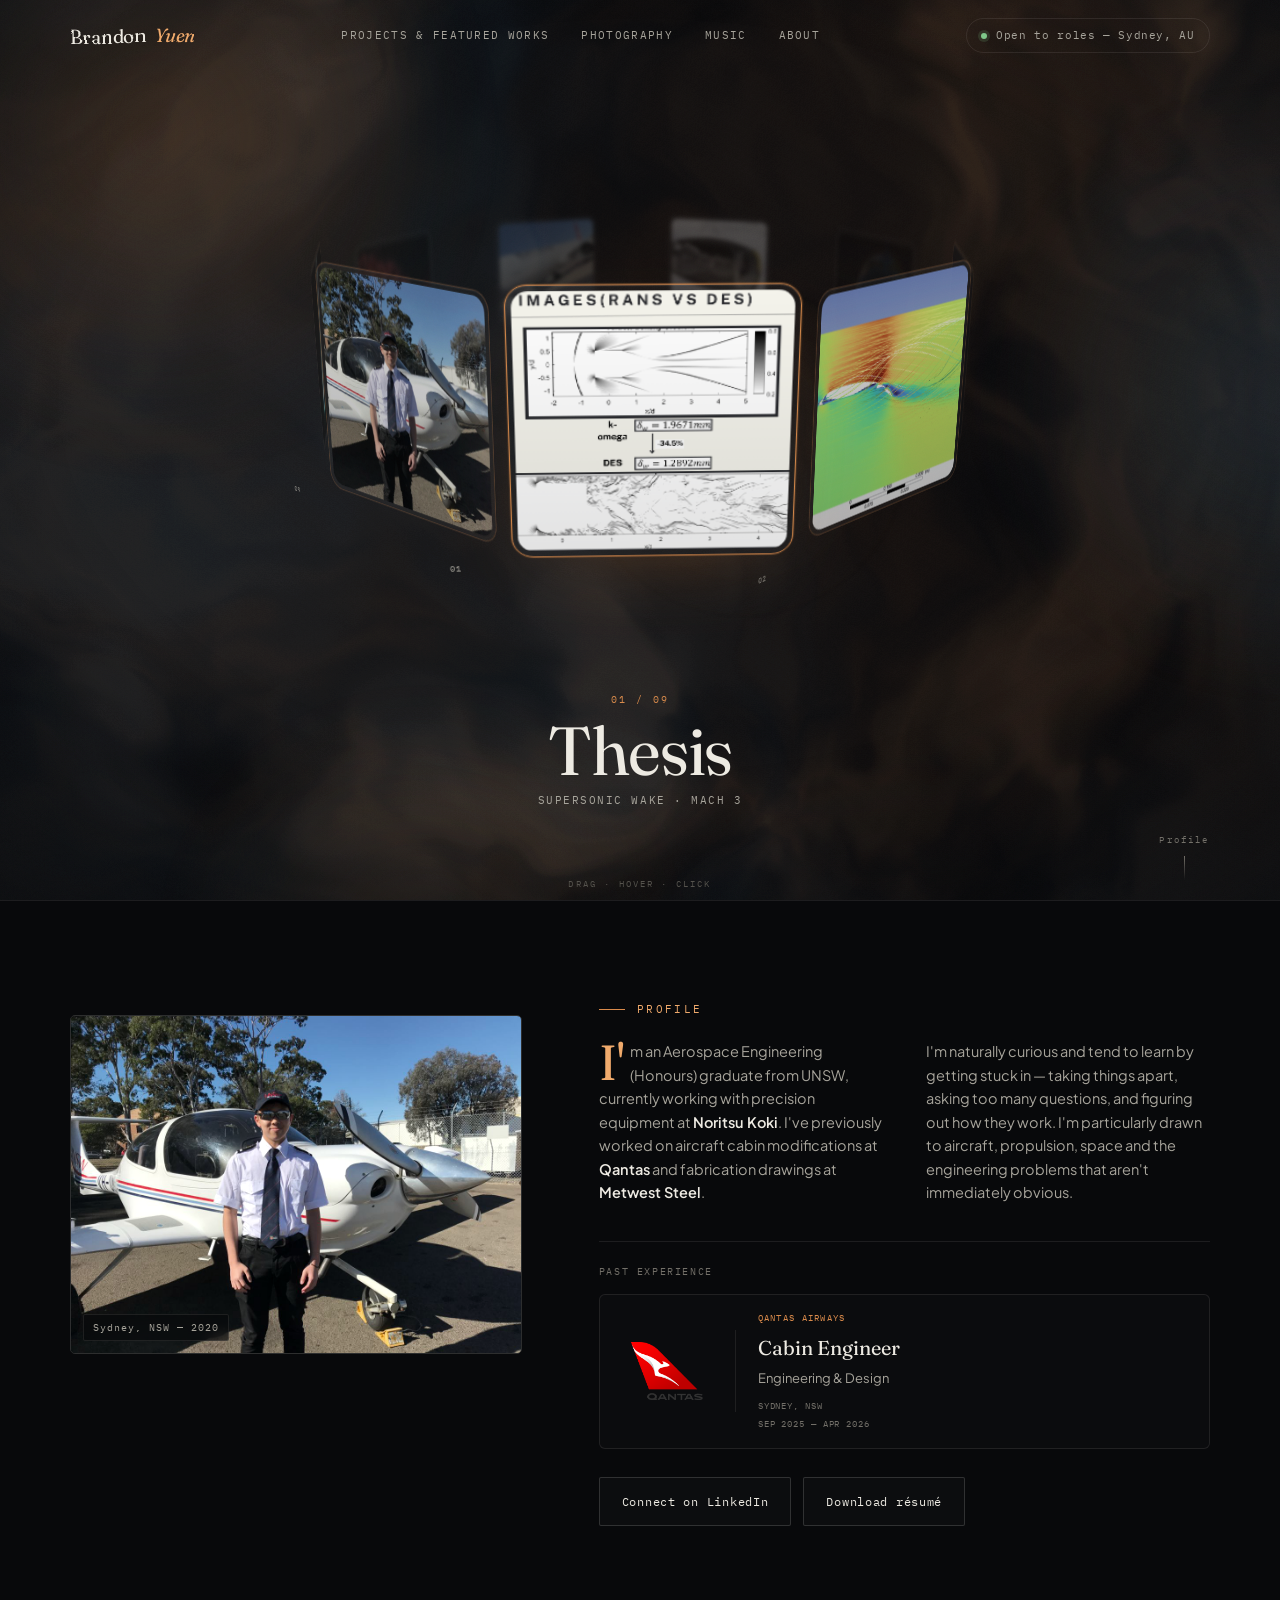
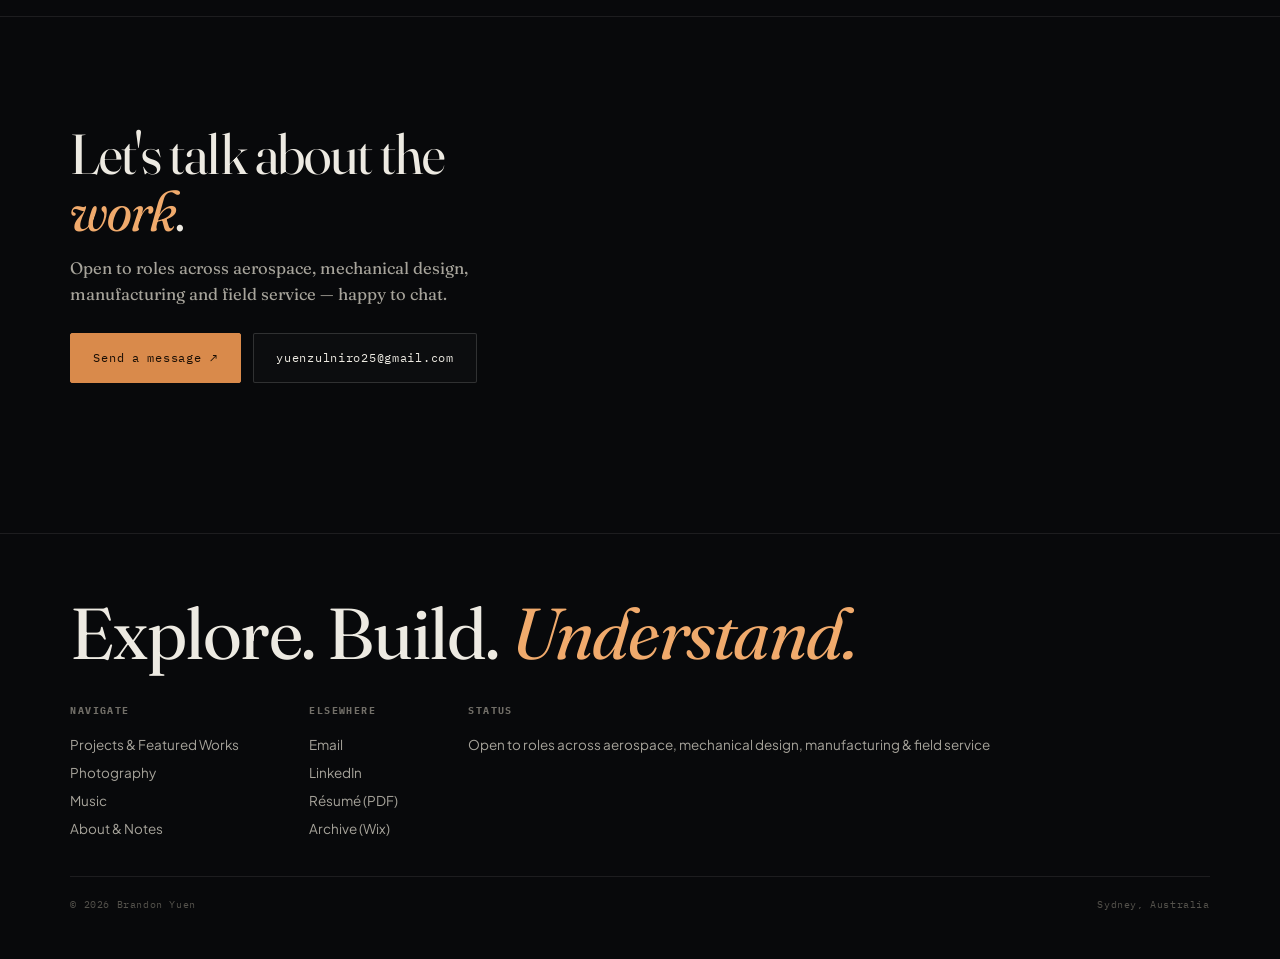
==== index.html @ ba44544e "Update portfolio and reorganise media" ====
<!DOCTYPE html>
<html lang="en">
<head>
<meta charset="UTF-8">
<meta name="viewport" content="width=device-width, initial-scale=1.0">
<link rel="shortcut icon" href="WEBP/Brandon.jpg" type="image/x-icon">
<title>Brandon Yuen — Aerospace &amp; Mechanical Engineer</title>
<meta name="description" content="Portfolio of Tsan Hoi Zulniro (Brandon) Yuen — Aerospace &amp; Mechanical Engineer. UNSW BE (Honours) Aerospace Engineering graduate.">

<script>document.documentElement.classList.add('js');</script>
<noscript><style>#loader{display:none!important}.stage,.reveal{opacity:1!important;transform:none!important}.ring__item{filter:none!important;opacity:1!important}</style></noscript>

<link rel="preconnect" href="https://fonts.googleapis.com">
<link rel="preconnect" href="https://fonts.gstatic.com" crossorigin>
<link href="https://fonts.googleapis.com/css2?family=Fraunces:ital,opsz,wght@0,9..144,400;0,9..144,500;1,9..144,400&family=IBM+Plex+Mono:wght@400;500&family=Plus+Jakarta+Sans:wght@400;500;600&display=swap" rel="stylesheet">
<link rel="stylesheet" href="redesign-assets/css/core.css">
</head>
<body data-page="index.redesign.html">

<!-- ============================================================
     LOADING CURTAIN
     ============================================================ -->
<div class="loader" id="loader" role="status" aria-live="polite" aria-label="Loading">
  <div class="loader__top">
    <span class="loader__label">Brandon Yuen — Portfolio</span>
    <span class="loader__label">Sydney, AU</span>
  </div>
  <div class="loader__mid">
    <span class="loader__word"><span>Explore.</span></span>
    <span class="loader__word"><span>Build.</span></span>
    <span class="loader__word"><span><em>Understand.</em></span></span>
  </div>
  <div class="loader__bottom">
    <span class="loader__count"><b>000</b><sup>%</sup></span>
    <span class="loader__status">Initialising</span>
  </div>
  <span class="loader__bar"></span>
</div>

<div class="grain" aria-hidden="true"></div>

<!-- liquid-logo displacement filters -->
<svg class="svg-defs" width="0" height="0" aria-hidden="true" focusable="false" style="position:absolute">
  <filter id="liquid" x="-30%" y="-30%" width="160%" height="160%">
    <feTurbulence type="fractalNoise" baseFrequency="0.010 0.018" numOctaves="2" seed="7" result="n">
      <animate attributeName="baseFrequency" dur="18s" values="0.010 0.018; 0.019 0.012; 0.010 0.018" repeatCount="indefinite"/>
    </feTurbulence>
    <feDisplacementMap in="SourceGraphic" in2="n" xChannelSelector="R" yChannelSelector="G" scale="7">
      <animate attributeName="scale" dur="9s" values="4;9;4" repeatCount="indefinite"/>
    </feDisplacementMap>
  </filter>
  <filter id="liquidHover" x="-40%" y="-40%" width="180%" height="180%">
    <feTurbulence type="fractalNoise" baseFrequency="0.014 0.02" numOctaves="2" seed="7" result="n">
      <animate attributeName="baseFrequency" dur="6s" values="0.014 0.02; 0.026 0.016; 0.014 0.02" repeatCount="indefinite"/>
    </feTurbulence>
    <feDisplacementMap in="SourceGraphic" in2="n" xChannelSelector="R" yChannelSelector="G" scale="14">
      <animate attributeName="scale" dur="3.4s" values="9;16;9" repeatCount="indefinite"/>
    </feDisplacementMap>
  </filter>
</svg>

<!-- ============================================================
     HEADER
     ============================================================ -->
<header class="site-header">
  <a class="brandmark" href="index.redesign.html"><b>Brandon</b><i>Yuen</i></a>
  <nav class="hnav" aria-label="Primary">
    <a href="work.redesign.html">Projects &amp; Featured Works</a>
    <a href="photography.redesign.html">Photography</a>
    <a href="music.redesign.html">Music</a>
    <a href="about.redesign.html">About</a>
  </nav>
  <span class="avail"><i aria-hidden="true"></i><span>Open to roles — Sydney, AU</span></span>
  <button class="hmenu" aria-expanded="false" aria-label="Open menu">
    <span class="hmenu__label hmenu__label--open">Menu</span>
    <span class="hmenu__label hmenu__label--close">Close</span>
  </button>
</header>

<nav class="mnav" aria-label="Mobile">
  <a href="work.redesign.html">Projects &amp; Featured Works</a>
  <a href="photography.redesign.html">Photography</a>
  <a href="music.redesign.html">Music</a>
  <a href="about.redesign.html">About &amp; Notes</a>
</nav>

<main>

  <!-- ==========================================================
       RING STAGE — the media carousel IS the index
       ========================================================== -->
  <section class="ringstage" aria-label="Portfolio index">
    <div class="ring-shader" aria-hidden="true"><span></span><span></span><span></span><span></span></div>
    <div class="ring-viewport" id="ring-viewport">
      <div class="ring" id="ring">

        <a class="ring__item" href="work.redesign.html#research-thesis"
           data-name="Thesis" data-desc="Supersonic wake · Mach 3"
           aria-label="Thesis — supersonic bluff-body wake at Mach 3">
          <span class="ring__card"><span class="ring__media">
            <video autoplay muted loop playsinline preload="auto" poster="WEBP/thesis/schlieren-des-vs-rans.webp"><source src="WEBP/DES.mp4" type="video/mp4"></video>
          </span></span>
          <span class="ring__tag">01</span>
        </a>

        <a class="ring__item" href="work.redesign.html#cfd"
           data-name="CFD" data-desc="Flow · wake · pressure fields"
           aria-label="Computational Fluid Dynamics">
          <span class="ring__card"><span class="ring__media">
            <img src="WEBP/CFD/Velocity.webp" alt="" loading="lazy" decoding="async">
          </span></span>
          <span class="ring__tag">02</span>
        </a>

        <a class="ring__item" href="work.redesign.html#aero4110"
           data-name="Kit-Plane" data-desc="Two-seat aircraft design"
           aria-label="AERO4110 — kit-plane aircraft design">
          <span class="ring__card"><span class="ring__media">
            <video autoplay muted loop playsinline preload="auto"><source src="WEBP/AERO4110 Photos/EngDrawing.webp" type="video/mp4"></video>
          </span></span>
          <span class="ring__tag">03</span>
        </a>

        <a class="ring__item" href="work.redesign.html#space-debris"
           data-name="Space Debris" data-desc="Orbital rendezvous mission"
           aria-label="Space debris removal — mission planning">
          <span class="ring__card"><span class="ring__media">
            <video autoplay muted loop playsinline preload="auto" poster="WEBP/AERO9500/Orbit.webp"><source src="WEBP/AERO9500/GMATsim - Made with Clipchamp.mp4" type="video/mp4"></video>
          </span></span>
          <span class="ring__tag">04</span>
        </a>

        <a class="ring__item" href="work.redesign.html#cad"
           data-name="CAD" data-desc="Engines · parts · drawings"
           aria-label="CAD and mechanical design">
          <span class="ring__card"><span class="ring__media">
            <video autoplay muted loop playsinline preload="auto" poster="WEBP/CAD/Finished.webp"><source src="WEBP/CAD/RealJetEngine(1).mp4" type="video/mp4"></video>
          </span></span>
          <span class="ring__tag">05</span>
        </a>

        <a class="ring__item" href="work.redesign.html#qantas"
           data-name="Qantas" data-desc="Cabin engineering &amp; drafting"
           aria-label="Qantas — cabin engineer, design and drafting">
          <span class="ring__card"><span class="ring__media">
            <img src="WEBP/Qantas Work/IMG_1244.webp" alt="" loading="lazy" decoding="async">
          </span></span>
          <span class="ring__tag">06</span>
        </a>

        <a class="ring__item" href="photography.redesign.html"
           data-name="Photography" data-desc="35mm · digital · travel"
           aria-label="Photography">
          <span class="ring__card"><span class="ring__media">
            <img src="WEBP/Photography/30XT3426.webp" alt="" loading="lazy" decoding="async">
          </span></span>
          <span class="ring__tag">07</span>
        </a>

        <a class="ring__item" href="music.redesign.html"
           data-name="Music" data-desc="Original production &amp; flips"
           aria-label="Music production">
          <span class="ring__card"><span class="ring__media">
            <img src="WEBP/Music Production/1.webp" alt="" loading="lazy" decoding="async">
          </span></span>
          <span class="ring__tag">08</span>
        </a>

        <a class="ring__item" href="about.redesign.html"
           data-name="About &amp; Notes" data-desc="Background · notepad · contact"
           aria-label="About, notepad and contact">
          <span class="ring__card"><span class="ring__media">
            <img src="WEBP/brandon-portrait.jpeg" alt="" loading="lazy" decoding="async">
          </span></span>
          <span class="ring__tag">09</span>
        </a>

      </div>
    </div>

    <div class="ring-label" id="ring-label" aria-live="polite">
      <span class="ring-label__no">01 / 10</span>
      <span class="ring-label__name">Thesis</span>
      <span class="ring-label__desc">Supersonic wake · Mach 3</span>
    </div>

    <div class="ring-hint" aria-hidden="true">Drag · hover · click</div>
    <a class="scrollcue" href="#profile" aria-label="Scroll to profile"><span>Profile</span><i></i></a>
  </section>

  <!-- ==========================================================
       PROFILE  (context for anyone who scrolls)
       ========================================================== -->
  <section class="profile-sec shell" id="profile">
    <div class="profile-grid">
      <figure class="profile-portrait reveal" data-parallax="6">
        <img src="WEBP/brandon-portrait.jpeg" alt="Brandon Yuen" loading="lazy">
        <figcaption>Sydney, NSW — 2020</figcaption>
      </figure>

      <div class="profile-body reveal">
        <span class="kicker">Profile</span>
        <div class="prose">
          <p class="lead">I'm an Aerospace Engineering (Honours) graduate from UNSW, currently working with precision equipment at <b>Noritsu Koki</b>. I've previously worked on aircraft cabin modifications at <b>Qantas</b> and fabrication drawings at <b>Metwest Steel</b>.</p>
          <p>I'm naturally curious and tend to learn by getting stuck in — taking things apart, asking too many questions, and figuring out how they work. I'm particularly drawn to aircraft, propulsion, space and the engineering problems that aren't immediately obvious.</p>
        </div>

        <div class="exp-block">
          <div class="intro-label">Past experience</div>
          <div class="experience-card">
            <div class="company-logo">
              <img src="WEBP/Qantas Work/Qantas-Logo.webp" alt="Qantas Airways" loading="lazy">
            </div>
            <div class="experience-info">
              <div class="experience-company">Qantas Airways</div>
              <h3>Cabin Engineer</h3>
              <div class="experience-role">Engineering &amp; Design</div>
              <div class="experience-location">Sydney, NSW</div>
              <div class="experience-date">Sep 2025 — Apr 2026</div>
            </div>
          </div>
        </div>

        <div class="btn-row" style="margin-top:28px">
          <a class="btn" href="https://www.linkedin.com/in/tsan-hoi-zulniro-brandon-yuen-83b472233" target="_blank" rel="noopener">Connect on LinkedIn</a>
          <a class="btn" href="resume.pdf" target="_blank" rel="noopener">Download résumé</a>
        </div>
      </div>
    </div>
  </section>

  <!-- ==========================================================
       CONTACT CTA  (full form now lives on About & Notes)
       ========================================================== -->
  <section class="contact-sec shell" id="contact">
    <div class="contact-head reveal">
      <h2 class="display d-2">Let's talk about the <em>work</em>.</h2>
      <p class="standfirst">Open to roles across aerospace, mechanical design, manufacturing and field service — happy to chat.</p>
      <div class="btn-row" style="margin-top:26px">
        <a class="btn primary" href="about.redesign.html#contact">Send a message <span aria-hidden="true">↗</span></a>
        <a class="btn" href="mailto:yuenzulniro25@gmail.com">yuenzulniro25@gmail.com</a>
      </div>
    </div>
  </section>

</main>

<!-- ============================================================
     FOOTER
     ============================================================ -->
<footer class="site-footer">
  <p class="foot-big reveal">Explore. Build. <em>Understand.</em></p>
  <div class="foot-cols">
    <div class="foot-col">
      <h4>Navigate</h4>
      <a href="work.redesign.html">Projects &amp; Featured Works</a>
      <a href="photography.redesign.html">Photography</a>
      <a href="music.redesign.html">Music</a>
      <a href="about.redesign.html">About &amp; Notes</a>
    </div>
    <div class="foot-col">
      <h4>Elsewhere</h4>
      <a href="mailto:yuenzulniro25@gmail.com">Email</a>
      <a href="https://www.linkedin.com/in/tsan-hoi-zulniro-brandon-yuen-83b472233" target="_blank" rel="noopener">LinkedIn</a>
      <a href="resume.pdf" target="_blank" rel="noopener">Résumé (PDF)</a>
      <a href="https://brand0nyuen.wixsite.com/portfolio" target="_blank" rel="noopener">Archive (Wix)</a>
    </div>
    <div class="foot-col">
      <h4>Status</h4>
      <a href="mailto:yuenzulniro25@gmail.com">Open to roles across aerospace, mechanical design, manufacturing &amp; field service</a>
    </div>
  </div>
  <div class="foot-fine">
    <span>© 2026 Brandon Yuen</span>
    <span>Sydney, Australia</span>
  </div>
</footer>

<script src="redesign-assets/vendor/gsap.min.js"></script>
<script src="redesign-assets/vendor/ScrollTrigger.min.js"></script>
<script src="redesign-assets/js/app.js"></script>
<script src="redesign-assets/js/shader-bg.js"></script>
<script src="redesign-assets/js/ring.js"></script>
</body>
</html>
---- redesign-assets/css/core.css ----
/* ============================================================
   BRANDON YUEN — REDESIGN  ·  "dark editorial fusion"
   Shared design system for index.redesign.html + section pages
   No media paths are referenced here. Fonts load from Google.
   ============================================================ */

:root{
  /* ---- surface ---- */
  --bg-0:#08090B;
  --bg-1:#0E0F12;
  --bg-2:#16171B;
  --bg-2-hover:#1D1F24;
  --paper:#F2EFE7;              /* editorial "page" tone for light insets */

  /* ---- ink ---- */
  --text-primary:#EDEAE2;
  --text-secondary:#A7A49B;
  --text-tertiary:#726F68;
  --text-quiet:#54524C;

  /* ---- accent ---- */
  --amber:#D98A4B;
  --amber-bright:#F0AA6C;
  --amber-deep:#8A5222;
  --ice:#6FA3C7;

  /* ---- lines ---- */
  --hairline:rgba(237,234,226,0.09);
  --hairline-strong:rgba(237,234,226,0.16);
  --hairline-amber:rgba(217,138,75,0.35);

  /* ---- type ---- */
  --font-display:'Fraunces', 'Times New Roman', serif;
  --font-body:'Plus Jakarta Sans', system-ui, -apple-system, sans-serif;
  --font-mono:'IBM Plex Mono', ui-monospace, monospace;

  /* ---- metrics ---- */
  --edge: clamp(20px, 5.5vw, 96px);
  --maxw: 1440px;
  --col-gap: clamp(20px, 3vw, 46px);
  --ease-out: cubic-bezier(.16,.84,.44,1);
  --ease-io: cubic-bezier(.65,.05,.36,1);
}

*{ box-sizing:border-box; margin:0; padding:0; }
[hidden]{ display:none !important; }
html{ background:var(--bg-0); -webkit-text-size-adjust:100%; scroll-behavior:smooth; }
html.lenis, html.lenis body{ height:auto; }
body{
  background:var(--bg-0);
  color:var(--text-primary);
  font-family:var(--font-body);
  font-size:16px;
  line-height:1.62;
  -webkit-font-smoothing:antialiased;
  text-rendering:optimizeLegibility;
  overflow-x:hidden;
}
a{ color:inherit; text-decoration:none; }
img,video{ max-width:100%; display:block; }
::selection{ background:var(--amber); color:#180D04; }

/* keyboard focus — consistent across the whole site */
:where(a,button,input,textarea,summary,[tabindex]):focus-visible{
  outline:2px solid var(--amber-bright);
  outline-offset:3px;
  border-radius:2px;
}

.sr-only{
  position:absolute; width:1px; height:1px; padding:0; margin:-1px;
  overflow:hidden; clip:rect(0,0,0,0); white-space:nowrap; border:0;
}

/* ---------- layout primitives ---------- */

.shell{ max-width:var(--maxw); margin:0 auto; padding-inline:var(--edge); }
.rule{ height:1px; background:var(--hairline); border:0; }
.rule-strong{ height:1px; background:var(--hairline-strong); border:0; }

/* film grain, extremely subtle, sitewide */
.grain{
  position:fixed; inset:0; z-index:3; pointer-events:none;
  opacity:.035; mix-blend-mode:overlay;
  background-image:url("data:image/svg+xml,%3Csvg xmlns='http://www.w3.org/2000/svg' width='140' height='140'%3E%3Cfilter id='n'%3E%3CfeTurbulence type='fractalNoise' baseFrequency='0.9' numOctaves='2' stitchTiles='stitch'/%3E%3C/filter%3E%3Crect width='100%25' height='100%25' filter='url(%23n)'/%3E%3C/svg%3E");
}

/* ---------- eyebrow / kicker / figure numerals ---------- */

.kicker{
  font-family:var(--font-mono);
  font-size:11px; letter-spacing:.22em; text-transform:uppercase;
  color:var(--amber-bright);
  display:inline-flex; align-items:center; gap:12px;
}
.kicker::before{ content:""; width:26px; height:1px; background:var(--amber); }
.kicker.plain::before{ display:none; }

.fig-no{
  font-family:var(--font-mono); font-size:11px; letter-spacing:.14em;
  color:var(--text-tertiary);
}

/* ---------- display type ---------- */

.display{
  font-family:var(--font-display);
  font-weight:400;
  font-optical-sizing:auto;
  font-variation-settings:"opsz" 144, "SOFT" 0, "WONK" 1;
  line-height:1.02;
  letter-spacing:-0.018em;
  color:var(--text-primary);
}
.display em{ font-style:italic; color:var(--amber-bright); font-variation-settings:"opsz" 144, "SOFT" 40, "WONK" 1; }

.d-hero{ font-size:clamp(52px, 10.5vw, 168px); }
.d-1{ font-size:clamp(32px, 5vw, 76px); }
.d-2{ font-size:clamp(30px, 4.4vw, 60px); }
.d-3{ font-size:clamp(23px, 2.6vw, 34px); line-height:1.12; }

.standfirst{
  font-family:var(--font-display);
  font-weight:400; font-size:clamp(15px, 1.3vw, 19px);
  line-height:1.55; color:var(--text-secondary);
  max-width:46ch;
}

.prose p{ font-size:clamp(14.5px, 1vw, 16.5px); color:var(--text-secondary); margin-bottom:1.15em; max-width:64ch; }
.prose p strong, .prose p b{ color:var(--text-primary); font-weight:600; }
.prose p:last-child{ margin-bottom:0; }
.prose .lead::first-letter{
  font-family:var(--font-display); float:left;
  font-size:3.4em; line-height:.82; padding:.06em .12em .02em 0;
  color:var(--amber-bright); font-weight:400;
}

.pull{
  font-family:var(--font-display); font-style:italic;
  font-size:clamp(19px, 2.2vw, 30px); line-height:1.34;
  color:var(--text-primary); letter-spacing:-.01em;
  max-width:42ch;
  border-top:1px solid var(--hairline-amber);
  border-bottom:1px solid var(--hairline-amber);
  padding:1em 0; margin-block:26px;
}

/* ---------- link underline wipe (words that "hover") ---------- */

.link{
  position:relative; display:inline;
  background-image:linear-gradient(currentColor,currentColor);
  background-size:0% 1px; background-repeat:no-repeat;
  background-position:0 100%;
  transition:background-size .45s var(--ease-out), color .3s ease;
}
.link:hover, .link:focus-visible{ background-size:100% 1px; }

.arrow-link{
  font-family:var(--font-mono); font-size:12px; letter-spacing:.08em;
  color:var(--amber-bright);
  display:inline-flex; align-items:center; gap:9px;
}
.arrow-link svg{ width:12px; height:12px; transition:transform .3s var(--ease-out); }
.arrow-link:hover svg{ transform:translate(3px,-3px); }

/* ---------- buttons ---------- */

.btn{
  --bg:rgba(255,255,255,0.02);
  position:relative; overflow:hidden;
  font-family:var(--font-mono); font-size:12px; letter-spacing:.06em;
  padding:14px 22px; border:1px solid var(--hairline-strong);
  color:var(--text-primary); background:var(--bg);
  display:inline-flex; align-items:center; gap:9px; border-radius:2px;
  transition:border-color .3s ease, background .3s ease, transform .3s var(--ease-out), color .3s ease;
}
.btn:hover{ border-color:var(--hairline-amber); background:rgba(255,255,255,0.05); transform:translateY(-2px); }
.btn.primary{ background:var(--amber); border-color:var(--amber); color:#180D04; }
.btn.primary:hover{ background:var(--amber-bright); border-color:var(--amber-bright); }
.btn-row{ display:flex; flex-wrap:wrap; gap:12px; }

/* reflection sweep on hover — a light catches the surface and slides across */
.btn::before{
  content:""; position:absolute; top:0; left:0;
  width:36%; height:100%;
  background:linear-gradient(115deg, transparent, rgba(255,255,255,.45), transparent);
  transform:translateX(-260%) skewX(-18deg);
  pointer-events:none;
}
.btn.primary::before{ background:linear-gradient(115deg, transparent, rgba(255,255,255,.65), transparent); }
@media (hover:hover) and (pointer:fine){
  .btn::before{ transition:transform .7s var(--ease-out); }
  .btn:hover::before{ transform:translateX(360%) skewX(-18deg); }
}

/* ---------- tags ---------- */

.tags{ display:flex; flex-wrap:wrap; gap:7px; }
.tag{
  font-family:var(--font-mono); font-size:10.5px; letter-spacing:.04em;
  color:var(--text-secondary); border:1px solid var(--hairline-strong);
  padding:4px 10px; border-radius:2px;
}

/* ============================================================
   LOADING SCREEN  (cipher.tv-style first-load curtain)
   ============================================================ */

.loader{
  position:fixed; inset:0; z-index:9999;
  background:var(--bg-0);
  display:flex; flex-direction:column; justify-content:space-between;
  padding:clamp(24px,5vw,64px);
  overflow:hidden;
  /* CSS-driven safety: the curtain always lifts even if JS stalls */
  animation:curtain-up .9s cubic-bezier(.85,0,.15,1) 3.1s forwards;
}
@keyframes curtain-up{ to{ transform:translateY(-100%); pointer-events:none; visibility:hidden; } }
.loader__top{ display:flex; justify-content:space-between; align-items:flex-start; }
.loader__label{ font-family:var(--font-mono); font-size:11px; letter-spacing:.2em; color:var(--text-tertiary); text-transform:uppercase; }
.loader__mid{ display:flex; flex-direction:column; align-items:flex-start; gap:min(3vw,30px); }
.loader__word{ overflow:hidden; padding:0 .04em; }
.loader__word span{
  display:block;
  font-family:var(--font-display); font-weight:400;
  font-size:clamp(46px,11vw,150px); line-height:1.06; letter-spacing:-.02em;
  color:var(--text-primary);
  transform:translateY(110%);
  animation:word-up .9s cubic-bezier(.16,.84,.44,1) forwards;
}
.loader__word:nth-child(1) span{ animation-delay:.15s; }
.loader__word:nth-child(2) span{ animation-delay:.26s; }
.loader__word:nth-child(3) span{ animation-delay:.37s; }
@keyframes word-up{ to{ transform:translateY(0); } }
.loader__word span em{ font-style:italic; color:var(--amber-bright); }
.loader__bottom{ display:flex; justify-content:space-between; align-items:flex-end; gap:20px; }
.loader__count{
  font-family:var(--font-mono); font-size:clamp(48px,9vw,120px);
  line-height:1; color:var(--text-primary); font-weight:400;
  font-variant-numeric:tabular-nums;
}
.loader__count sup{ font-size:.28em; color:var(--text-tertiary); vertical-align:super; margin-left:.4em; letter-spacing:.1em; }
.loader__bar{
  position:absolute; left:0; bottom:0; height:2px; width:0%;
  background:linear-gradient(90deg, var(--amber-deep), var(--amber-bright));
  box-shadow:0 0 16px 0 rgba(240,170,108,.5);
}
.loader__status{ font-family:var(--font-mono); font-size:11px; letter-spacing:.14em; color:var(--text-tertiary); text-transform:uppercase; text-align:right; min-width:12ch; }
body.loading{ overflow:hidden; height:100vh; }
.loader.done{ pointer-events:none; }

/* pre-reveal state for staged entrance.
   JS drives this when alive; the CSS animation is a safety net so the
   hero always appears even if the JS entrance never fires. */
.js .stage{ opacity:0; transform:translateY(26px); animation:stage-in 1s cubic-bezier(.2,.7,.2,1) forwards; }
.js .hero__grid .stage:nth-child(1){ animation-delay:3.35s; }
.js .hero__grid .stage:nth-child(2){ animation-delay:3.45s; }
.js .hero__grid .stage:nth-child(3){ animation-delay:3.55s; }
.js .hero__grid .stage:nth-child(4){ animation-delay:3.65s; }
.js .hero .stage:not(.hero__grid *){ animation-delay:3.7s; }
@keyframes stage-in{ to{ opacity:1; transform:none; } }

/* ============================================================
   HEADER
   ============================================================ */

.site-header{
  position:fixed; top:0; left:0; right:0; z-index:120;
  display:flex; align-items:center; justify-content:space-between; gap:24px;
  padding:18px var(--edge);
  background:transparent;
  transition:background .45s ease, backdrop-filter .45s ease, border-color .45s ease, padding .45s ease;
  border-bottom:1px solid transparent;
}
.site-header.scrolled{
  background:rgba(8,9,11,.7);
  backdrop-filter:blur(16px); -webkit-backdrop-filter:blur(16px);
  border-bottom-color:var(--hairline);
  padding-top:13px; padding-bottom:13px;
}
.brandmark{
  font-family:var(--font-display); font-size:19px; letter-spacing:-.01em;
  white-space:nowrap; display:inline-flex; gap:.42em;
  filter:url(#liquid);                       /* liquid-logo displacement */
  transition:letter-spacing .5s cubic-bezier(.32,.72,0,1);
}
.brandmark b{ font-weight:400; }
.brandmark i{ font-style:italic; color:var(--amber-bright); font-weight:400; }
.brandmark:hover{ letter-spacing:.012em; filter:url(#liquidHover); }
@media (prefers-reduced-motion: reduce){ .brandmark, .brandmark:hover{ filter:none; } }

.hnav{ display:flex; align-items:center; gap:4px; }
.hnav a{
  position:relative; white-space:nowrap;
  font-family:var(--font-mono); font-size:11px; letter-spacing:.12em; text-transform:uppercase;
  color:var(--text-secondary);
  padding:9px 14px; border-radius:999px;
  transition:color .3s ease;
}
.hnav a::after{
  content:""; position:absolute; left:14px; right:14px; bottom:6px; height:1px;
  background:var(--amber); transform:scaleX(0); transform-origin:left;
  transition:transform .4s var(--ease-out);
}
.hnav a:hover, .hnav a:focus-visible, .hnav a[aria-current]{ color:var(--text-primary); }
.hnav a:hover::after, .hnav a[aria-current]::after{ transform:scaleX(1); }

.avail{
  display:inline-flex; align-items:center; gap:9px;
  font-family:var(--font-mono); font-size:10.5px; letter-spacing:.06em;
  color:var(--text-secondary);
  border:1px solid var(--hairline); border-radius:999px; padding:8px 14px; white-space:nowrap;
}
.avail i{ width:6px; height:6px; border-radius:50%; background:#7FC98A; box-shadow:0 0 0 3px rgba(127,201,138,.16); animation:pdot 2.6s ease-in-out infinite; }
@keyframes pdot{}
@keyframes dot{ 0%,100%{opacity:1;} 50%{opacity:.4;} }

@media (max-width:1200px){ .avail span{ display:none; } }   /* "Projects & Featured Works" needs the room first */
@media (max-width:1080px){ .hnav a{ padding:9px 9px; font-size:10px; letter-spacing:.09em; } }
@media (max-width:720px){
  .hnav{ display:none; }
  .hnav.mobile-open{ display:flex; }
}

/* mobile menu button — ONE element, its label crossfades Menu ↔ Close
   so it never overlaps a separate close button at a different spot */
.hmenu{
  display:none; position:relative;
  width:78px; height:38px;
  background:none; border:1px solid var(--hairline-strong); border-radius:3px;
  color:var(--text-primary); font-family:var(--font-mono); font-size:11px; letter-spacing:.14em;
  z-index:121;                         /* stays above the full-screen overlay it controls */
}
@media (max-width:720px){ .hmenu{ display:inline-flex; } }
.hmenu__label{
  position:absolute; inset:0; display:flex; align-items:center; justify-content:center;
  transition:opacity .3s var(--ease-out), transform .3s var(--ease-out);
}
.hmenu__label--close{ opacity:0; transform:translateY(6px); }
.hmenu.is-open .hmenu__label--open{ opacity:0; transform:translateY(-6px); }
.hmenu.is-open .hmenu__label--close{ opacity:1; transform:translateY(0); }

/* full-screen mobile nav */
.mnav{
  position:fixed; inset:0; z-index:115; background:rgba(8,9,11,.97);
  backdrop-filter:blur(8px);
  display:flex; flex-direction:column; justify-content:center; gap:8px;
  padding:var(--edge);
  opacity:0; pointer-events:none; transition:opacity .4s ease;
}
.mnav.open{ opacity:1; pointer-events:auto; }
.mnav a{
  font-family:var(--font-display); font-size:clamp(34px,9vw,64px);
  color:var(--text-secondary); line-height:1.1;
  transition:color .3s ease, transform .3s var(--ease-out);
}
.mnav a:hover{ color:var(--amber-bright); transform:translateX(10px); }

/* ============================================================
   RING STAGE — the rotating media carousel IS the index
   (cipher.tv-style: the circle of media is the navigation)
   ============================================================ */

.ringstage{
  position:relative;
  height:100svh; min-height:620px;
  overflow:hidden;
  display:grid; place-items:center;
  touch-action:pan-y;
  --tiltX:-16deg;                /* ring tips forward — JS sets it from CFG.tilt */
  --cardTilt:9deg;              /* how far each card un-tilts (JS: tilt * -cardCounter) */
  perspective:var(--persp,1180px);
  perspective-origin:50% 41%;
}
/* soft top/bottom vignette so the wheel sits in a pool of light */
.ringstage::after{
  content:""; position:absolute; inset:0; z-index:1; pointer-events:none;
  background:radial-gradient(78% 72% at 50% 44%, transparent 58%, rgba(8,9,11,.42) 100%);
}

/* ---- shader-style gradient field (CSS-only, GPU-cheap) ---- */
.ring-shader{
  position:absolute; inset:-25%; z-index:0; pointer-events:none;
  filter:blur(52px) saturate(125%);
  opacity:1;
  overflow:hidden;
}
.ring-shader span{
  position:absolute; display:block; border-radius:50%;
  mix-blend-mode:screen; will-change:transform;
}
.ring-shader span:nth-child(1){
  width:56vw; height:56vw; left:6%; top:0%;
  background:radial-gradient(circle at 50% 50%, rgba(217,138,75,.62), rgba(217,138,75,0) 62%);
  animation:blob-a 26s ease-in-out infinite;
}
.ring-shader span:nth-child(2){
  width:50vw; height:50vw; right:0%; top:22%;
  background:radial-gradient(circle at 50% 50%, rgba(111,163,199,.52), rgba(111,163,199,0) 62%);
  animation:blob-b 32s ease-in-out infinite;
}
.ring-shader span:nth-child(3){
  width:44vw; height:44vw; left:24%; bottom:-8%;
  background:radial-gradient(circle at 50% 50%, rgba(240,170,108,.44), rgba(240,170,108,0) 60%);
  animation:blob-c 38s ease-in-out infinite;
}
.ring-shader span:nth-child(4){
  width:34vw; height:34vw; left:44%; top:34%;
  background:radial-gradient(circle at 50% 50%, rgba(237,234,226,.10), rgba(237,234,226,0) 60%);
  animation:blob-d 44s ease-in-out infinite;
}
@keyframes blob-a{ 0%,100%{transform:translate3d(0,0,0) scale(1);} 33%{transform:translate3d(9vw,6vh,0) scale(1.18);} 66%{transform:translate3d(-6vw,10vh,0) scale(.9);} }
@keyframes blob-b{ 0%,100%{transform:translate3d(0,0,0) scale(1);} 40%{transform:translate3d(-11vw,-7vh,0) scale(1.22);} 70%{transform:translate3d(-3vw,9vh,0) scale(.92);} }
@keyframes blob-c{ 0%,100%{transform:translate3d(0,0,0) scale(1);} 50%{transform:translate3d(12vw,-9vh,0) scale(1.25);} }
@keyframes blob-d{ 0%,100%{transform:translate3d(0,0,0) scale(1);} 50%{transform:translate3d(-8vw,-6vh,0) scale(1.3);} }
@media (prefers-reduced-motion: reduce){
  .ring-shader span{ animation:none !important; }
  .ring-shader{ opacity:.6; }
}

/* WebGL shader-gradient field — replaces the blob field when it loads */
.ring-shader-gl{
  position:absolute; inset:0; z-index:0; pointer-events:none;
  width:100%; height:100%;
  opacity:0; transition:opacity 1.2s ease;
}
.ringstage.gl-on .ring-shader-gl{ opacity:.92; }
.ringstage.gl-on .ring-shader{ opacity:.30; }   /* keep a touch of the soft blobs on top */

.ring-viewport{
  position:absolute; inset:0; z-index:2;
  transform-style:preserve-3d;
  transform:rotateX(var(--tiltX,-15deg));   /* the whole ring lies back */
  cursor:grab;
}
.ring-viewport.dragging{ cursor:grabbing; }

.ring{
  position:absolute; left:50%; top:47%;
  width:0; height:0;
  transform-style:preserve-3d;
  transform:translateZ(calc(var(--r,440px) * -1)) rotateY(var(--rot,0deg));
  will-change:transform;
}

.ring__item{
  /* --iw/--ih is the CLICKABLE box — deliberately bigger than the visible
     card (--cw/--ch below), wider on the sides than top/bottom to cover
     the keystoning a few-degrees-off-centre rotation causes. This is the
     real <a> element itself, not a pseudo-element layered on top of it —
     the whole thing IS the hit target, no indirection. */
  position:absolute; left:50%; top:50%;
  width:var(--iw,340px); height:var(--ih,300px);
  margin-left:calc(var(--iw,340px) / -2);
  margin-top:calc(var(--ih,300px) / -2);
  transform-style:preserve-3d;
  -webkit-tap-highlight-color:transparent;
  /* JS also sets --f (0..1 frontness) per frame */
  filter:blur(calc((1 - var(--f,1)) * 3.5px));
  opacity:calc(.26 + var(--f,1) * .74);
}
.ring__item.is-clickable{ cursor:pointer; }
/* an animatable custom property lets the hover "rise" transition smoothly
   WITHOUT putting a transition on .ring__card's transform as a whole —
   that property's scale()/rotateX() are driven fresh every frame from JS,
   and transitioning the whole shorthand would blur/lag that (undoing the
   snappy centring). Only --lift eases; the rest stays instant. */
@property --lift{ syntax:'<length>'; inherits:false; initial-value:0px; }
.ring__card{
  /* fixed visible size, centred inside the (bigger) clickable anchor */
  position:absolute; top:50%; left:50%;
  width:var(--cw,240px); height:var(--ch,240px);
  margin-left:calc(var(--cw,240px) / -2);
  margin-top:calc(var(--ch,240px) / -2);
  overflow:hidden;
  padding:5px;
  border:1px solid var(--hairline-strong);
  border-radius:20px;
  background:rgba(255,255,255,.035);
  box-shadow:inset 0 1px 1px rgba(255,255,255,.08);
  --lift:0px;
  /* partly un-tilt each card (readable) while the wheel itself stays tipped;
     scale by frontness for depth; --lift is the only part that transitions */
  transform:translateY(var(--lift)) rotateX(var(--cardTilt,11deg)) scale(calc(.64 + var(--f,1) * .46));
  transition:border-color .5s cubic-bezier(.32,.72,0,1), --lift .3s var(--ease-out);
}
/* hover: the whole card rises toward you, not just the image inside it */
.ring__item.is-hover .ring__card{ --lift:-10px; }
.ring__media{
  position:absolute; inset:5px;
  border-radius:15px; overflow:hidden;
  background:var(--bg-1);
}
.ring__media img, .ring__media video{
  width:100%; height:100%; object-fit:cover; display:block;
  filter:grayscale(.32) contrast(1.06) brightness(.92);
  transition:filter .5s cubic-bezier(.32,.72,0,1), transform .5s cubic-bezier(.16,.84,.44,1);
}
.ring__media::after{      /* readability + push non-front items back */
  content:""; position:absolute; inset:0;
  background:linear-gradient(180deg, rgba(8,9,11,.04), rgba(8,9,11,.52));
  opacity:calc(.22 + (1 - var(--f,1)) * .4);
  transition:opacity .5s cubic-bezier(.32,.72,0,1);
}
.ring__tag{
  position:absolute; left:12px; bottom:12px; z-index:2;
  font-family:var(--font-mono); font-size:9px; letter-spacing:.14em; text-transform:uppercase;
  color:var(--text-secondary);
  opacity:calc((var(--f,1) - .55) * 3);
}
.ring__item.is-front .ring__card{
  border-color:var(--hairline-amber);
  box-shadow:inset 0 1px 1px rgba(255,255,255,.10), 0 0 0 1px rgba(217,138,75,.10), 0 30px 80px -30px rgba(217,138,75,.30);
}
.ring__item.is-front .ring__media img,
.ring__item.is-front .ring__media video{ filter:grayscale(0) contrast(1.06) brightness(1); }

/* a faint tint marks every card that's currently reachable (clickable) —
   not just the loud hover/centred states — so the wider "in range" zone
   reads as a group even before you touch it */
.ring__item.is-near .ring__card{ border-color:rgba(217,138,75,.28); }

/* hover: a vivid pulsing glow + the image brightens and zooms slightly —
   lives on the image/border, never on .ring__card's own transform, so it
   never fights the per-frame frontness scale driven from JS */
@keyframes ring-pulse{
  0%,100%{ box-shadow:inset 0 1px 1px rgba(255,255,255,.10), 0 0 0 1px rgba(217,138,75,.22), 0 30px 70px -28px rgba(217,138,75,.45); }
  50%{ box-shadow:inset 0 1px 1px rgba(255,255,255,.16), 0 0 0 2px rgba(240,170,108,.45), 0 40px 95px -26px rgba(240,170,108,.7); }
}
.ring__item.is-hover .ring__card{ border-color:var(--amber-bright); animation:ring-pulse 1.5s ease-in-out infinite; }
.ring__item.is-hover .ring__media img,
.ring__item.is-hover .ring__media video{ filter:grayscale(0) contrast(1.12) brightness(1.1) saturate(1.2); transform:scale(1.05); }
.ring__item.is-hover .ring__tag{ opacity:1; color:var(--amber-bright); }

/* click flash — a bright pop confirming the click landed */
@keyframes card-flash{ 0%{ filter:grayscale(0) brightness(1) saturate(1); } 30%{ filter:grayscale(0) brightness(1.9) saturate(1.5); } 100%{ filter:grayscale(0) brightness(1) saturate(1); } }
.ring__item.is-flash .ring__media img,
.ring__item.is-flash .ring__media video{ animation:card-flash .55s cubic-bezier(.16,.84,.44,1); }
.ring__item.is-flash .ring__card{ animation:ring-pulse .55s ease-out; }

/* the label at the bottom — the "index" readout */
.ring-label{
  position:absolute; left:0; right:0; bottom:clamp(40px,10vh,104px); z-index:6;
  display:flex; flex-direction:column; align-items:center; gap:8px;
  padding-inline:var(--edge); text-align:center; pointer-events:none;
}
.ring-label__no{
  font-family:var(--font-mono); font-size:10px; letter-spacing:.24em; color:var(--amber);
}
.ring-label__name{
  font-family:var(--font-display); font-weight:400;
  font-size:clamp(30px,6vw,68px); line-height:1; letter-spacing:-.02em;
  color:var(--text-primary);
  transition:opacity .45s cubic-bezier(.32,.72,0,1), transform .45s cubic-bezier(.32,.72,0,1), filter .45s cubic-bezier(.32,.72,0,1);
}
.ring-label__desc{
  font-family:var(--font-mono); font-size:11px; letter-spacing:.14em; text-transform:uppercase;
  color:var(--text-secondary);
  transition:opacity .45s cubic-bezier(.32,.72,0,1);
}
.ring-label.swapping .ring-label__name{ opacity:0; transform:translateY(10px); filter:blur(4px); }
.ring-label.swapping .ring-label__desc{ opacity:0; }

.ring-hint{
  position:absolute; left:50%; bottom:8px; z-index:6; transform:translateX(-50%);
  font-family:var(--font-mono); font-size:9px; letter-spacing:.24em; text-transform:uppercase;
  color:var(--text-quiet);
}

.scrollcue{
  position:absolute; bottom:20px; right:var(--edge); z-index:6;
  display:flex; flex-direction:column; align-items:center; gap:8px;
  font-family:var(--font-mono); font-size:9px; letter-spacing:.24em; color:var(--text-tertiary);
}
.scrollcue i{ width:1px; height:24px; background:linear-gradient(180deg,var(--text-tertiary),transparent); animation:cue 1.9s ease-in-out infinite; }
@keyframes cue{ 0%{opacity:0;transform:scaleY(.3);transform-origin:top;} 40%{opacity:1;} 100%{opacity:0;transform:scaleY(1);transform-origin:top;} }

@media (max-width:640px){
  .scrollcue{ display:none; }
  .ring-label__name{ font-size:clamp(26px,8vw,40px); }
}
@media (prefers-reduced-motion: reduce){
  .ring__item{ filter:none; }
  .ring-label__name, .ring__media img, .ring__media video{ transition:opacity .2s ease; }
}

/* the centred card gently pulses to invite the second click ("go in") */
.ring__item.is-centred .ring__card{ border-color:var(--amber); animation:ring-pulse 2.2s ease-in-out infinite; }

/* ---- WARP transition: zoom into the card + light-speed streaks ---- */
.warp{
  position:fixed; inset:0; z-index:9998; pointer-events:none;
  background:rgba(8,9,11,0);
  transition:background .55s cubic-bezier(.6,0,.85,.25);
}
.warp.go{ background:rgba(8,9,11,.97); }
.warp-canvas{ position:absolute; inset:0; width:100%; height:100%; }
.warp-card{
  position:fixed; z-index:1; border-radius:15px; overflow:hidden;
  border:1px solid var(--hairline-amber);
  will-change:transform, opacity, filter;
  transform:translate(0,0) scale(1);
  transition:transform .9s cubic-bezier(.5,0,1,.5),
             opacity .9s cubic-bezier(.6,0,1,.6),
             filter .9s cubic-bezier(.6,0,1,.6);
}
.warp-card :where(img,video){ width:100%; height:100%; object-fit:cover; }
.warp-card.go{
  transform:translate(var(--dx,0), var(--dy,0)) scale(9);
  opacity:0; filter:blur(16px) brightness(1.7);
}
@media (prefers-reduced-motion: reduce){ .warp, .warp-card{ display:none; } }

/* ============================================================
   PROFILE  (editorial two-column with portrait)
   ============================================================ */

.profile-sec{ padding-block:clamp(70px,10vh,130px); border-top:1px solid var(--hairline); }
.profile-grid{
  display:grid; grid-template-columns:1fr; gap:clamp(34px,6vw,90px); align-items:start;
  justify-items:center;
}
.profile-portrait{
  position:relative; border:1px solid var(--hairline-strong); border-radius:5px; overflow:hidden;
  max-width:clamp(280px, 42vw, 520px); width:100%;
  margin-inline:auto;                 /* stays centred at every screen size */
}
.profile-portrait img{ width:100%; height:auto; filter:grayscale(.2) contrast(1.05); }
.profile-portrait figcaption{
  position:absolute; left:12px; bottom:12px;
  font-family:var(--font-mono); font-size:9.5px; letter-spacing:.1em; color:var(--text-secondary);
  background:rgba(8,9,11,.6); border:1px solid var(--hairline); backdrop-filter:blur(6px);
  padding:5px 9px; border-radius:2px;
}
.profile-body{ width:100%; }
.profile-body .kicker{ margin-bottom:22px; }

/* ---- past-experience card (company logo + role) ---- */
.exp-block{ margin-top:28px; border-top:1px solid var(--hairline); padding-top:22px; }
.exp-block .intro-label{
  font-family:var(--font-mono); font-size:10px; letter-spacing:.16em; text-transform:uppercase;
  color:var(--text-tertiary); margin-bottom:14px;
}
.experience-card{
  display:grid; grid-template-columns:118px minmax(0,1fr); gap:22px; align-items:center;
  padding:16px 18px; border:1px solid var(--hairline); border-radius:6px;
  background:rgba(255,255,255,.015);
  transition:border-color .35s var(--ease-out), transform .35s var(--ease-out), background .35s var(--ease-out);
}
.experience-card:hover{ border-color:var(--hairline-amber); background:rgba(255,255,255,.028); transform:translateY(-2px); }
.company-logo{
  display:flex; align-items:center; justify-content:center;
  height:82px; border-right:1px solid var(--hairline); padding-right:18px;
}
.company-logo img{ max-width:100px; max-height:58px; width:auto; height:auto; object-fit:contain; }
.experience-company{
  font-family:var(--font-mono); font-size:9px; letter-spacing:.14em; text-transform:uppercase;
  color:var(--amber); margin-bottom:6px;
}
.experience-info h3{ font-family:var(--font-display); font-weight:400; font-size:20px; margin:0 0 4px; color:var(--text-primary); }
.experience-role{ font-size:13px; color:var(--text-secondary); }
.experience-location, .experience-date{
  font-family:var(--font-mono); font-size:9px; letter-spacing:.1em; text-transform:uppercase; color:var(--text-tertiary);
}
.experience-location{ margin-top:10px; }
.experience-date{ margin-top:3px; }
@media (max-width:600px){
  .experience-card{ grid-template-columns:1fr; gap:14px; }
  .company-logo{ border-right:none; border-bottom:1px solid var(--hairline); padding-right:0; padding-bottom:14px; justify-content:flex-start; height:auto; }
}

@media (min-width:960px){
  .profile-grid{ grid-template-columns:0.85fr 1.15fr; justify-items:stretch; }
  .profile-portrait{ margin-inline:0; }
  .profile-body .prose{ columns:2; column-gap:44px; }
  .profile-body .prose p{ break-inside:avoid; }
}

/* ============================================================
   CONTACT  (recruiter message form → email)
   ============================================================ */
.contact-sec{ padding-block:clamp(72px,12vh,160px); border-top:1px solid var(--hairline); }
.contact-head{ max-width:36ch; margin-bottom:42px; }
.contact-head .standfirst{ margin-top:16px; }
.contact-form{ max-width:860px; }
.form-row{ display:grid; grid-template-columns:1fr 1fr; gap:24px; }
.form-field{ display:flex; flex-direction:column; gap:9px; margin-bottom:24px; }
.form-field > span{
  font-family:var(--font-mono); font-size:10px; letter-spacing:.14em; text-transform:uppercase; color:var(--text-tertiary);
}
.form-field > span b{ color:var(--amber); font-weight:400; }
.form-field input, .form-field textarea{
  width:100%; border:1px solid var(--hairline-strong); border-radius:3px;
  background:rgba(255,255,255,.02); color:var(--text-primary);
  font-family:var(--font-body); font-size:14px; padding:13px 15px; outline:none;
  transition:border-color .25s var(--ease-out), background .25s var(--ease-out), box-shadow .25s var(--ease-out);
}
.form-field input{ height:48px; }
.form-field textarea{ min-height:158px; resize:vertical; line-height:1.6; }
.form-field input::placeholder, .form-field textarea::placeholder{ color:var(--text-tertiary); }
.form-field input:focus, .form-field textarea:focus{
  border-color:var(--amber); background:rgba(255,255,255,.035); box-shadow:0 0 0 2px rgba(217,138,75,.10);
}
.form-submit{ cursor:pointer; margin-top:4px; }
@media (max-width:640px){
  .form-row{ grid-template-columns:1fr; gap:0; }
  .form-submit{ width:100%; justify-content:center; }
}

/* ============================================================
   TEASER STRIP  (photography marquee preview on landing)
   ============================================================ */

.teaser-sec{ padding-block:clamp(60px,9vh,120px); border-top:1px solid var(--hairline); overflow:hidden; }
.teaser-head{ display:flex; justify-content:space-between; align-items:baseline; gap:20px; margin-bottom:34px; }
.marq{ position:relative; overflow:hidden;
  -webkit-mask-image:linear-gradient(90deg,transparent,#000 7%,#000 93%,transparent);
          mask-image:linear-gradient(90deg,transparent,#000 7%,#000 93%,transparent);
}
.marq__track{ display:flex; gap:10px; width:max-content; will-change:transform; }
.marq__track img{
  height:clamp(160px,22vw,260px); width:auto; aspect-ratio:3/2; object-fit:cover;
  border:1px solid var(--hairline); border-radius:3px;
  filter:grayscale(.35) contrast(1.05);
  transition:filter .4s ease, transform .5s var(--ease-out);
}
.marq__track img:hover{ filter:grayscale(0) contrast(1.05); transform:translateY(-4px); }

/* ============================================================
   SECTION-PAGE MASTHEAD + ARTICLE BLOCKS
   ============================================================ */

.page-top{ padding-top:calc(72px + clamp(40px,8vh,96px)); padding-bottom:clamp(28px,5vh,64px); }
.page-top .kicker{ margin-bottom:20px; }
.page-top h1{ margin-bottom:18px; }
.page-top .standfirst{ max-width:52ch; }

/* sticky "in this chapter" jump-bar — the same nav row that sits in the
   masthead sticks under the header once you scroll past it, so any
   project is one click away without scrolling back up */
.chapter-nav{
  position:sticky; top:72px; z-index:60;
  margin-top:24px; margin-inline:calc(var(--edge) * -1);
  padding:9px var(--edge);
  display:flex; flex-wrap:nowrap; gap:2px; overflow-x:auto;
  background:rgba(8,9,11,.86); backdrop-filter:blur(14px); -webkit-backdrop-filter:blur(14px);
  border-block:1px solid var(--hairline);
  scrollbar-width:none;
}
.chapter-nav::-webkit-scrollbar{ display:none; }
.chapter-nav a{ flex:0 0 auto; white-space:nowrap; }

/* leading width matches .kicker's dash+gap (26px + 12px) so the two
   eyebrow rows in a masthead line up on the same text column */
.back-link{
  position:relative;
  font-family:var(--font-mono); font-size:11px; letter-spacing:.12em; text-transform:uppercase;
  color:var(--text-tertiary); display:flex; align-items:center; width:fit-content;
  padding-left:38px; margin-bottom:34px;
}
.back-link svg{
  position:absolute; left:14px; top:50%; width:12px; height:12px;
  transform:translateY(-50%); transition:transform .3s var(--ease-out);
}
.back-link:hover{ color:var(--amber-bright); }
.back-link:hover svg{ transform:translateY(-50%) translateX(-3px); }

/* progress rail on section pages */
.railtrack{ position:fixed; top:0; left:0; height:2px; width:100%; z-index:130; background:transparent; }
.railtrack i{ display:block; height:100%; width:0%; background:linear-gradient(90deg,var(--amber-deep),var(--amber-bright)); box-shadow:0 0 12px rgba(240,170,108,.4); }

.article{
  padding-block:clamp(44px,7vh,88px);
  border-top:1px solid var(--hairline-strong);
}
.article__head{ display:grid; grid-template-columns:1fr; gap:12px; margin-bottom:30px; }
.article__meta{ display:flex; flex-wrap:wrap; gap:16px 26px; align-items:baseline; }
.article__meta .fig-no{ color:var(--amber); }
.article__meta span.mono{ font-family:var(--font-mono); font-size:10.5px; letter-spacing:.1em; text-transform:uppercase; color:var(--text-tertiary); }
.article h2{ font-family:var(--font-display); font-weight:400; font-size:clamp(24px,3.6vw,44px); line-height:1.06; letter-spacing:-.02em; margin-top:6px; }

.article__lede{ display:grid; grid-template-columns:1fr; gap:24px; margin-bottom:34px; }
@media (min-width:900px){ .article__lede{ grid-template-columns:1.35fr .65fr; gap:56px; align-items:start; } }

.figure{
  position:relative; border:1px solid var(--hairline); border-radius:5px; overflow:hidden;
  background:var(--bg-1); margin-block:22px;
  /* border-color/box-shadow transitions live on .js .reveal.is-in (below) —
     that rule already wins the cascade for every .reveal figure, so the
     hover glow rides on it instead of fighting it for specificity */
}
.figure img, .figure video{ width:100%; height:auto; display:block; transition:transform .5s var(--ease-out); }
.figure--wide video, .figure--wide img{ aspect-ratio:16/9; object-fit:cover; max-height:min(60vh,600px); }
/* a standalone figure not paired in a plate-duo reads best a little
   smaller than the full column, so it doesn't dominate the page */
.article > .figure:not(.figure--wide){ max-width:640px; margin-inline:auto; }
@media (hover:hover) and (pointer:fine){
  .figure:hover{ border-color:var(--hairline-amber); box-shadow:0 26px 60px -30px rgba(217,138,75,.32); }
  .figure:hover img, .figure:hover video{ transform:scale(1.035); }
}
.figure figcaption{ padding:16px 20px 24px; border-top:1px solid var(--hairline); }
.figure .plate-label{
  display:block; font-family:var(--font-mono); font-size:10px; letter-spacing:.08em;
  color:var(--amber-bright); margin-bottom:7px; text-transform:uppercase;
}
.figure .plate-text{ display:block; font-size:clamp(12.5px,1vw,13.5px); color:var(--text-secondary); line-height:1.6; }
.figure .plate-text b, .figure .plate-text strong{ color:var(--text-primary); }
/* the dashes line up flush with the paragraph text above (no extra
   left margin) — only the list text itself hangs indented */
.figure figcaption ul{
  list-style:none; margin:14px 0 4px; padding:0;
  display:flex; flex-direction:column; gap:7px;
  font-size:clamp(12.5px,1vw,13.5px); color:var(--text-secondary); line-height:1.6;
}
.figure figcaption ul li{ padding-left:20px; position:relative; }
.figure figcaption ul li::before{ content:"—"; position:absolute; left:0; color:var(--amber); }

.plate-duo{ display:grid; grid-template-columns:1fr; gap:18px; margin-block:22px; }
@media (min-width:760px){ .plate-duo{ grid-template-columns:1fr 1fr; } }
.plate-duo .figure{ margin-block:0; }   /* the duo grid supplies the rhythm instead */

/* spec tables (AERO4110) — auto-fit responds to the CARD's own width
   (it sits inside a half-width plate-duo column), not the viewport,
   so it never crams 3 columns into a narrow card */
.spec-tables{ display:grid; grid-template-columns:repeat(auto-fit,minmax(96px,1fr)); gap:12px; margin-top:12px; }
.spec-group{ min-width:0; }
.spec-title{ font-family:var(--font-mono); font-size:9px; letter-spacing:.1em; text-transform:uppercase; color:var(--text-tertiary); margin-bottom:5px; }
.spec-table{ width:100%; border-collapse:collapse; table-layout:fixed; font-size:10.5px; }
.spec-table th, .spec-table td{
  padding:4px 3px; border-bottom:1px solid var(--hairline); text-align:left;
  overflow-wrap:break-word; word-break:break-word;
}
.spec-table th{ font-weight:400; color:var(--text-tertiary); }
.spec-table td{ text-align:right; color:var(--text-secondary); }
.spec-table tr:last-child th, .spec-table tr:last-child td{ border-bottom:none; }

/* diagram card reused from original */
.card-diagram{ width:100%; aspect-ratio:16/9; border:1px solid var(--hairline); border-radius:4px; overflow:hidden; background:var(--bg-1); }
.card-diagram svg{ width:100%; height:100%; display:block; }

/* ============================================================
   FOOTER
   ============================================================ */

.site-footer{
  border-top:1px solid var(--hairline);
  padding:clamp(40px,7vh,90px) var(--edge) clamp(30px,5vh,60px);
  display:grid; grid-template-columns:1fr; gap:34px;
  max-width:var(--maxw); margin:0 auto;
}
.site-footer .foot-big{ font-family:var(--font-display); font-weight:400; font-size:clamp(30px,6vw,72px); line-height:1; letter-spacing:-.02em; }
.site-footer .foot-big em{ font-style:italic; color:var(--amber-bright); }
.foot-cols{ display:flex; flex-wrap:wrap; gap:40px 70px; }
.foot-col h4{ font-family:var(--font-mono); font-size:10px; letter-spacing:.14em; text-transform:uppercase; color:var(--text-tertiary); margin-bottom:12px; }
.foot-col a{ display:block; font-size:13.5px; color:var(--text-secondary); padding:3px 0; }
.foot-col a:hover{ color:var(--amber-bright); }
.foot-fine{ font-family:var(--font-mono); font-size:10px; letter-spacing:.06em; color:var(--text-quiet); display:flex; justify-content:space-between; flex-wrap:wrap; gap:10px; border-top:1px solid var(--hairline); padding-top:20px; }

/* ============================================================
   SCROLL REVEAL (GSAP toggles .is-in; CSS is the fallback look)
   ============================================================ */

.js .reveal{
  opacity:0; transform:translateY(24px);
  animation:reveal-fallback .01s linear 7s forwards;   /* shows content even if the observer never fires */
}
@keyframes reveal-fallback{ to{ opacity:1; transform:none; } }
.js .reveal.is-in{
  opacity:1; transform:none; animation:none;
  /* the entrance uses the slower pair; border-color/box-shadow get their
     own snappy duration so a hover glow on a .reveal element (e.g. .figure)
     stays smooth without this higher-specificity rule swallowing it */
  transition:opacity .9s var(--ease-out), transform .9s var(--ease-out),
             border-color .3s var(--ease-out), box-shadow .3s var(--ease-out);
}

/* ============================================================
   ABOUT & NOTES  — editorial CV / technical archive
   ============================================================ */
.about-actions{ margin-top:28px; }

.article--cv{ padding-block:clamp(38px,6vh,72px); }
.article--cv > h2{
  font-family:var(--font-display); font-weight:400;
  font-size:clamp(24px,3.6vw,44px); letter-spacing:-.01em;
  margin-bottom:clamp(24px,4vh,38px);
}

/* row: mono rail + body on a shared axis */
.cv-row{ display:grid; grid-template-columns:1fr; gap:10px 44px; padding:26px 0; border-top:1px solid var(--hairline); }
.cv-row:first-of-type{ border-top:none; padding-top:0; }
@media (min-width:760px){ .cv-row{ grid-template-columns:172px 1fr; gap:0 48px; } }
.cv-row__rail{ font-family:var(--font-mono); font-size:10.5px; letter-spacing:.07em; text-transform:uppercase; color:var(--text-tertiary); line-height:1.75; }
.cv-row__rail b{ display:block; color:var(--amber); font-weight:500; margin-bottom:4px; }
.cv-row__role{ font-family:var(--font-display); font-size:clamp(18px,2vw,23px); color:var(--text-primary); margin-bottom:4px; }
.cv-row__org{ font-size:13.5px; color:var(--text-secondary); margin-bottom:15px; }

.cv-list{ list-style:none; display:flex; flex-direction:column; gap:9px; max-width:66ch; }
.cv-list li{ position:relative; padding-left:20px; font-size:13.5px; line-height:1.62; color:var(--text-secondary); }
.cv-list li::before{ content:"—"; position:absolute; left:0; color:var(--amber); }
.cv-list li b{ color:var(--text-primary); font-weight:500; }

.cv-facts{ list-style:none; display:flex; flex-direction:column; gap:12px; }
@media (max-width:899px){ .cv-facts{ margin-top:22px; padding-top:22px; border-top:1px solid var(--hairline); } }
.cv-facts li{ display:flex; gap:13px; font-size:13px; color:var(--text-secondary); line-height:1.55; }
.cv-facts li i{ flex:0 0 auto; font-family:var(--font-mono); font-style:normal; font-size:10px; color:var(--amber); padding-top:2px; }

.toolkit{ display:grid; grid-template-columns:1fr; gap:28px; }
@media (min-width:720px){ .toolkit{ grid-template-columns:1fr 1fr; gap:32px 52px; } }
.toolkit__group h3{ font-family:var(--font-mono); font-size:10.5px; letter-spacing:.12em; text-transform:uppercase; color:var(--text-tertiary); margin-bottom:12px; }
.toolkit__group p{ font-size:13px; color:var(--text-secondary); line-height:1.6; margin-bottom:14px; max-width:50ch; }

.cv-index{ list-style:none; display:grid; grid-template-columns:1fr; }
@media (min-width:720px){ .cv-index{ grid-template-columns:1fr 1fr; column-gap:52px; } }
.cv-index a{ display:flex; align-items:baseline; gap:14px; padding:15px 0; border-top:1px solid var(--hairline); font-size:14px; color:var(--text-secondary); transition:color .3s var(--ease-out); }
.cv-index a:hover{ color:var(--amber-bright); }
.cv-index a .n{ font-family:var(--font-mono); font-size:10px; color:var(--text-tertiary); }

.note-log{ display:flex; flex-direction:column; }
.note-log__entry{ padding:24px 0; border-bottom:1px dashed var(--hairline); max-width:62ch; }
.note-log__entry:first-child{ padding-top:0; }
.note-log__meta{ display:flex; align-items:center; gap:10px; margin-bottom:11px; }
.note-log__tag{ font-family:var(--font-mono); font-size:9px; letter-spacing:.12em; text-transform:uppercase; color:var(--amber-bright); border:1px solid var(--hairline-amber); padding:3px 8px; border-radius:3px; }
.note-log__date{ font-family:var(--font-mono); font-size:10px; letter-spacing:.06em; color:var(--text-tertiary); }
.note-log__entry h3{ font-family:var(--font-display); font-size:19px; font-weight:400; margin-bottom:9px; color:var(--text-primary); }
.note-log__entry p{ font-size:13.5px; line-height:1.72; color:var(--text-secondary); }
.note-log__sketch{ margin-top:16px; display:grid; grid-template-columns:1fr 1fr; gap:12px; max-width:360px; }
.note-log__sketch img{ border:1px solid var(--hairline); border-radius:5px; }

.contact-direct{ margin-top:24px; font-family:var(--font-mono); font-size:11px; letter-spacing:.04em; color:var(--text-tertiary); display:flex; flex-wrap:wrap; gap:8px 24px; }
.contact-direct a{ color:var(--text-secondary); }
.contact-direct a:hover{ color:var(--amber-bright); }

/* ============================================================
   PHOTOGRAPHY  — the corridor (scroll flies you through a
   3D hall of hanging frames)
   ============================================================ */
body.photo-page{ background:#060607; }
.photo-page .grain{ opacity:.22; }
.photo-page .site-header{ background:linear-gradient(180deg, rgba(6,6,7,.85), rgba(6,6,7,0)); backdrop-filter:none; border-bottom:none; }
.photo-page .site-header.scrolled{ background:rgba(6,6,7,.92); backdrop-filter:blur(12px); }

.hall-scroll{ position:relative; min-height:100svh; }
.hall{
  position:sticky; top:0; height:100svh; overflow:hidden;
  perspective:1150px; perspective-origin:50% 47%;
}

/* living background: two slow-drifting light pools + a fine dot screen.
   Both are transform/opacity only (compositor) and pause under reduced-motion. */
.hall::before{
  content:""; position:absolute; inset:-25%; z-index:0; pointer-events:none;
  background:
    radial-gradient(40% 44% at 24% 18%, rgba(217,138,75,.22), transparent 70%),
    radial-gradient(48% 50% at 82% 86%, rgba(111,163,199,.16), transparent 72%),
    radial-gradient(135% 125% at 50% 44%, transparent 62%, rgba(0,0,0,.42));
  will-change:transform, opacity;
  animation:hallHaze 42s ease-in-out infinite alternate;
}
.hall::after{
  content:""; position:absolute; inset:0; z-index:0; pointer-events:none;
  background-image:radial-gradient(rgba(237,234,226,.55) .5px, transparent .6px);
  background-size:4px 4px; opacity:.028;
  -webkit-mask-image:radial-gradient(125% 90% at 50% 38%, #000, transparent 76%);
          mask-image:radial-gradient(125% 90% at 50% 38%, #000, transparent 76%);
}
@keyframes hallHaze{
  0%   { transform:translate3d(-3%,-2%,0) scale(1.04); opacity:.72; }
  50%  { transform:translate3d( 2%, 3%,0) scale(1.14); opacity:1; }
  100% { transform:translate3d( 4%,-1%,0) scale(1.07); opacity:.8; }
}

.hall__space{
  position:absolute; inset:0; z-index:1;
  transform-style:preserve-3d; will-change:transform;
  transition:filter .45s var(--ease-out), opacity .45s var(--ease-out);
}

/* streaming perspective floor + ceiling of the corridor.
   The grid lives on a ::before that only ever gets a composited translate
   (--flow, set by JS) — the plane itself never repaints. */
.hall__floor, .hall__ceil{
  position:absolute; left:50%; width:2600px; height:4600px; margin-left:-1300px;
  overflow:hidden;
  -webkit-mask-image:linear-gradient(#000 0%, #000 22%, rgba(0,0,0,.5) 55%, transparent 92%);
          mask-image:linear-gradient(#000 0%, #000 22%, rgba(0,0,0,.5) 55%, transparent 92%);
}
.hall__floor::before, .hall__ceil::before{
  content:""; position:absolute; left:0; right:0; top:-242px; height:calc(100% + 484px);
  background:
    repeating-linear-gradient(90deg, transparent 0 117px, rgba(217,138,75,.66) 117px 121px),
    repeating-linear-gradient(0deg,  transparent 0 117px, rgba(237,234,226,.32) 117px 121px),
    radial-gradient(60% 40% at 50% 0%, rgba(217,138,75,.10), transparent 70%);
  transform:translate3d(0, var(--flow, 0px), 0);
  will-change:transform;
}
.hall__floor{ top:100%; transform-origin:50% 0; transform:translateY(90px) rotateX(90deg); }
.hall__ceil{ bottom:100%; transform-origin:50% 100%; transform:translateY(-90px) rotateX(-90deg); opacity:.45; }

.hframe{
  position:absolute; left:50%; top:50%;
  width:var(--fw,300px); height:var(--fh,300px);      /* square */
  margin-left:calc(var(--fw,300px) / -2);
  margin-top:calc(var(--fh,300px) / -2);
  transform-style:preserve-3d; will-change:transform,opacity;
  -webkit-tap-highlight-color:transparent;
}
.hframe__media{
  position:absolute; inset:0; overflow:hidden; border-radius:6px;
  border:1px solid var(--hairline-strong); background:#0b0b0c;
  box-shadow:0 60px 130px -55px rgba(0,0,0,.85);
  transition:border-color .4s var(--ease-out), box-shadow .4s var(--ease-out);
}
/* per-photo rotation for files that were saved sideways (square card → stays square) */
.hframe[data-rot="-90"] .hframe__media{ transform:rotate(-90deg); }
.hframe[data-rot="90"]  .hframe__media{ transform:rotate(90deg); }
.hframe[data-rot="180"] .hframe__media{ transform:rotate(180deg); }
.hframe__media img{
  width:100%; height:100%; object-fit:cover; display:block;
  transition:transform .6s var(--ease-out), filter .5s var(--ease-out);
}
.hframe.is-hot .hframe__media{ border-color:var(--amber); box-shadow:0 50px 130px -30px rgba(217,138,75,.42); }
.hframe.is-hot .hframe__media img{ transform:scale(1.05); filter:brightness(1.06) saturate(1.06); }
.hframe__num{
  position:absolute; top:11px; left:13px; z-index:2;
  font-family:var(--font-mono); font-size:10px; letter-spacing:.16em;
  color:#fff; mix-blend-mode:difference; pointer-events:none;
}

/* opening title over the corridor mouth */
.hall__title{
  position:absolute; left:var(--edge); top:clamp(96px,15vh,168px); z-index:5;
  max-width:min(660px,72vw); pointer-events:none;
  transition:opacity .6s var(--ease-out), transform .6s var(--ease-out);
}
.hall__title .back-link{ color:rgba(255,255,255,.62); pointer-events:auto; }
.hall__title h1{
  font-family:var(--font-display); font-weight:400; color:#fff;
  font-size:clamp(44px,9.5vw,132px); line-height:.9; letter-spacing:-.025em; margin:14px 0 14px;
}
.hall__title p{ color:rgba(255,255,255,.6); font-size:clamp(12.5px,1.3vw,15.5px); max-width:42ch; }
.hall.is-deep .hall__title{ opacity:0; transform:translateY(-18px); }

.hall__cap{
  position:absolute; left:0; right:0; bottom:26px; z-index:6;
  display:flex; gap:16px 20px; justify-content:center; align-items:baseline; flex-wrap:wrap;
  padding-inline:var(--edge); pointer-events:none;
}
.hall__cap .n{ font-family:var(--font-mono); font-size:10.5px; letter-spacing:.2em; color:var(--amber); }
.hall__cap .t{ font-family:var(--font-display); font-size:clamp(19px,2.8vw,32px); color:#fff; }
.hall__hint{
  position:absolute; left:0; right:0; bottom:7px; text-align:center;
  font-family:var(--font-mono); font-size:9px; letter-spacing:.34em; text-transform:uppercase;
  color:var(--text-quiet); pointer-events:none;
}

body.viewer-open .hall__space{ filter:blur(9px); opacity:.28; }
.hall{ transition:transform .5s var(--ease-out); }
body.viewer-open .hall{ transform:scale(1.06); }

/* ---- reduced-motion / no-JS fallback: plain column ---- */
.hall--flat{ position:static; height:auto; overflow:visible; perspective:none; padding:clamp(56px,10vh,120px) 0; }
.hall--flat .hall__space{ position:static; transform:none !important; filter:none !important; opacity:1 !important;
  display:grid; grid-template-columns:repeat(auto-fill,minmax(240px,1fr)); gap:18px; padding-inline:var(--edge); }
.hall--flat .hframe{ position:static; width:auto; height:auto; margin:0;
  transform:none !important; opacity:1 !important; visibility:visible !important; aspect-ratio:1/1; }
.hall--flat .hframe[data-rot="-90"] .hframe__media,
.hall--flat .hframe[data-rot="90"] .hframe__media,
.hall--flat .hframe[data-rot="180"] .hframe__media{ transform:none; }
.hall--flat .hframe[data-rot="-90"] .hframe__media img{ transform:rotate(-90deg); }
.hall--flat .hframe[data-rot="90"] .hframe__media img{ transform:rotate(90deg); }
.hall--flat .hframe[data-rot="180"] .hframe__media img{ transform:rotate(180deg); }
.hall--flat .hall__floor, .hall--flat .hall__ceil, .hall--flat .hall__cap, .hall--flat .hall__hint{ display:none; }
.hall--flat::before, .hall--flat::after{ display:none; }
.hall--flat .hall__title{ position:static; max-width:none; margin-bottom:34px; }

/* ----- viewer ----- */
.viewer{
  position:fixed; inset:0; z-index:200;
  display:flex; align-items:center; justify-content:center;
  padding:clamp(14px,4vw,64px);
  background:rgba(6,7,9,.9); backdrop-filter:blur(12px);
  opacity:0; visibility:hidden;
  transition:opacity .3s var(--ease-out), visibility .3s;
}
.viewer.open{ opacity:1; visibility:visible; }
.viewer__stage{ position:relative; max-width:min(1200px,94vw); }
.viewer__img{
  --vrot:0deg;
  max-width:100%; max-height:86vh; object-fit:contain; display:block; margin:0 auto;
  border:1px solid var(--hairline-strong); border-radius:6px;
  transform:rotate(var(--vrot)) scale(.94); opacity:0; filter:blur(8px);
  transition:transform .34s var(--ease-out), opacity .34s var(--ease-out), filter .34s var(--ease-out);
}
.viewer.open .viewer__img{ transform:rotate(var(--vrot)) scale(1); opacity:1; filter:blur(0); }
.viewer.is-swapping .viewer__img{ opacity:0; filter:blur(6px); transition-duration:.14s; }
/* a photo whose file is stored sideways — swap the visual bounds so it still fits */
.viewer__img[data-rot="-90"]{ --vrot:-90deg; max-width:86vh; max-height:94vw; }
.viewer__img[data-rot="90"]{  --vrot:90deg;  max-width:86vh; max-height:94vw; }
.viewer__img[data-rot="180"]{ --vrot:180deg; }
.viewer__close{
  position:absolute; top:-6px; right:0; z-index:2;
  font-family:var(--font-mono); font-size:10px; letter-spacing:.14em; text-transform:uppercase;
  color:var(--text-secondary); background:none; border:1px solid var(--hairline-strong);
  padding:9px 15px; border-radius:999px; cursor:pointer;
  transition:color .2s, border-color .2s, transform .16s var(--ease-out);
}
.viewer__close:hover{ color:var(--amber-bright); border-color:var(--hairline-amber); }
.viewer__close:active{ transform:scale(.96); }
.viewer__nav{
  position:absolute; top:50%; transform:translateY(-50%);
  width:52px; height:52px; border-radius:999px;
  background:rgba(20,21,24,.66); border:1px solid var(--hairline-strong);
  color:var(--text-primary); cursor:pointer; font-size:17px; line-height:1;
  display:flex; align-items:center; justify-content:center;
  transition:background .2s, border-color .2s, transform .16s var(--ease-out);
}
.viewer__nav:hover{ border-color:var(--hairline-amber); background:rgba(30,31,35,.82); }
.viewer__nav:active{ transform:translateY(-50%) scale(.93); }
.viewer__nav--prev{ left:max(6px,-4vw); }
.viewer__nav--next{ right:max(6px,-4vw); }
.viewer__meta{
  position:absolute; left:0; right:0; bottom:-34px;
  display:flex; gap:18px; justify-content:center;
  font-family:var(--font-mono); font-size:10px; letter-spacing:.12em; color:var(--text-tertiary);
}
@media (max-width:720px){
  .viewer__nav{ width:44px; height:44px; }
  .viewer__nav--prev{ left:2px; } .viewer__nav--next{ right:2px; }
}

/* ============================================================
   REDUCED MOTION
   ============================================================ */

@media (prefers-reduced-motion: reduce){
  *, *::before, *::after{ animation-duration:.001ms !important; animation-iteration-count:1 !important; transition-duration:.001ms !important; scroll-behavior:auto !important; }
  .js .stage, .js .reveal{ opacity:1 !important; transform:none !important; }
  #hero-canvas{ display:none; }
  .hero__fallback{ opacity:.6; }
  .loader{ display:none; }
  body.loading{ overflow:auto; height:auto; }
}

/* ============================================================
   MUSIC  — "three-track visual archive" (audio-reactive, 2D)
   A ledger of three rows. Click a row → it opens in place into a
   now-playing panel with a live canvas waveform. No 3D, no
   floating Spotify card — the transport is woven into the row.
   ============================================================ */
/* ---- the ledger (sits inside .shell, no extra width wrapper) ---- */
.mx-list{ list-style:none; border-top:1px solid var(--hairline-strong); margin-top:clamp(6px,2vh,20px); }
.mx-track{ border-bottom:1px solid var(--hairline); }

.mx-track__title-h{ margin:0; font:inherit; font-weight:400; }
.mx-track__head{
  --pad:clamp(15px,2.4vh,26px);
  width:100%; display:grid; grid-template-columns:auto 1fr auto; align-items:center;
  gap:clamp(14px,3vw,34px); padding:var(--pad) 4px;
  background:none; border:0; cursor:pointer; text-align:left; color:inherit;
  min-height:56px; transition:opacity .35s var(--ease-out);
  -webkit-tap-highlight-color:transparent;
}
.mx-track__head:active{ transform:scale(.997); }
.mx-track__n{ font-family:var(--font-mono); font-size:11px; letter-spacing:.16em; color:var(--text-tertiary); transition:color .3s var(--ease-out); }
.mx-track__name{
  font-family:var(--font-display); font-weight:400; letter-spacing:-.02em;
  font-size:clamp(24px,4.4vw,46px); line-height:1; color:var(--text-secondary);
  transition:color .35s var(--ease-out);
}
.mx-track__tail{ display:flex; align-items:center; gap:14px; }
.mx-track__dur{ font-family:var(--font-mono); font-size:10.5px; letter-spacing:.08em; text-transform:uppercase; color:var(--text-tertiary); white-space:nowrap; }
.mx-track__glyph{ font-family:var(--font-mono); font-size:12px; color:var(--text-tertiary); flex:0 0 auto; width:1.1em; text-align:center; transition:color .3s var(--ease-out); }

@media (hover:hover) and (pointer:fine){
  .mx-track__head:hover .mx-track__n,
  .mx-track__head:hover .mx-track__glyph{ color:var(--amber); }
  .mx-track__head:hover .mx-track__name{ color:var(--text-primary); }
}
.mx-track.is-active .mx-track__n,
.mx-track.is-active .mx-track__glyph{ color:var(--amber); }
.mx-track.is-active .mx-track__name{ color:var(--text-primary); }

/* once a row is open, the others step back */
.mx-list.has-active .mx-track:not(.is-active) .mx-track__head{ opacity:.38; }
@media (hover:hover) and (pointer:fine){
  .mx-list.has-active .mx-track:not(.is-active) .mx-track__head:hover{ opacity:.7; }
}

/* ---- expanding panel: interruptible grid-rows transition ---- */
.mx-track__panelwrap{ display:grid; grid-template-rows:0fr; transition:grid-template-rows .34s var(--ease-out); }
.mx-track.is-active .mx-track__panelwrap{ grid-template-rows:1fr; }
.mx-track__panel{ overflow:hidden; min-height:0; }
.mx-track__inner{
  display:grid; grid-template-columns:1fr; gap:clamp(15px,3vw,28px);
  padding:4px 4px clamp(22px,4vh,34px);
  opacity:0; transform:translateY(8px); filter:blur(4px);
  transition:opacity .3s var(--ease-out) .04s, transform .3s var(--ease-out) .04s, filter .3s var(--ease-out) .04s;
}
.mx-track.is-active .mx-track__inner{ opacity:1; transform:none; filter:none; }
@media (min-width:720px){ .mx-track__inner{ grid-template-columns:auto 1fr; align-items:center; } }

.mx-cover{
  width:clamp(74px,20vw,104px); aspect-ratio:1/1; border-radius:5px; overflow:hidden;
  border:1px solid var(--hairline-strong); background:var(--bg-2);
}
.mx-cover img{ width:100%; height:100%; object-fit:cover; }

.mx-stage{ min-width:0; }
.mx-row{ display:flex; align-items:center; gap:clamp(12px,2vw,18px); }

.mx-play{
  width:46px; height:46px; border-radius:999px; flex:0 0 auto;
  border:1px solid var(--hairline-strong); background:rgba(255,255,255,.02); color:var(--text-primary);
  cursor:pointer; display:grid; place-items:center;
  transition:border-color .25s, background .25s, transform .16s var(--ease-out);
}
.mx-play:hover{ border-color:var(--hairline-amber); background:rgba(255,255,255,.05); }
.mx-play:active{ transform:scale(.94); }
.mx-play .mx-ic{ display:block; }

.mx-wave{ position:relative; flex:1 1 auto; min-width:0; height:clamp(62px,11vh,100px); cursor:pointer; touch-action:none; }
.mx-wave canvas{ position:absolute; inset:0; width:100%; height:100%; display:block; }
.mx-wave__load{
  position:absolute; inset:0; display:grid; place-items:center;
  font-family:var(--font-mono); font-size:9.5px; letter-spacing:.2em; text-transform:uppercase; color:var(--text-tertiary);
}
/* plain fallback bar — reduced-motion, or when the waveform can't be read */
.mx-bar{ position:absolute; left:0; right:0; top:50%; height:3px; margin-top:-1.5px; background:var(--hairline-strong); }
.mx-bar__fill{ position:absolute; left:0; top:0; height:100%; width:0%; background:var(--amber); }
.mx-wave.is-bare canvas{ display:none; }
.mx-wave:not(.is-bare) .mx-bar{ display:none; }

.mx-transport{
  display:flex; align-items:center; justify-content:space-between; gap:14px 20px; flex-wrap:wrap; margin-top:12px;
  font-family:var(--font-mono); font-size:10.5px; letter-spacing:.08em; color:var(--text-tertiary);
}
.mx-transport .mx-time b{ color:var(--amber); font-weight:500; }
.mx-transport .mx-note{ color:var(--text-secondary); letter-spacing:.01em; }
.mx-clear{
  font-family:var(--font-mono); font-size:10px; letter-spacing:.14em; text-transform:uppercase;
  color:var(--text-tertiary); background:none; border:0; cursor:pointer; padding:6px 2px; transition:color .2s;
}
.mx-clear:hover{ color:var(--amber-bright); }

.mx-keys{
  margin-top:clamp(22px,4vh,34px); padding-top:18px; border-top:1px solid var(--hairline);
  font-family:var(--font-mono); font-size:10px; letter-spacing:.1em; text-transform:uppercase; color:var(--text-quiet);
  display:flex; flex-wrap:wrap; gap:8px 22px;
}
.mx-keys kbd{ font:inherit; color:var(--text-tertiary); }

/* ---- ambient per-track backdrop (blurred cover, slow drift) ---- */
.mx-amb{
  position:fixed; inset:0; z-index:0; pointer-events:none; overflow:hidden;
  opacity:0; transition:opacity .9s var(--ease-out);
}
.mx-amb.is-on{ opacity:1; }
.mx-amb img{
  position:absolute; inset:-12%; width:124%; height:124%; object-fit:cover;
  filter:blur(46px) saturate(1.25) brightness(.62);
  opacity:.18; will-change:transform;
  animation:mxDrift 46s ease-in-out infinite alternate;
}
@keyframes mxDrift{
  0%  { transform:translate3d(-2%,-1%,0) scale(1.06); }
  100%{ transform:translate3d(3%,2%,0) scale(1.22); }
}
body.music-page .site-header,
body.music-page main,
body.music-page .site-footer{ position:relative; z-index:1; }

/* ---- page-level volume (built by music.js, sits under the ledger) ---- */
.mx-vol{
  display:flex; align-items:center; gap:14px; flex-wrap:wrap;
  margin-top:clamp(24px,4.5vh,38px); padding-top:16px; border-top:1px solid var(--hairline);
  font-family:var(--font-mono); font-size:10px; letter-spacing:.16em; text-transform:uppercase; color:var(--text-tertiary);
}
.mx-vol__label{ color:var(--amber); }
.mx-vol input[type=range]{
  -webkit-appearance:none; appearance:none; background:none; cursor:pointer;
  width:min(240px,44vw); height:20px; --v:80%;
}
.mx-vol input[type=range]::-webkit-slider-runnable-track{
  height:2px; border-radius:2px;
  background:linear-gradient(90deg, var(--amber) 0 var(--v), var(--hairline-strong) var(--v) 100%);
}
.mx-vol input[type=range]::-moz-range-track{ height:2px; border-radius:2px; background:var(--hairline-strong); }
.mx-vol input[type=range]::-moz-range-progress{ height:2px; border-radius:2px; background:var(--amber); }
.mx-vol input[type=range]::-webkit-slider-thumb{
  -webkit-appearance:none; appearance:none; margin-top:-6px;
  width:13px; height:13px; border-radius:999px; background:var(--amber); border:0;
  transition:transform .16s var(--ease-out), background .2s, box-shadow .3s;
}
.mx-vol input[type=range]::-moz-range-thumb{ width:13px; height:13px; border:0; border-radius:999px; background:var(--amber); }
.mx-vol input[type=range]:hover::-webkit-slider-thumb{ background:var(--amber-bright); transform:scale(1.18); box-shadow:0 0 0 6px rgba(217,138,75,.14); }
.mx-vol__pct{ color:var(--text-secondary); min-width:3.5ch; }
.mx-vol__mute{
  margin-left:auto; background:none; border:0; cursor:pointer; font:inherit;
  letter-spacing:.16em; text-transform:uppercase; color:var(--text-tertiary); transition:color .2s;
}
.mx-vol__mute:hover{ color:var(--amber-bright); }
.mx-vol.is-muted .mx-vol__label,
.mx-vol.is-muted .mx-vol__pct{ color:var(--text-quiet); }
.mx-vol.is-muted .mx-vol__pct{ text-decoration:line-through; }

/* ---- more life on the active row ---- */
.mx-cover{
  transition:transform .55s var(--ease-out) .04s, filter .55s var(--ease-out) .04s;
  transform:scale(.92); filter:saturate(.55) brightness(.88);
}
.mx-track.is-active .mx-cover{ transform:none; filter:none; }
.mx-track.is-playing .mx-track__n{ animation:mxPulse 2.6s ease-in-out infinite; }
@keyframes mxPulse{ 0%,100%{ opacity:1; } 50%{ opacity:.4; } }
.mx-play.is-playing{ animation:mxRing 2.8s ease-out infinite; }
@keyframes mxRing{
  0%  { box-shadow:0 0 0 0 rgba(217,138,75,.45); }
  70% { box-shadow:0 0 0 13px rgba(217,138,75,0); }
  100%{ box-shadow:0 0 0 0 rgba(217,138,75,0); }
}

@media (prefers-reduced-motion: reduce){
  .mx-track__panelwrap, .mx-track__inner{ transition:none; }
  .mx-amb img,
  .mx-track.is-playing .mx-track__n,
  .mx-play.is-playing{ animation:none; }
  .mx-cover{ transform:none; filter:none; transition:none; }
}

/* ============================================================
   MUSIC PAGE  —  "Árstraumur" aesthetic pass
   Cool blue-black ground, soft sage accent, Marcellus display,
   IBM Plex Mono captions, a signature-script loader + a sticky
   onboard-audio mini-bar. Scoped to  body.music-page  so the
   rest of the portfolio keeps its warm amber identity.
   ============================================================ */
body.music-page{
  --bg-0:#04070e;
  --amber:#8fc7a4;                 /* the accent — soft sage */
  --amber-bright:#a9d8bd;
  --amber-deep:#4f7b62;
  --text-primary:rgba(230,237,245,.92);
  --text-secondary:rgba(199,210,222,.72);
  --text-tertiary:rgba(176,189,204,.60);
  --text-quiet:rgba(154,176,201,.42);
  --hairline:rgba(154,176,201,.14);
  --hairline-strong:rgba(154,176,201,.26);
  --hairline-amber:rgba(143,199,164,.42);
  --font-display:'Marcellus', 'Times New Roman', serif;
  /* waveform colours read by music.js */
  --wave-played:rgba(160,210,182,0.95);
  --wave-mid:rgba(143,199,164,0.92);
  --wave-deep:rgba(79,123,98,0.80);
  --wave-un:rgba(199,210,222,0.15);
  --wave-glow:rgba(169,216,189,0.30);
  --wave-head:rgba(200,232,214,0.95);
  background:#04070e;
}
body.music-page ::selection{ background:var(--amber); color:#052015; }
body.music-page .grain{ opacity:.04; }

/* the persistent top-left wordmark, as a signature (matches the loader) */
body.music-page .brandmark{
  font-family:'Parisienne', 'Snell Roundhand', cursive;
  font-size:23px; letter-spacing:0; gap:.2ch; padding-top:2px;
}
body.music-page .brandmark b{ font-weight:400; }
body.music-page .brandmark i{ font-style:normal; color:var(--amber-bright); }
body.music-page .site-header{ background:linear-gradient(180deg, rgba(4,7,14,.9), rgba(4,7,14,0)); backdrop-filter:none; border-bottom:none; }
body.music-page .site-header.scrolled{ background:rgba(4,7,14,.92); backdrop-filter:blur(12px); border-bottom:1px solid var(--hairline); }

/* ---- centred, signature-script loader with the orbital-ascent scene ---- */
.loader--center{ justify-content:center; align-items:center; text-align:center; background:#04070e; }
/* procedural canvas: a night city that the camera pulls back from, out to a
   planet in a starfield. music-loader.js drives it off the real load %. */
.loader--center .mx-scene{
  position:absolute; inset:0; width:100%; height:100%; display:block;
  z-index:0; pointer-events:none;
}
.loader--center .loader__mid,
.loader--center .loader__coord,
.loader--center .loader__meter{ z-index:2; }
.loader__coord{
  position:absolute; left:0; right:0; bottom:clamp(150px,30vh,280px); text-align:center;
  font-family:var(--font-mono); font-size:9px; letter-spacing:.24em; text-transform:uppercase;
  color:rgba(176,201,190,0); transition:color 1s var(--ease-out);
}
.loader.is-orbit .loader__coord{ color:rgba(176,201,190,.5); }
.loader--center .loader__mid{ align-items:center; gap:clamp(16px,3vh,28px); }
.loader--center .loader__word{ overflow:visible; padding:0; }
.loader__word--sig span{
  font-family:'Parisienne', 'Snell Roundhand', cursive;
  font-size:clamp(54px,12vw,124px); line-height:1.12; letter-spacing:0;
  color:rgba(233,239,246,.96); transform:none;
  opacity:0; animation:mxSigFade 1.1s cubic-bezier(.22,.61,.36,1) .15s forwards;
}
@keyframes mxSigFade{ from{ opacity:0; transform:translateY(12px); } to{ opacity:1; transform:none; } }
.loader__tag{
  font-family:'Marcellus', 'Times New Roman', serif;
  font-size:clamp(15px,2.4vw,21px); line-height:1.5; color:rgba(199,210,222,.68);
  max-width:32ch; opacity:0; animation:mxSigFade 1s ease .45s forwards;
}
.loader--center .loader__meter{
  position:absolute; left:50%; bottom:clamp(56px,13vh,116px); transform:translateX(-50%);
  display:flex; flex-direction:column; align-items:center; gap:13px; width:min(320px,72vw);
}
.loader--center .loader__bar{
  position:static; width:100%; height:1px;
  background:linear-gradient(90deg, rgba(143,199,164,.2), var(--amber-bright));
  box-shadow:0 0 12px rgba(143,199,164,.4);
}
.loader__read{
  font-family:var(--font-mono); font-size:10px; letter-spacing:.3em; text-transform:uppercase;
  color:rgba(176,189,204,.6);
}
.loader__read .loader__count{
  font-family:inherit; font-size:inherit; letter-spacing:.3em; color:rgba(176,189,204,.88);
}
.loader__read .loader__count sup{ font-size:.85em; margin-left:.1em; vertical-align:baseline; letter-spacing:0; }
.loader--center .loader__status{
  font-family:var(--font-mono); font-size:9px; letter-spacing:.26em; text-transform:uppercase;
  color:rgba(154,176,201,.44); text-align:center; min-width:0;
}

/* ---- ledger eyebrow ---- */
.mx-ledger-label{
  font-family:var(--font-mono); font-size:10px; letter-spacing:.24em; text-transform:uppercase;
  color:var(--text-tertiary); display:flex; align-items:center; gap:12px;
  margin-top:clamp(10px,2.5vh,26px);
}
.mx-ledger-label::before{ content:""; width:24px; height:1px; background:var(--amber); }

/* ---- track list: calmer, more "index" than "hero" ---- */
body.music-page .mx-track__name{ font-size:clamp(20px,2.8vw,32px); letter-spacing:-.01em; }
body.music-page .mx-list{ border-top-color:var(--hairline-strong); }

/* ---- square, outlined transport (prev / play / next) ---- */
.mx-transport-row{ display:flex; align-items:center; gap:10px; flex:0 0 auto; }
.mx-tbtn{
  width:38px; height:38px; flex:0 0 auto; display:grid; place-items:center;
  border:1px solid var(--hairline-strong); background:rgba(255,255,255,.015);
  color:var(--text-primary); cursor:pointer; border-radius:3px;
  transition:border-color .22s, background .22s, color .22s, transform .14s var(--ease-out);
}
.mx-tbtn:hover{ border-color:var(--hairline-amber); background:rgba(143,199,164,.06); color:var(--amber-bright); }
.mx-tbtn:active{ transform:scale(.93); }
.mx-tbtn svg{ width:13px; height:13px; display:block; }
/* pulsing ring = a pseudo-element scaling out (compositor only, no repaint) */
@keyframes mxRingCool{
  0%{ transform:scale(1); opacity:.5; }
  70%{ transform:scale(1.55); opacity:0; }
  100%{ transform:scale(1.55); opacity:0; }
}
/* the existing play button, squared off and dropped into the transport row */
body.music-page .mx-row{ align-items:center; }
body.music-page .mx-play{
  position:relative;
  width:44px; height:44px; border-radius:3px;
  border-color:var(--hairline-strong); background:rgba(255,255,255,.015); order:2;
}
body.music-page .mx-play:hover{ border-color:var(--hairline-amber); background:rgba(143,199,164,.06); }
body.music-page .mx-play.is-playing::after{
  content:""; position:absolute; inset:-1px; border-radius:3px;
  border:1px solid var(--amber); pointer-events:none;
  animation:mxRingCool 2.8s var(--ease-out) infinite;
}
.mx-transport-row .mx-tbtn--prev{ order:1; }
.mx-transport-row .mx-tbtn--next{ order:3; }
@media (max-width:560px){
  body.music-page .mx-row{ flex-wrap:wrap; }
  body.music-page .mx-wave{ order:1; flex-basis:100%; }
  body.music-page .mx-transport-row{ order:2; }
}

body.music-page .mx-track.is-playing .mx-track__n{ animation:mxPulse 2.6s ease-in-out infinite; }

/* ---- sticky onboard-audio mini-bar ---- */
.mx-minibar{
  position:fixed; left:0; right:0; bottom:0; z-index:80;
  display:flex; align-items:center; gap:13px;
  padding:11px clamp(16px,4vw,32px);
  background:rgba(4,7,14,.92);
  border-top:1px solid var(--hairline-strong);
  font-family:var(--font-mono); font-size:10px; letter-spacing:.2em; text-transform:uppercase;
  transform:translateY(115%); transition:transform .4s var(--ease-out);
}
/* only pay for the blur while it's actually on screen */
.mx-minibar.is-shown{
  transform:none;
  background:rgba(4,7,14,.78);
  backdrop-filter:blur(14px); -webkit-backdrop-filter:blur(14px);
}
.mx-minibar__pp{
  width:30px; height:30px; flex:0 0 auto; display:grid; place-items:center; border-radius:3px;
  border:1px solid var(--hairline-strong); background:none; color:var(--text-primary); cursor:pointer;
  transition:border-color .2s, color .2s;
}
.mx-minibar__pp:hover{ border-color:var(--hairline-amber); color:var(--amber-bright); }
.mx-minibar__pp svg{ width:11px; height:11px; }
.mx-minibar__eq{ display:inline-flex; align-items:flex-end; gap:2px; width:15px; height:13px; flex:0 0 auto; }
.mx-minibar__eq i{ flex:1; background:var(--amber); transform-origin:bottom; transform:scaleY(.26); border-radius:1px; }
.mx-minibar.is-playing .mx-minibar__eq i{ animation:mxEq .8s ease-in-out infinite; }
.mx-minibar.is-playing .mx-minibar__eq i:nth-child(2){ animation-delay:-.24s; }
.mx-minibar.is-playing .mx-minibar__eq i:nth-child(3){ animation-delay:-.5s; }
.mx-minibar.is-playing .mx-minibar__eq i:nth-child(4){ animation-delay:-.12s; }
@keyframes mxEq{ 0%,100%{ transform:scaleY(.2); } 50%{ transform:scaleY(1); } }
.mx-minibar__title{
  flex:1 1 auto; min-width:0; color:var(--text-secondary);
  white-space:nowrap; overflow:hidden; text-overflow:ellipsis; cursor:pointer;
  background:none; border:0; font:inherit; letter-spacing:.2em; text-transform:uppercase; text-align:left;
}
.mx-minibar__title b{ color:var(--amber); font-weight:400; margin-right:9px; }
.mx-minibar__toggle{
  flex:0 0 auto; background:none; border:0; color:var(--text-tertiary); cursor:pointer;
  font:inherit; letter-spacing:.1em; transition:color .2s, transform .2s var(--ease-out);
}
.mx-minibar__toggle:hover{ color:var(--amber-bright); }
.mx-minibar.at-player .mx-minibar__toggle{ transform:rotate(180deg); }

/* ---- scroll-pinned cosmic hero (music-hero.js) ---- */
.mx-hero-scroll{ position:relative; height:calc(100svh * var(--mx-hero-len, 2.6)); }
.mx-hero{ position:sticky; top:0; height:100svh; overflow:hidden; }
.mx-hero__scene{ position:absolute; inset:0; width:100%; height:100%; display:block; z-index:0; pointer-events:none; }
.mx-hero__inner{
  position:absolute; left:var(--edge); top:50%; transform:translateY(-50%);
  z-index:2; max-width:min(46ch, 78vw);
  display:flex; flex-direction:column; gap:clamp(12px,2.2vh,22px);
  transition:opacity .6s var(--ease-out), transform .6s var(--ease-out);
}
.mx-hero.is-far .mx-hero__inner{ opacity:0; transform:translateY(-50%) translate3d(0,-18px,0) scale(.97); }
.mx-hero__coord{
  font-family:var(--font-mono); font-size:9px; letter-spacing:.24em;
  text-transform:uppercase; color:rgba(176,201,190,.5);
}
.mx-hero__sig{
  font-family:'Parisienne','Snell Roundhand',cursive;
  font-size:clamp(48px,9.5vw,118px); line-height:1.12; letter-spacing:0;
  color:rgba(233,239,246,.96);
}
.mx-hero__tag{
  font-family:'Marcellus','Times New Roman',serif;
  font-size:clamp(15px,2.2vw,21px); line-height:1.5;
  color:rgba(199,210,222,.68); max-width:34ch;
}
.mx-hero__cue{
  position:absolute; left:var(--edge); bottom:clamp(24px,5vh,52px); z-index:2;
  font-family:var(--font-mono); font-size:9.5px; letter-spacing:.26em;
  text-transform:uppercase; color:var(--text-tertiary);
  transition:color .25s var(--ease-out);
}
.mx-hero__cue:hover{ color:var(--amber-bright); }
.mx-hero__act{
  position:absolute; right:var(--edge); bottom:clamp(24px,5vh,52px); z-index:2;
  font-family:var(--font-mono); font-size:9px; letter-spacing:.24em;
  text-transform:uppercase; color:rgba(176,201,190,.45); margin:0;
}
@media (max-width:640px){ .mx-hero__act{ display:none; } }

@media (prefers-reduced-motion: reduce){
  .loader__word--sig span, .loader__tag{ animation:none; opacity:1; }
  body.music-page .mx-play.is-playing::after{ animation:none; opacity:0; }
  .mx-minibar{ transition:none; }
  .mx-minibar.is-playing .mx-minibar__eq i{ animation:none; transform:scaleY(.6); }
  .mx-hero-scroll{ height:auto; }
  .mx-hero{ position:static; height:auto; min-height:70svh; }
  .mx-hero__inner{ transition:none; }
  .mx-hero.is-far .mx-hero__inner{ opacity:1; transform:translateY(-50%); }
  .mx-hero__cue{ position:static; margin-top:20px; display:inline-block; }
}

/* ============================================================
   NEW-CONTENT FLAG (for Wix material added later)
   ============================================================ */
[data-new]{ position:relative; }
[data-new]::before{
  content:"NEW"; position:absolute; top:-8px; left:-10px; z-index:5;
  font-family:var(--font-mono); font-size:9px; letter-spacing:.14em;
  color:#180D04; background:var(--amber-bright);
  padding:3px 6px; border-radius:2px;
}
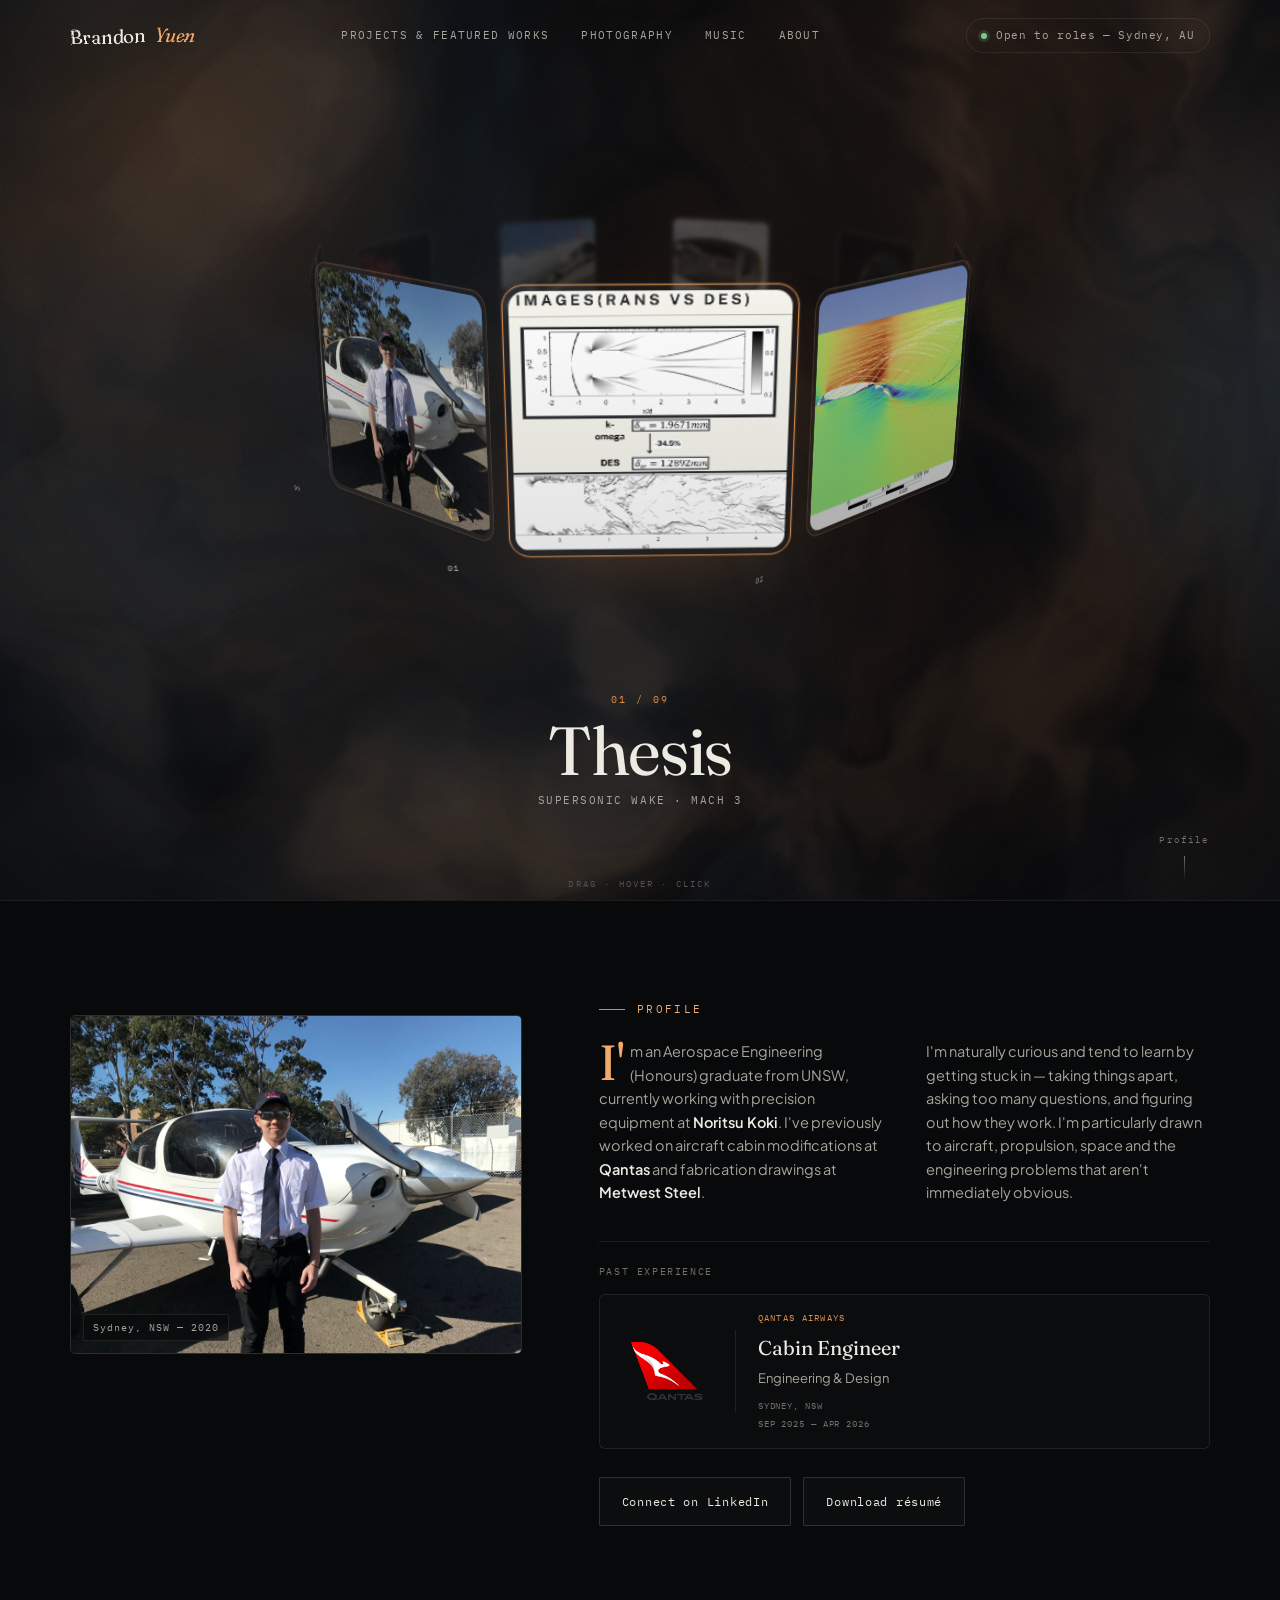
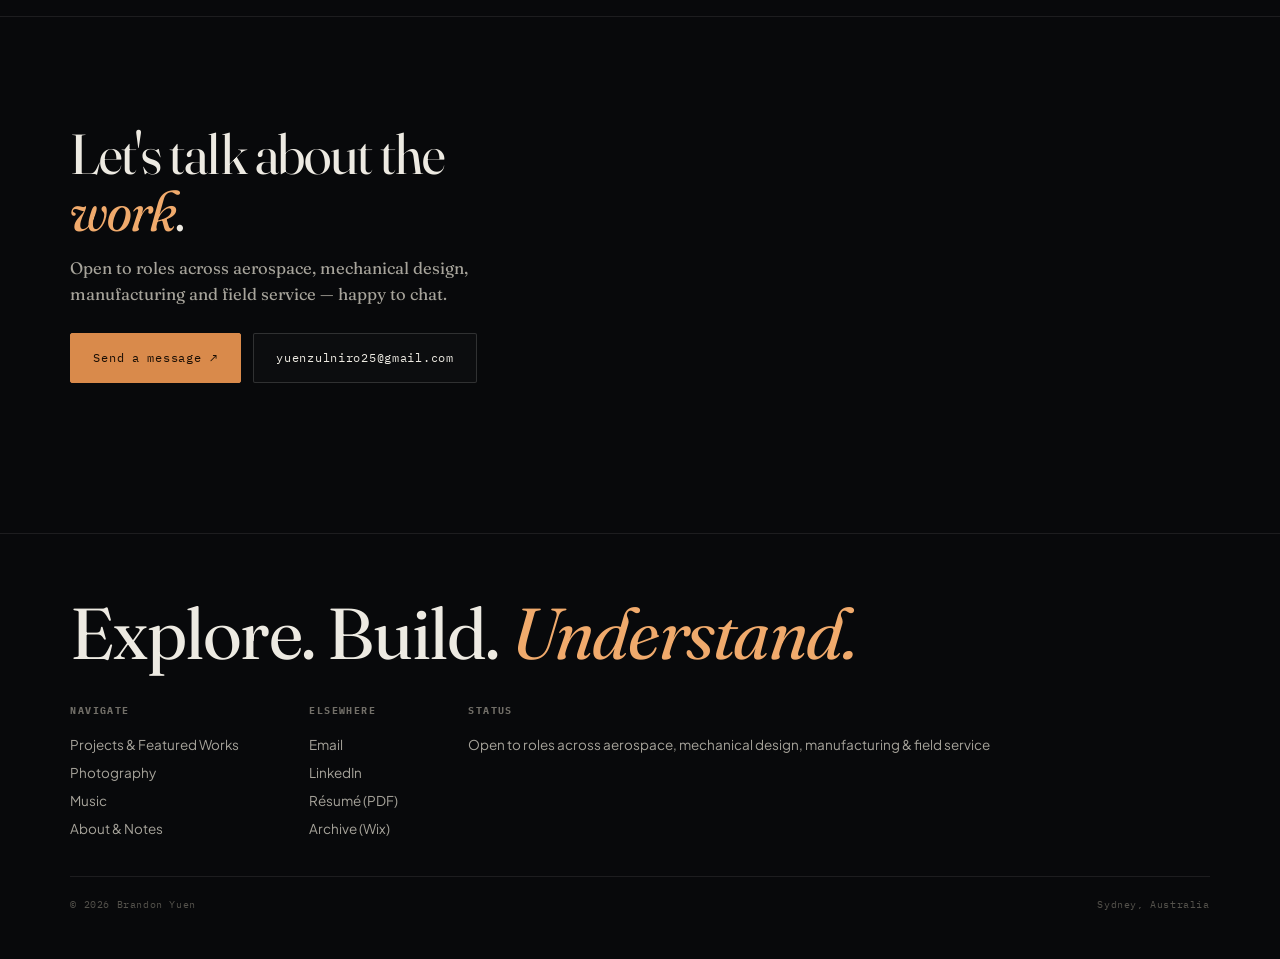
==== commit 072638e6: "Update portfolio and reorganise media" ====
--- a/index.html
+++ b/index.html
@@ -15,7 +15,7 @@
 <link href="https://fonts.googleapis.com/css2?family=Fraunces:ital,opsz,wght@0,9..144,400;0,9..144,500;1,9..144,400&family=IBM+Plex+Mono:wght@400;500&family=Plus+Jakarta+Sans:wght@400;500;600&display=swap" rel="stylesheet">
 <link rel="stylesheet" href="redesign-assets/css/core.css">
 </head>
-<body data-page="index.redesign.html">
+<body data-page="index.html">
 
 <!-- ============================================================
      LOADING CURTAIN
@@ -63,12 +63,12 @@
      HEADER
      ============================================================ -->
 <header class="site-header">
-  <a class="brandmark" href="index.redesign.html"><b>Brandon</b><i>Yuen</i></a>
+  <a class="brandmark" href="index.html"><b>Brandon</b><i>Yuen</i></a>
   <nav class="hnav" aria-label="Primary">
-    <a href="work.redesign.html">Projects &amp; Featured Works</a>
-    <a href="photography.redesign.html">Photography</a>
-    <a href="music.redesign.html">Music</a>
-    <a href="about.redesign.html">About</a>
+    <a href="work.html">Projects &amp; Featured Works</a>
+    <a href="photography.html">Photography</a>
+    <a href="music.html">Music</a>
+    <a href="about.html">About</a>
   </nav>
   <span class="avail"><i aria-hidden="true"></i><span>Open to roles — Sydney, AU</span></span>
   <button class="hmenu" aria-expanded="false" aria-label="Open menu">
@@ -78,10 +78,10 @@
 </header>
 
 <nav class="mnav" aria-label="Mobile">
-  <a href="work.redesign.html">Projects &amp; Featured Works</a>
-  <a href="photography.redesign.html">Photography</a>
-  <a href="music.redesign.html">Music</a>
-  <a href="about.redesign.html">About &amp; Notes</a>
+  <a href="work.html">Projects &amp; Featured Works</a>
+  <a href="photography.html">Photography</a>
+  <a href="music.html">Music</a>
+  <a href="about.html">About &amp; Notes</a>
 </nav>
 
 <main>
@@ -94,7 +94,7 @@
     <div class="ring-viewport" id="ring-viewport">
       <div class="ring" id="ring">
 
-        <a class="ring__item" href="work.redesign.html#research-thesis"
+        <a class="ring__item" href="work.html#research-thesis"
            data-name="Thesis" data-desc="Supersonic wake · Mach 3"
            aria-label="Thesis — supersonic bluff-body wake at Mach 3">
           <span class="ring__card"><span class="ring__media">
@@ -103,7 +103,7 @@
           <span class="ring__tag">01</span>
         </a>
 
-        <a class="ring__item" href="work.redesign.html#cfd"
+        <a class="ring__item" href="work.html#cfd"
            data-name="CFD" data-desc="Flow · wake · pressure fields"
            aria-label="Computational Fluid Dynamics">
           <span class="ring__card"><span class="ring__media">
@@ -112,7 +112,7 @@
           <span class="ring__tag">02</span>
         </a>
 
-        <a class="ring__item" href="work.redesign.html#aero4110"
+        <a class="ring__item" href="work.html#aero4110"
            data-name="Kit-Plane" data-desc="Two-seat aircraft design"
            aria-label="AERO4110 — kit-plane aircraft design">
           <span class="ring__card"><span class="ring__media">
@@ -121,7 +121,7 @@
           <span class="ring__tag">03</span>
         </a>
 
-        <a class="ring__item" href="work.redesign.html#space-debris"
+        <a class="ring__item" href="work.html#space-debris"
            data-name="Space Debris" data-desc="Orbital rendezvous mission"
            aria-label="Space debris removal — mission planning">
           <span class="ring__card"><span class="ring__media">
@@ -130,7 +130,7 @@
           <span class="ring__tag">04</span>
         </a>
 
-        <a class="ring__item" href="work.redesign.html#cad"
+        <a class="ring__item" href="work.html#cad"
            data-name="CAD" data-desc="Engines · parts · drawings"
            aria-label="CAD and mechanical design">
           <span class="ring__card"><span class="ring__media">
@@ -139,7 +139,7 @@
           <span class="ring__tag">05</span>
         </a>
 
-        <a class="ring__item" href="work.redesign.html#qantas"
+        <a class="ring__item" href="work.html#qantas"
            data-name="Qantas" data-desc="Cabin engineering &amp; drafting"
            aria-label="Qantas — cabin engineer, design and drafting">
           <span class="ring__card"><span class="ring__media">
@@ -148,7 +148,7 @@
           <span class="ring__tag">06</span>
         </a>
 
-        <a class="ring__item" href="photography.redesign.html"
+        <a class="ring__item" href="photography.html"
            data-name="Photography" data-desc="35mm · digital · travel"
            aria-label="Photography">
           <span class="ring__card"><span class="ring__media">
@@ -157,7 +157,7 @@
           <span class="ring__tag">07</span>
         </a>
 
-        <a class="ring__item" href="music.redesign.html"
+        <a class="ring__item" href="music.html"
            data-name="Music" data-desc="Original production &amp; flips"
            aria-label="Music production">
           <span class="ring__card"><span class="ring__media">
@@ -166,7 +166,7 @@
           <span class="ring__tag">08</span>
         </a>
 
-        <a class="ring__item" href="about.redesign.html"
+        <a class="ring__item" href="about.html"
            data-name="About &amp; Notes" data-desc="Background · notepad · contact"
            aria-label="About, notepad and contact">
           <span class="ring__card"><span class="ring__media">
@@ -237,7 +237,7 @@
       <h2 class="display d-2">Let's talk about the <em>work</em>.</h2>
       <p class="standfirst">Open to roles across aerospace, mechanical design, manufacturing and field service — happy to chat.</p>
       <div class="btn-row" style="margin-top:26px">
-        <a class="btn primary" href="about.redesign.html#contact">Send a message <span aria-hidden="true">↗</span></a>
+        <a class="btn primary" href="about.html#contact">Send a message <span aria-hidden="true">↗</span></a>
         <a class="btn" href="mailto:yuenzulniro25@gmail.com">yuenzulniro25@gmail.com</a>
       </div>
     </div>
@@ -253,10 +253,10 @@
   <div class="foot-cols">
     <div class="foot-col">
       <h4>Navigate</h4>
-      <a href="work.redesign.html">Projects &amp; Featured Works</a>
-      <a href="photography.redesign.html">Photography</a>
-      <a href="music.redesign.html">Music</a>
-      <a href="about.redesign.html">About &amp; Notes</a>
+      <a href="work.html">Projects &amp; Featured Works</a>
+      <a href="photography.html">Photography</a>
+      <a href="music.html">Music</a>
+      <a href="about.html">About &amp; Notes</a>
     </div>
     <div class="foot-col">
       <h4>Elsewhere</h4>
--- a/redesign-assets/css/core.css
+++ b/redesign-assets/css/core.css
@@ -1,6 +1,6 @@
 /* ============================================================
    BRANDON YUEN — REDESIGN  ·  "dark editorial fusion"
-   Shared design system for index.redesign.html + section pages
+   Shared design system for index.html + section pages
    No media paths are referenced here. Fonts load from Google.
    ============================================================ */
 
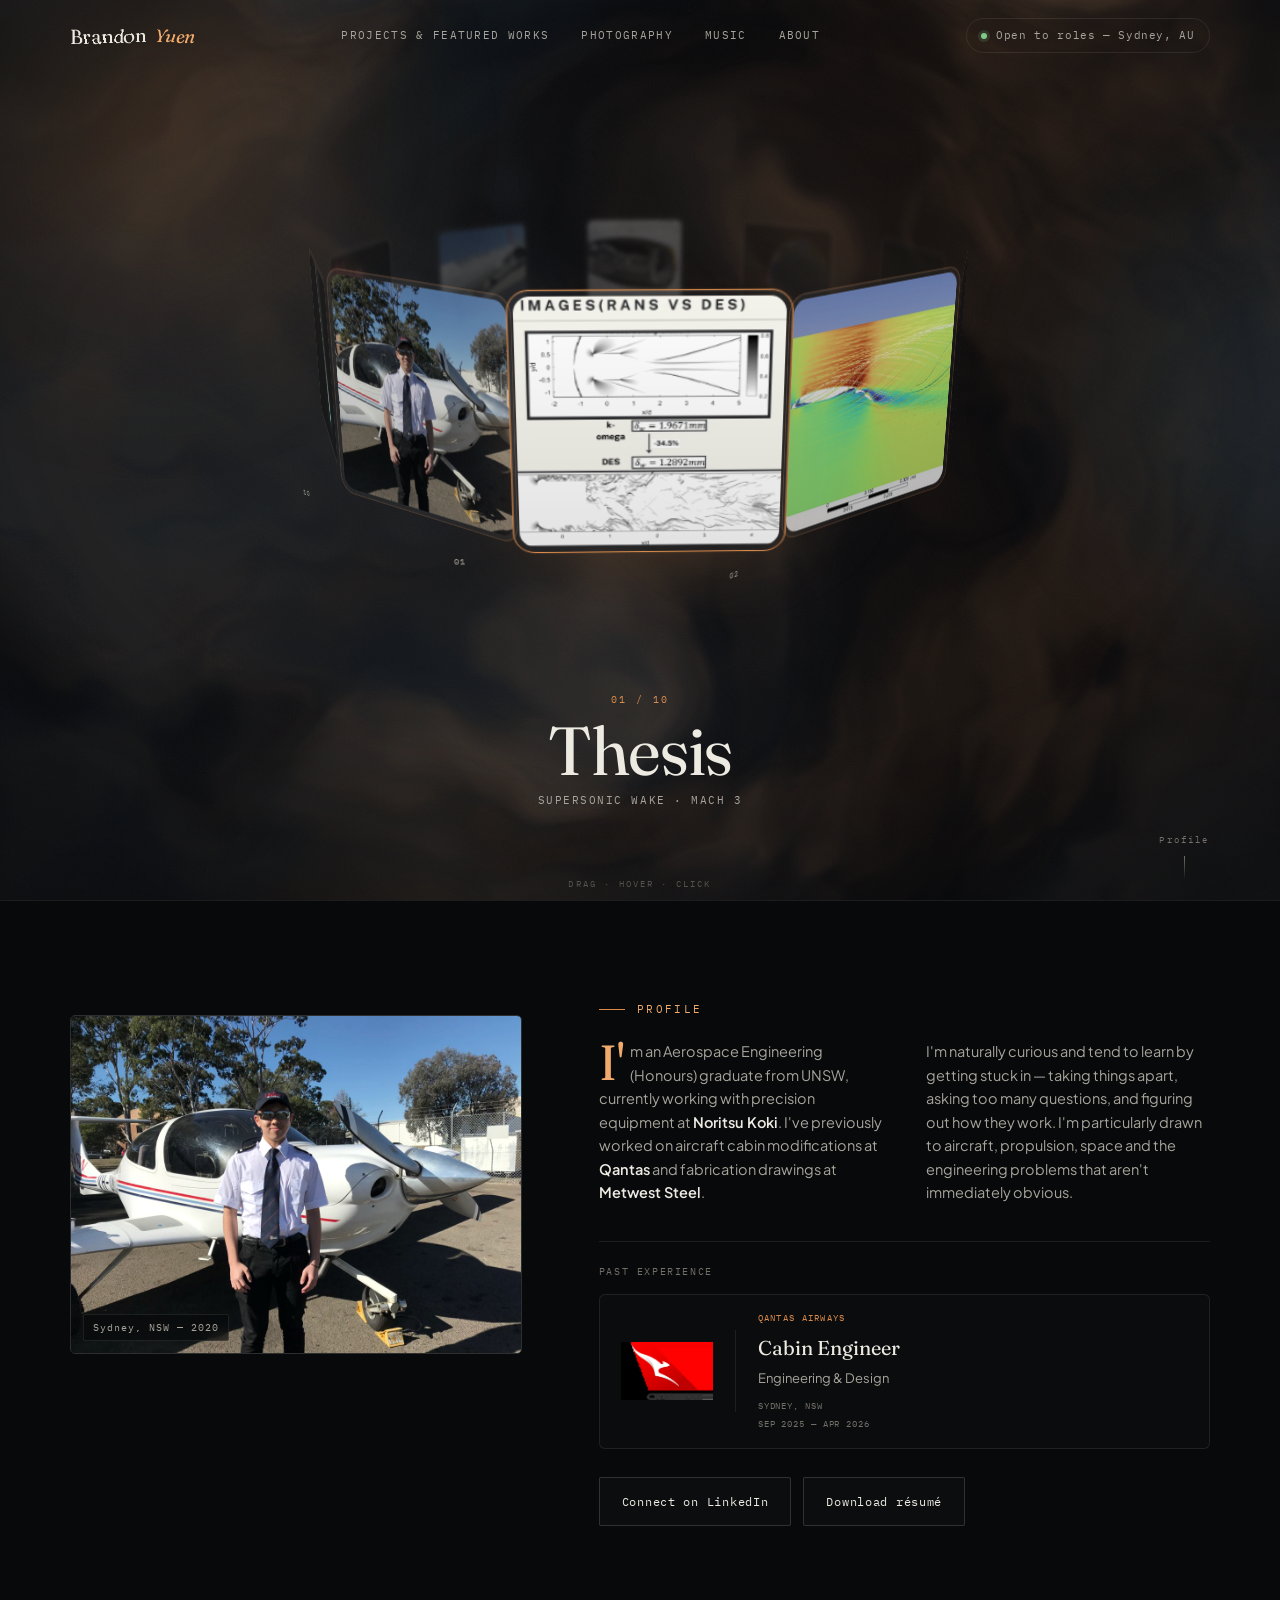
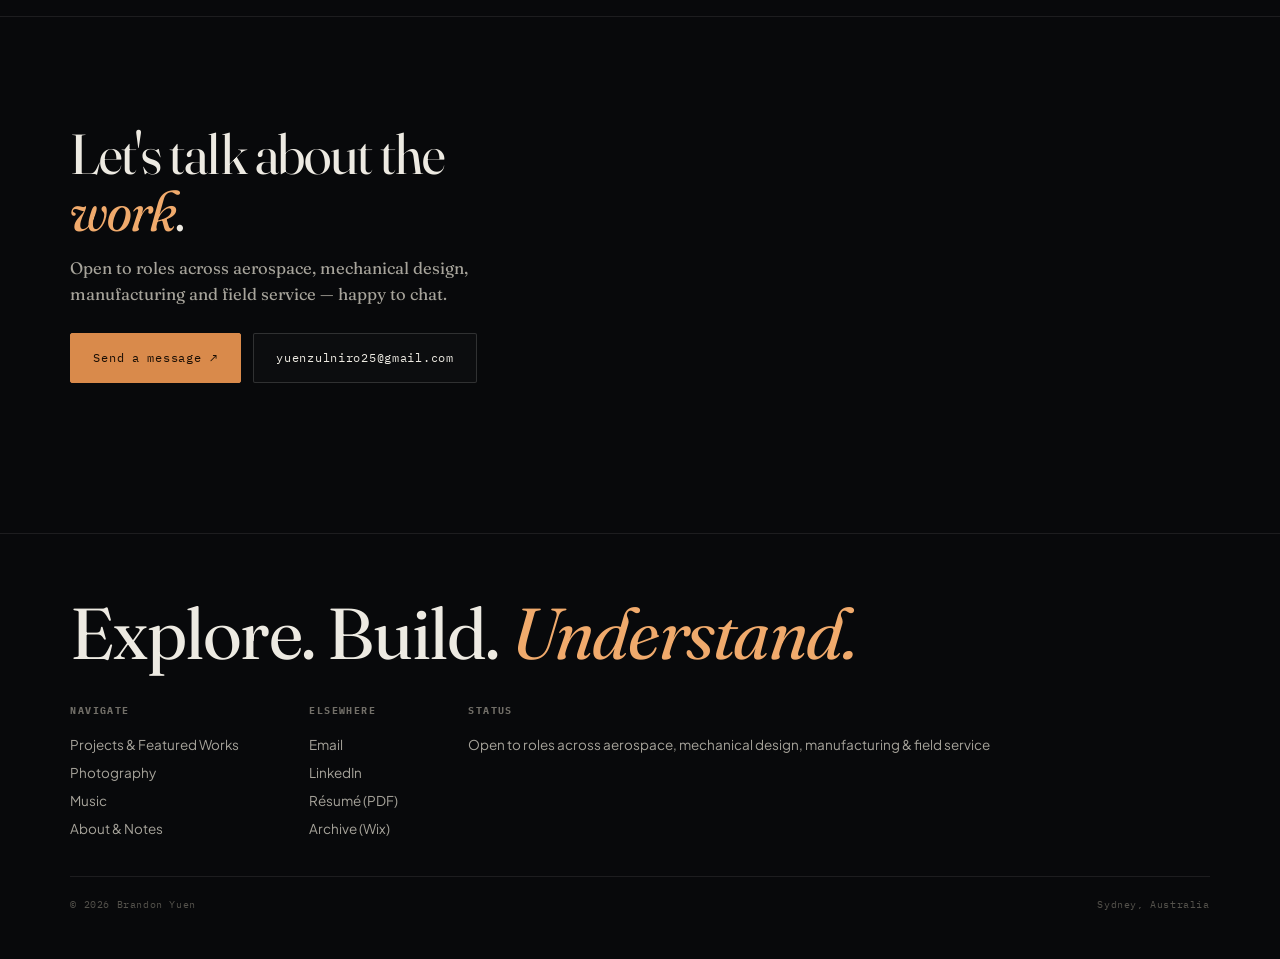
==== commit 5480d485: "Update portfolio and reorganise media" ====
--- a/index.html
+++ b/index.html
@@ -121,13 +121,22 @@
           <span class="ring__tag">03</span>
         </a>
 
+        <a class="ring__item" href="work.html#mech4620"
+           data-name="Kit-Plane" data-desc="Two-seat aircraft design"
+           aria-label="MECH4620 — kit-plane aircraft design">
+          <span class="ring__card"><span class="ring__media">
+            <video autoplay muted loop playsinline preload="auto"><source src="WEBP/MECH4620 Photos/Pic17.webp" type="video/mp4"></video>
+          </span></span>
+          <span class="ring__tag">04</span>
+        </a>
+
         <a class="ring__item" href="work.html#space-debris"
            data-name="Space Debris" data-desc="Orbital rendezvous mission"
            aria-label="Space debris removal — mission planning">
           <span class="ring__card"><span class="ring__media">
             <video autoplay muted loop playsinline preload="auto" poster="WEBP/AERO9500/Orbit.webp"><source src="WEBP/AERO9500/GMATsim - Made with Clipchamp.mp4" type="video/mp4"></video>
           </span></span>
-          <span class="ring__tag">04</span>
+          <span class="ring__tag">05</span>
         </a>
 
         <a class="ring__item" href="work.html#cad"
@@ -136,7 +145,7 @@
           <span class="ring__card"><span class="ring__media">
             <video autoplay muted loop playsinline preload="auto" poster="WEBP/CAD/Finished.webp"><source src="WEBP/CAD/RealJetEngine(1).mp4" type="video/mp4"></video>
           </span></span>
-          <span class="ring__tag">05</span>
+          <span class="ring__tag">06</span>
         </a>
 
         <a class="ring__item" href="work.html#qantas"
@@ -145,7 +154,7 @@
           <span class="ring__card"><span class="ring__media">
             <img src="WEBP/Qantas Work/IMG_1244.webp" alt="" loading="lazy" decoding="async">
           </span></span>
-          <span class="ring__tag">06</span>
+          <span class="ring__tag">07</span>
         </a>
 
         <a class="ring__item" href="photography.html"
@@ -154,7 +163,7 @@
           <span class="ring__card"><span class="ring__media">
             <img src="WEBP/Photography/30XT3426.webp" alt="" loading="lazy" decoding="async">
           </span></span>
-          <span class="ring__tag">07</span>
+          <span class="ring__tag">08</span>
         </a>
 
         <a class="ring__item" href="music.html"
@@ -163,7 +172,7 @@
           <span class="ring__card"><span class="ring__media">
             <img src="WEBP/Music Production/1.webp" alt="" loading="lazy" decoding="async">
           </span></span>
-          <span class="ring__tag">08</span>
+          <span class="ring__tag">09</span>
         </a>
 
         <a class="ring__item" href="about.html"
@@ -172,7 +181,7 @@
           <span class="ring__card"><span class="ring__media">
             <img src="WEBP/brandon-portrait.jpeg" alt="" loading="lazy" decoding="async">
           </span></span>
-          <span class="ring__tag">09</span>
+          <span class="ring__tag">10</span>
         </a>
 
       </div>
--- a/redesign-assets/css/core.css
+++ b/redesign-assets/css/core.css
@@ -126,7 +126,8 @@
   max-width:46ch;
 }
 
-.prose p{ font-size:clamp(14.5px, 1vw, 16.5px); color:var(--text-secondary); margin-bottom:1.15em; max-width:64ch; }
+
+.prose p{ font-size:clamp(14.5px, 1vw, 16.5px); color:var(--text-secondary); margin-bottom:1.15em; max-width:none; width:100%;}
 .prose p strong, .prose p b{ color:var(--text-primary); font-weight:600; }
 .prose p:last-child{ margin-bottom:0; }
 .prose .lead::first-letter{
@@ -139,7 +140,8 @@
   font-family:var(--font-display); font-style:italic;
   font-size:clamp(19px, 2.2vw, 30px); line-height:1.34;
   color:var(--text-primary); letter-spacing:-.01em;
-  max-width:42ch;
+  max-width:none;
+  width:100%;
   border-top:1px solid var(--hairline-amber);
   border-bottom:1px solid var(--hairline-amber);
   padding:1em 0; margin-block:26px;
@@ -815,6 +817,33 @@
 }
 .figure figcaption ul li{ padding-left:20px; position:relative; }
 .figure figcaption ul li::before{ content:"—"; position:absolute; left:0; color:var(--amber); }
+
+/* project body bullet lists — amber dash markers, but the type matches the
+   .standfirst paragraph that sits under each <h2> (Fraunces, weight 400,
+   never bold). Applies to a bare <ul> in an article's lede or prose (no
+   class needed), or anywhere via <ul class="proj-list">. */
+.article__lede ul,
+.article .prose ul,
+.article > ul,
+ul.proj-list{
+  list-style:none; margin:16px 0 4px; padding:0;
+  display:flex; flex-direction:column; gap:8px;
+  font-family:var(--font-display); font-weight:400;
+  font-size:clamp(14px,1.15vw,16.5px); line-height:1.55;
+  color:var(--text-secondary); max-width:46ch;
+}
+.article__lede ul li,
+.article .prose ul li,
+.article > ul li,
+ul.proj-list li{ position:relative; padding-left:20px; }
+.article__lede ul li::before,
+.article .prose ul li::before,
+.article > ul li::before,
+ul.proj-list li::before{ content:"—"; position:absolute; left:0; color:var(--amber); }
+.article__lede ul li b, .article__lede ul li strong,
+.article .prose ul li b, .article .prose ul li strong,
+.article > ul li b, .article > ul li strong,
+ul.proj-list li b, ul.proj-list li strong{ color:var(--text-primary); font-weight:500; }
 
 .plate-duo{ display:grid; grid-template-columns:1fr; gap:18px; margin-block:22px; }
 @media (min-width:760px){ .plate-duo{ grid-template-columns:1fr 1fr; } }
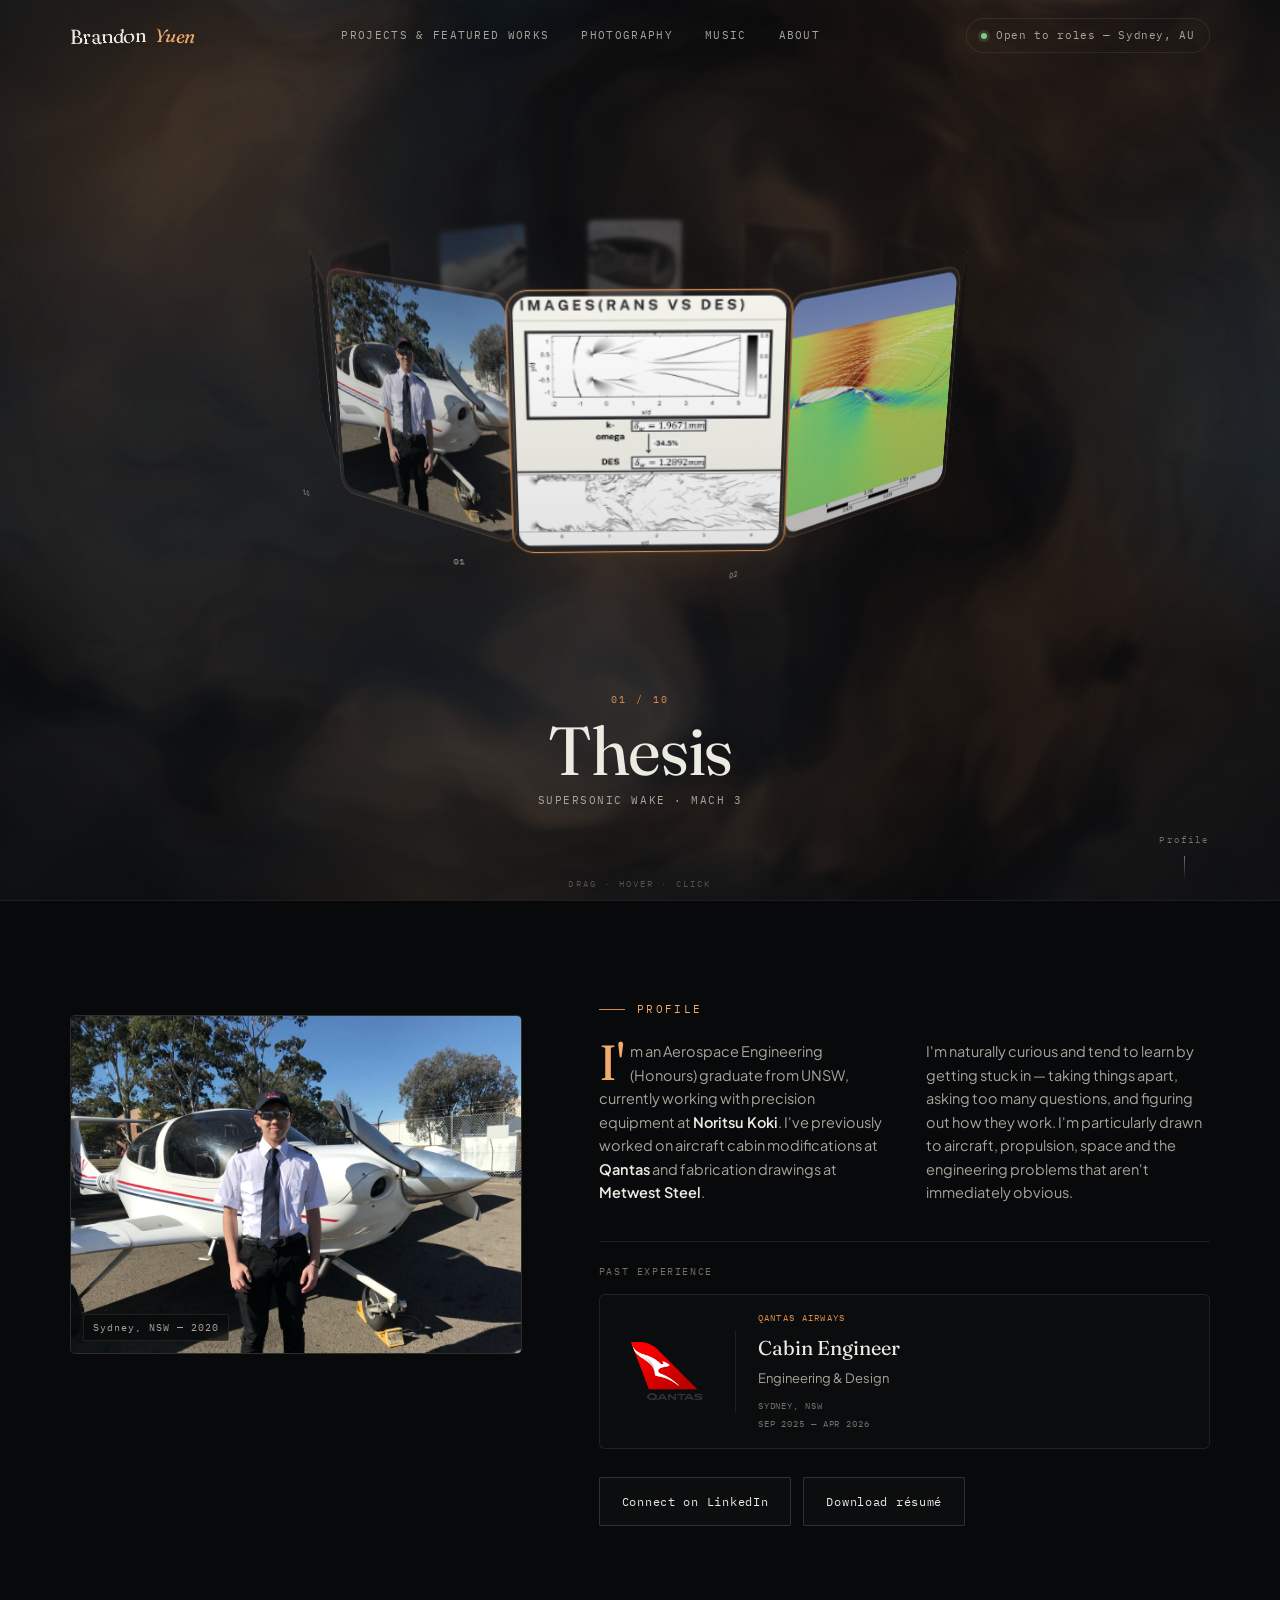
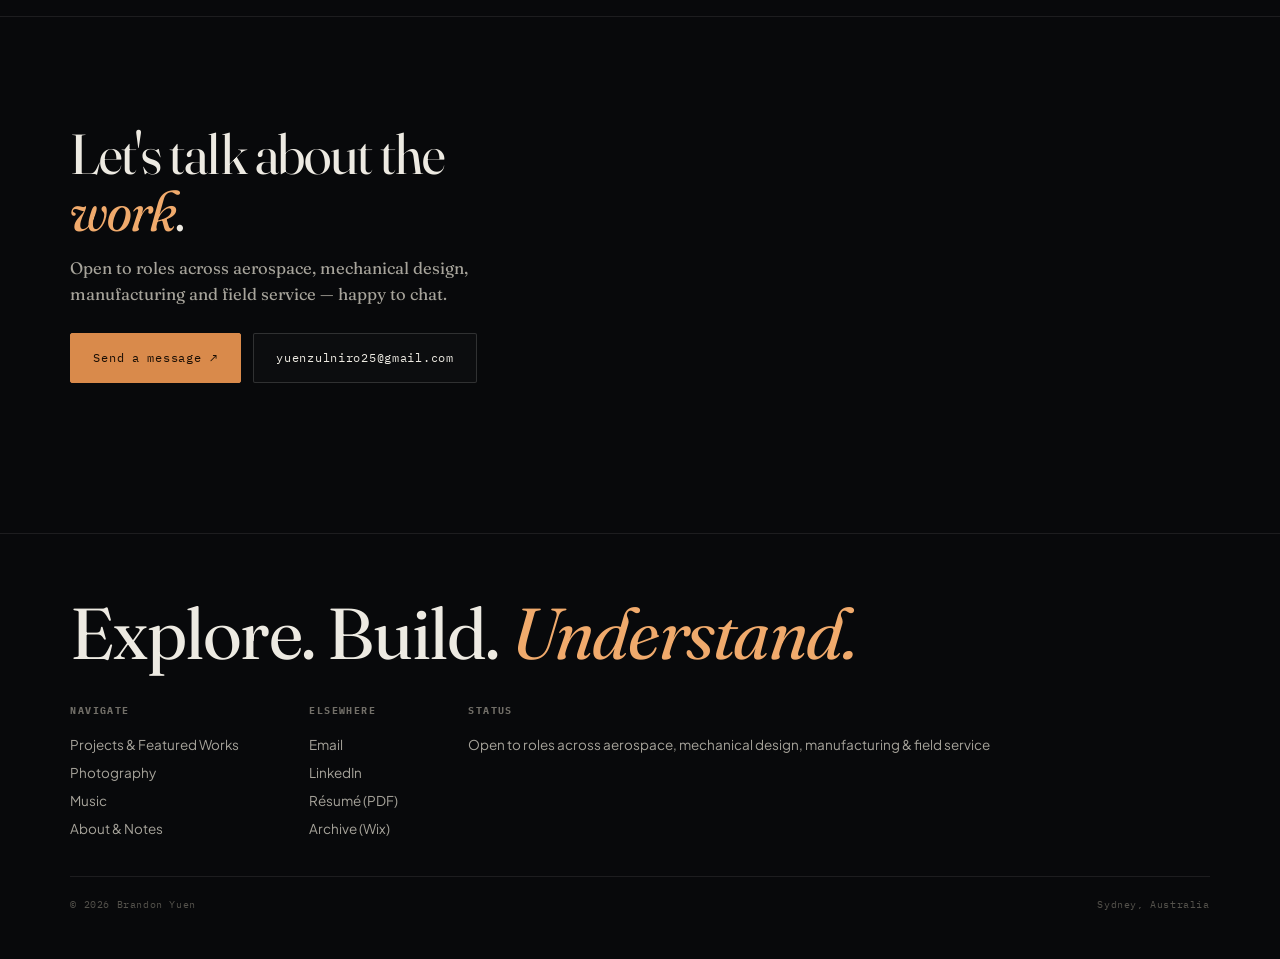
==== commit fabaf37c: "Update portfolio and reorganise media" ====
--- a/index.html
+++ b/index.html
@@ -218,7 +218,7 @@
           <div class="intro-label">Past experience</div>
           <div class="experience-card">
             <div class="company-logo">
-              <img src="WEBP/Qantas Work/Qantas-Logo.webp" alt="Qantas Airways" loading="lazy">
+              <img src="WEBP/Qantas Work/Qantas-Logo.png" alt="Qantas Airways" loading="lazy">
             </div>
             <div class="experience-info">
               <div class="experience-company">Qantas Airways</div>
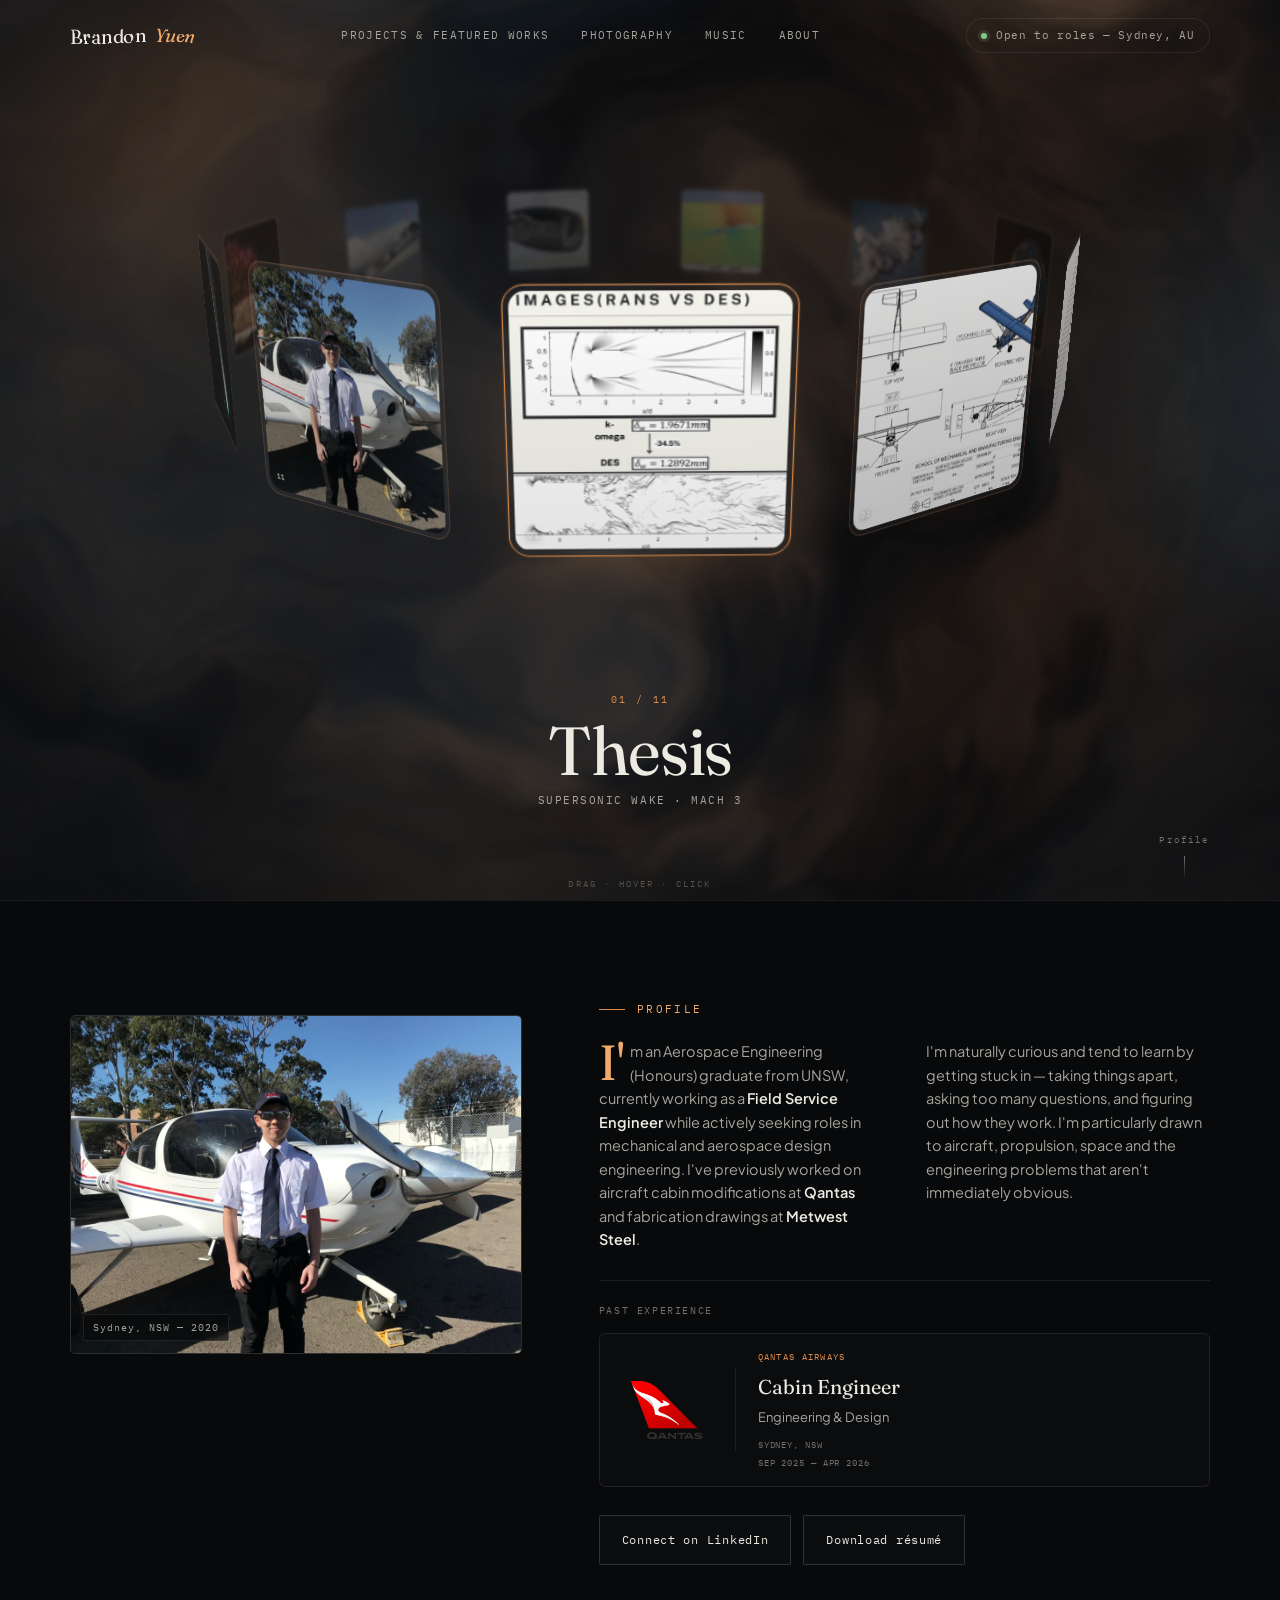
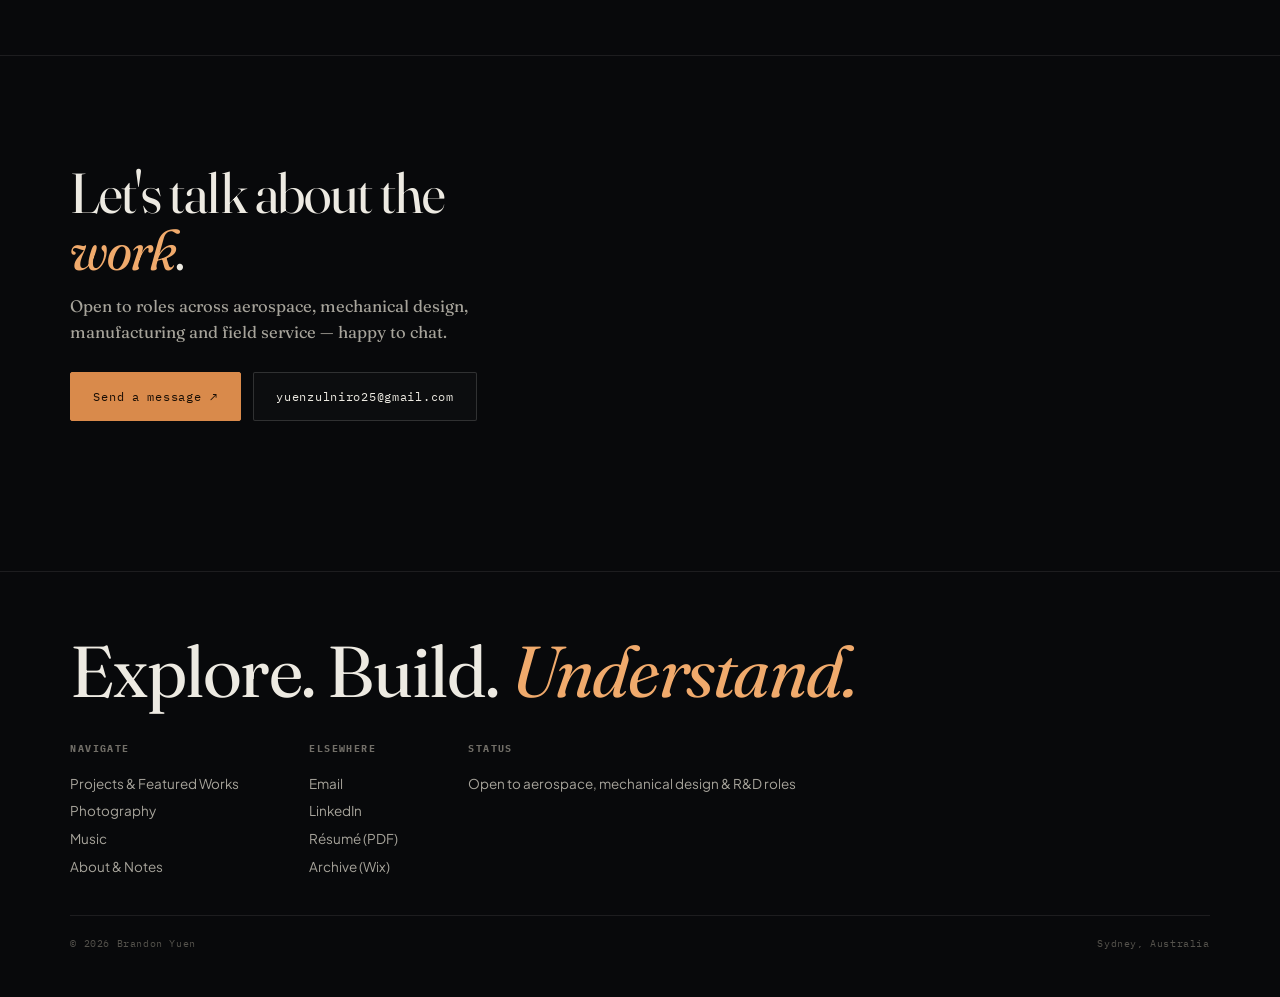
==== commit 59949e23: "Ring for 11 cards, work.html order, link previews, perf and homepage wording - Ring: re-space for 11" ====
--- a/index.html
+++ b/index.html
@@ -6,13 +6,34 @@
 <link rel="shortcut icon" href="WEBP/Brandon.jpg" type="image/x-icon">
 <title>Brandon Yuen — Aerospace &amp; Mechanical Engineer</title>
 <meta name="description" content="Portfolio of Tsan Hoi Zulniro (Brandon) Yuen — Aerospace &amp; Mechanical Engineer. UNSW BE (Honours) Aerospace Engineering graduate.">
+<link rel="canonical" href="https://1n0nly-ily.github.io/brandon-portfolio/">
+
+<!-- Open Graph — LinkedIn / Facebook / Slack link previews -->
+<meta property="og:type" content="website">
+<meta property="og:site_name" content="Brandon Yuen">
+<meta property="og:url" content="https://1n0nly-ily.github.io/brandon-portfolio/">
+<meta property="og:title" content="Brandon Yuen — Aerospace &amp; Mechanical Engineer">
+<meta property="og:description" content="Portfolio of Tsan Hoi Zulniro (Brandon) Yuen — Aerospace &amp; Mechanical Engineer. UNSW BE (Honours) Aerospace Engineering graduate.">
+<meta property="og:image" content="https://1n0nly-ily.github.io/brandon-portfolio/WEBP/og-share-image.jpg">
+<meta property="og:image:type" content="image/jpeg">
+<meta property="og:image:width" content="1200">
+<meta property="og:image:height" content="630">
+<meta property="og:image:alt" content="Brandon Yuen — Aerospace &amp; Mechanical Engineer, with a CFD velocity contour">
+<meta property="og:locale" content="en_AU">
+
+<!-- Twitter / X card -->
+<meta name="twitter:card" content="summary_large_image">
+<meta name="twitter:title" content="Brandon Yuen — Aerospace &amp; Mechanical Engineer">
+<meta name="twitter:description" content="Portfolio of Tsan Hoi Zulniro (Brandon) Yuen — Aerospace &amp; Mechanical Engineer. UNSW BE (Honours) Aerospace Engineering graduate.">
+<meta name="twitter:image" content="https://1n0nly-ily.github.io/brandon-portfolio/WEBP/og-share-image.jpg">
 
 <script>document.documentElement.classList.add('js');</script>
 <noscript><style>#loader{display:none!important}.stage,.reveal{opacity:1!important;transform:none!important}.ring__item{filter:none!important;opacity:1!important}</style></noscript>
 
 <link rel="preconnect" href="https://fonts.googleapis.com">
 <link rel="preconnect" href="https://fonts.gstatic.com" crossorigin>
-<link href="https://fonts.googleapis.com/css2?family=Fraunces:ital,opsz,wght@0,9..144,400;0,9..144,500;1,9..144,400&family=IBM+Plex+Mono:wght@400;500&family=Plus+Jakarta+Sans:wght@400;500;600&display=swap" rel="stylesheet">
+<link rel="preload" as="style" href="https://fonts.googleapis.com/css2?family=Fraunces:ital,opsz,wght@0,9..144,400;0,9..144,500;1,9..144,400&family=IBM+Plex+Mono:wght@400;500&family=Plus+Jakarta+Sans:wght@400;500;600&display=swap" onload="this.onload=null;this.rel='stylesheet'">
+<noscript><link rel="stylesheet" href="https://fonts.googleapis.com/css2?family=Fraunces:ital,opsz,wght@0,9..144,400;0,9..144,500;1,9..144,400&family=IBM+Plex+Mono:wght@400;500&family=Plus+Jakarta+Sans:wght@400;500;600&display=swap"></noscript>
 <link rel="stylesheet" href="redesign-assets/css/core.css">
 </head>
 <body data-page="index.html">
@@ -98,97 +119,116 @@
            data-name="Thesis" data-desc="Supersonic wake · Mach 3"
            aria-label="Thesis — supersonic bluff-body wake at Mach 3">
           <span class="ring__card"><span class="ring__media">
-            <video autoplay muted loop playsinline preload="auto" poster="WEBP/thesis/schlieren-des-vs-rans.webp"><source src="WEBP/DES.mp4" type="video/mp4"></video>
-          </span></span>
+            <img src="WEBP/thesis/schlieren-des-vs-rans.webp" alt="" decoding="async">
+          </span>
           <span class="ring__tag">01</span>
+          </span>
+        </a>
+
+        <a class="ring__item" href="work.html#aero4110"
+           data-name="Kit-Plane" data-desc="Two-seat aircraft design"
+           aria-label="AERO4110 — kit-plane aircraft design">
+          <span class="ring__card"><span class="ring__media">
+            <img src="WEBP/AERO4110 Photos/EngDrawing.webp" alt="" decoding="async">
+          </span>
+          <span class="ring__tag">02</span>
+          </span>
+        </a>
+
+        <a class="ring__item" href="work.html#mech4620"
+           data-name="Heat Exchanger" data-desc="MECH4620 · thermal design"
+           aria-label="MECH4620 — heat exchanger design">
+          <span class="ring__card"><span class="ring__media">
+            <img src="WEBP/MECH4620/Pic17.webp" alt="" decoding="async">
+          </span>
+          <span class="ring__tag">03</span>
+          </span>
+        </a>
+
+        <a class="ring__item" href="work.html#space-debris"
+           data-name="Space Debris" data-desc="Orbital rendezvous mission"
+           aria-label="Space debris removal — mission planning">
+          <span class="ring__card"><span class="ring__media">
+            <img src="WEBP/AERO9500/Orbit.webp" alt="" decoding="async">
+          </span>
+          <span class="ring__tag">04</span>
+          </span>
+        </a>
+
+        <a class="ring__item" href="work.html#thrust-vectoring"
+           data-name="Thrust Vectoring" data-desc="Engine thrust control systems"
+           aria-label="Thrust vectoring — engine design and control">
+          <span class="ring__card"><span class="ring__media">
+            <img src="WEBP/Grid Photos/Thrust-Vectoring-1.webp" alt="" decoding="async">
+          </span>
+          <span class="ring__tag">05</span>
+          </span>
         </a>
 
         <a class="ring__item" href="work.html#cfd"
            data-name="CFD" data-desc="Flow · wake · pressure fields"
            aria-label="Computational Fluid Dynamics">
           <span class="ring__card"><span class="ring__media">
-            <img src="WEBP/CFD/Velocity.webp" alt="" loading="lazy" decoding="async">
-          </span></span>
-          <span class="ring__tag">02</span>
-        </a>
-
-        <a class="ring__item" href="work.html#aero4110"
-           data-name="Kit-Plane" data-desc="Two-seat aircraft design"
-           aria-label="AERO4110 — kit-plane aircraft design">
-          <span class="ring__card"><span class="ring__media">
-            <video autoplay muted loop playsinline preload="auto"><source src="WEBP/AERO4110 Photos/EngDrawing.webp" type="video/mp4"></video>
-          </span></span>
-          <span class="ring__tag">03</span>
-        </a>
-
-        <a class="ring__item" href="work.html#mech4620"
-           data-name="Kit-Plane" data-desc="Two-seat aircraft design"
-           aria-label="MECH4620 — kit-plane aircraft design">
-          <span class="ring__card"><span class="ring__media">
-            <video autoplay muted loop playsinline preload="auto"><source src="WEBP/MECH4620 Photos/Pic17.webp" type="video/mp4"></video>
-          </span></span>
-          <span class="ring__tag">04</span>
-        </a>
-
-        <a class="ring__item" href="work.html#space-debris"
-           data-name="Space Debris" data-desc="Orbital rendezvous mission"
-           aria-label="Space debris removal — mission planning">
-          <span class="ring__card"><span class="ring__media">
-            <video autoplay muted loop playsinline preload="auto" poster="WEBP/AERO9500/Orbit.webp"><source src="WEBP/AERO9500/GMATsim - Made with Clipchamp.mp4" type="video/mp4"></video>
-          </span></span>
-          <span class="ring__tag">05</span>
+            <img src="WEBP/CFD/Velocity.webp" alt="" decoding="async">
+          </span>
+          <span class="ring__tag">06</span>
+          </span>
         </a>
 
         <a class="ring__item" href="work.html#cad"
            data-name="CAD" data-desc="Engines · parts · drawings"
            aria-label="CAD and mechanical design">
           <span class="ring__card"><span class="ring__media">
-            <video autoplay muted loop playsinline preload="auto" poster="WEBP/CAD/Finished.webp"><source src="WEBP/CAD/RealJetEngine(1).mp4" type="video/mp4"></video>
-          </span></span>
-          <span class="ring__tag">06</span>
+            <img src="WEBP/CAD/Finished.webp" alt="" decoding="async">
+          </span>
+          <span class="ring__tag">07</span>
+          </span>
         </a>
 
         <a class="ring__item" href="work.html#qantas"
            data-name="Qantas" data-desc="Cabin engineering &amp; drafting"
            aria-label="Qantas — cabin engineer, design and drafting">
           <span class="ring__card"><span class="ring__media">
-            <img src="WEBP/Qantas Work/IMG_1244.webp" alt="" loading="lazy" decoding="async">
-          </span></span>
-          <span class="ring__tag">07</span>
+            <img src="WEBP/Qantas Work/IMG_1244.webp" alt="" decoding="async">
+          </span>
+          <span class="ring__tag">08</span>
+          </span>
         </a>
 
         <a class="ring__item" href="photography.html"
            data-name="Photography" data-desc="35mm · digital · travel"
            aria-label="Photography">
           <span class="ring__card"><span class="ring__media">
-            <img src="WEBP/Photography/30XT3426.webp" alt="" loading="lazy" decoding="async">
-          </span></span>
-          <span class="ring__tag">08</span>
+            <img src="WEBP/Photography/30XT3426.webp" alt="" decoding="async">
+          </span>
+          <span class="ring__tag">09</span>
+          </span>
         </a>
 
         <a class="ring__item" href="music.html"
            data-name="Music" data-desc="Original production &amp; flips"
            aria-label="Music production">
           <span class="ring__card"><span class="ring__media">
-            <img src="WEBP/Music Production/1.webp" alt="" loading="lazy" decoding="async">
-          </span></span>
-          <span class="ring__tag">09</span>
+            <img src="WEBP/Music Production/1.webp" alt="" decoding="async">
+          </span>
+          <span class="ring__tag">10</span>
+          </span>
         </a>
 
         <a class="ring__item" href="about.html"
            data-name="About &amp; Notes" data-desc="Background · notepad · contact"
            aria-label="About, notepad and contact">
           <span class="ring__card"><span class="ring__media">
-            <img src="WEBP/brandon-portrait.jpeg" alt="" loading="lazy" decoding="async">
-          </span></span>
-          <span class="ring__tag">10</span>
-        </a>
-
+            <img src="WEBP/brandon-portrait.jpeg" alt="" decoding="async">
+          </span>
+          <span class="ring__tag">11</span>
+          </span>
+        </a>
       </div>
     </div>
 
     <div class="ring-label" id="ring-label" aria-live="polite">
-      <span class="ring-label__no">01 / 10</span>
+      <span class="ring-label__no">01 / 11</span>
       <span class="ring-label__name">Thesis</span>
       <span class="ring-label__desc">Supersonic wake · Mach 3</span>
     </div>
@@ -210,7 +250,7 @@
       <div class="profile-body reveal">
         <span class="kicker">Profile</span>
         <div class="prose">
-          <p class="lead">I'm an Aerospace Engineering (Honours) graduate from UNSW, currently working with precision equipment at <b>Noritsu Koki</b>. I've previously worked on aircraft cabin modifications at <b>Qantas</b> and fabrication drawings at <b>Metwest Steel</b>.</p>
+          <p class="lead">I'm an Aerospace Engineering (Honours) graduate from UNSW, currently working as a <b>Field Service Engineer</b> while actively seeking roles in mechanical and aerospace design engineering. I've previously worked on aircraft cabin modifications at <b>Qantas</b> and fabrication drawings at <b>Metwest Steel</b>.</p>
           <p>I'm naturally curious and tend to learn by getting stuck in — taking things apart, asking too many questions, and figuring out how they work. I'm particularly drawn to aircraft, propulsion, space and the engineering problems that aren't immediately obvious.</p>
         </div>
 
@@ -276,7 +316,7 @@
     </div>
     <div class="foot-col">
       <h4>Status</h4>
-      <a href="mailto:yuenzulniro25@gmail.com">Open to roles across aerospace, mechanical design, manufacturing &amp; field service</a>
+      <a href="mailto:yuenzulniro25@gmail.com">Open to aerospace, mechanical design &amp; R&amp;D roles</a>
     </div>
   </div>
   <div class="foot-fine">
@@ -292,3 +332,4 @@
 <script src="redesign-assets/js/ring.js"></script>
 </body>
 </html>
+
--- a/redesign-assets/css/core.css
+++ b/redesign-assets/css/core.css
@@ -506,9 +506,10 @@
   transition:opacity .5s cubic-bezier(.32,.72,0,1);
 }
 .ring__tag{
-  position:absolute; left:12px; bottom:12px; z-index:2;
+  /* lives INSIDE .ring__card so it sits on its own card, not on the oversized hit box */
+  position:absolute; left:16px; bottom:14px; z-index:2;
   font-family:var(--font-mono); font-size:9px; letter-spacing:.14em; text-transform:uppercase;
-  color:var(--text-secondary);
+  color:var(--text-primary); text-shadow:0 1px 6px rgba(8,9,11,.85);
   opacity:calc((var(--f,1) - .55) * 3);
 }
 .ring__item.is-front .ring__card{
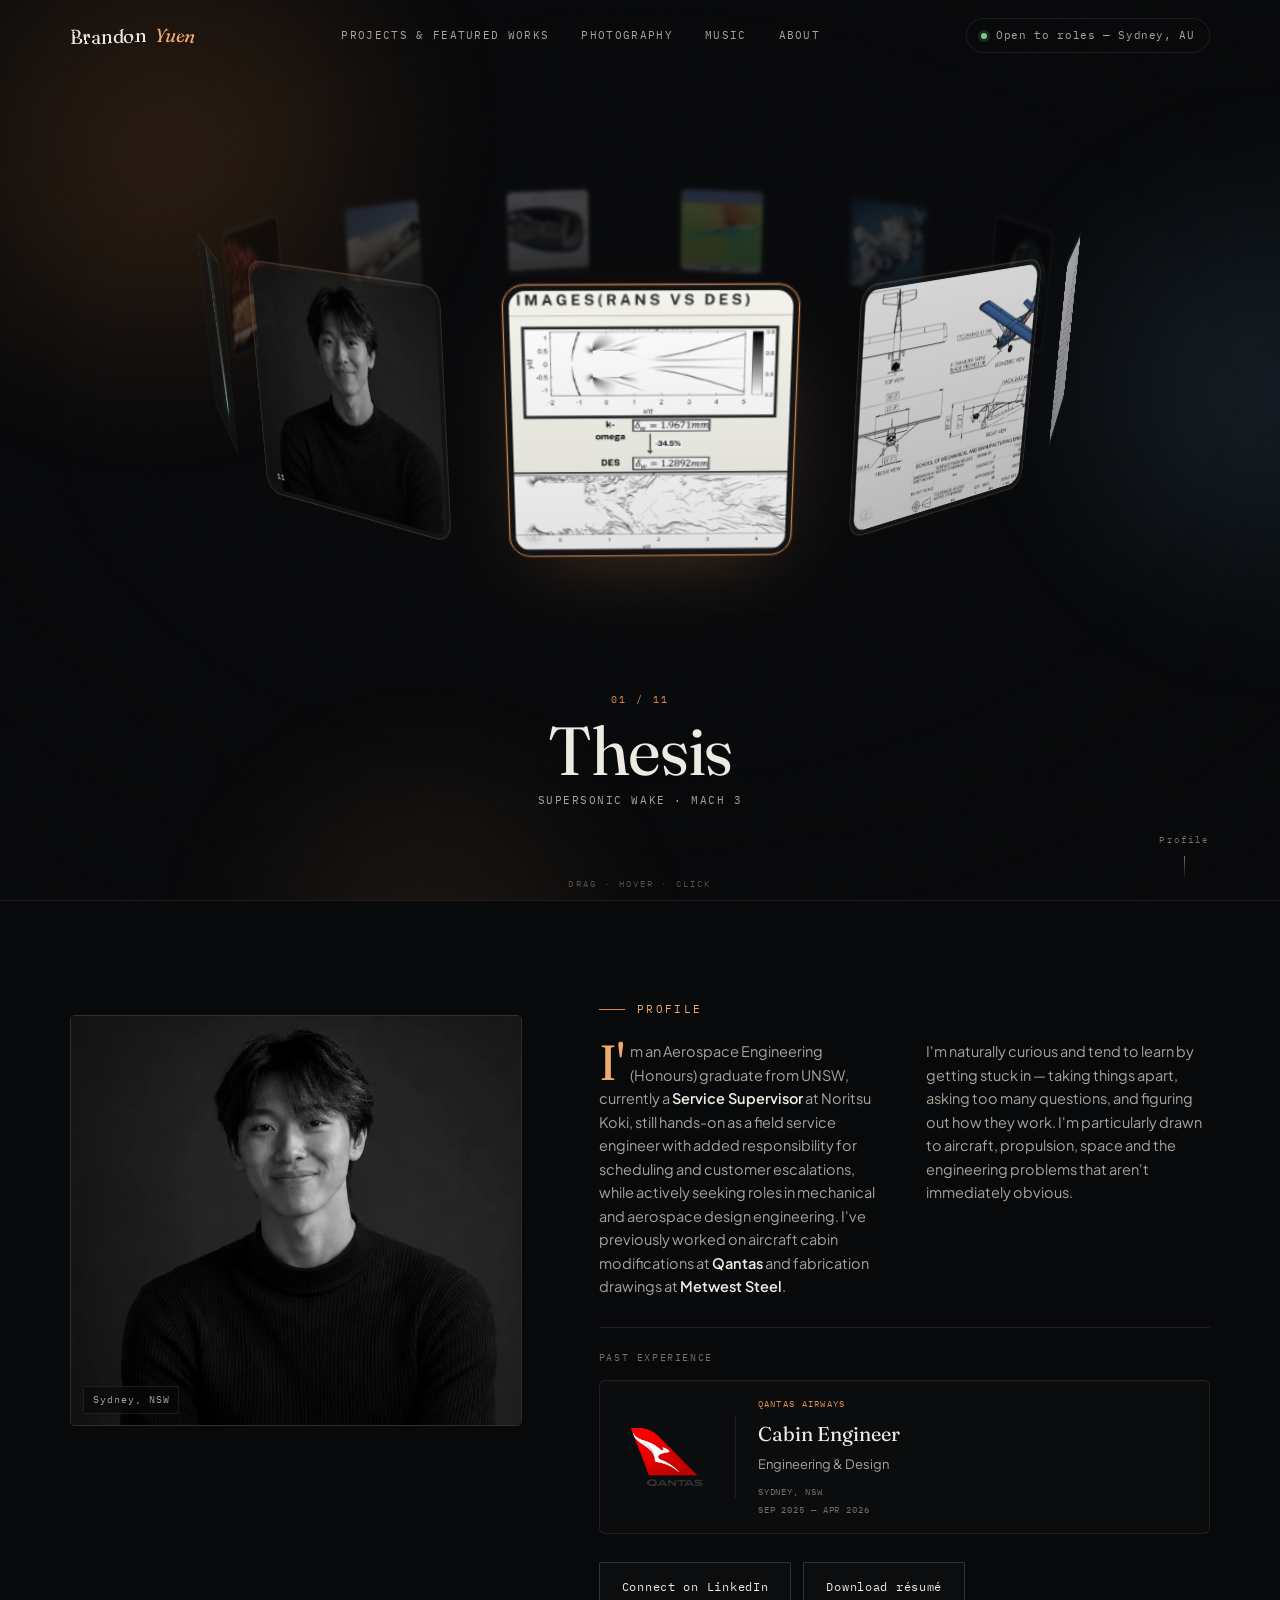
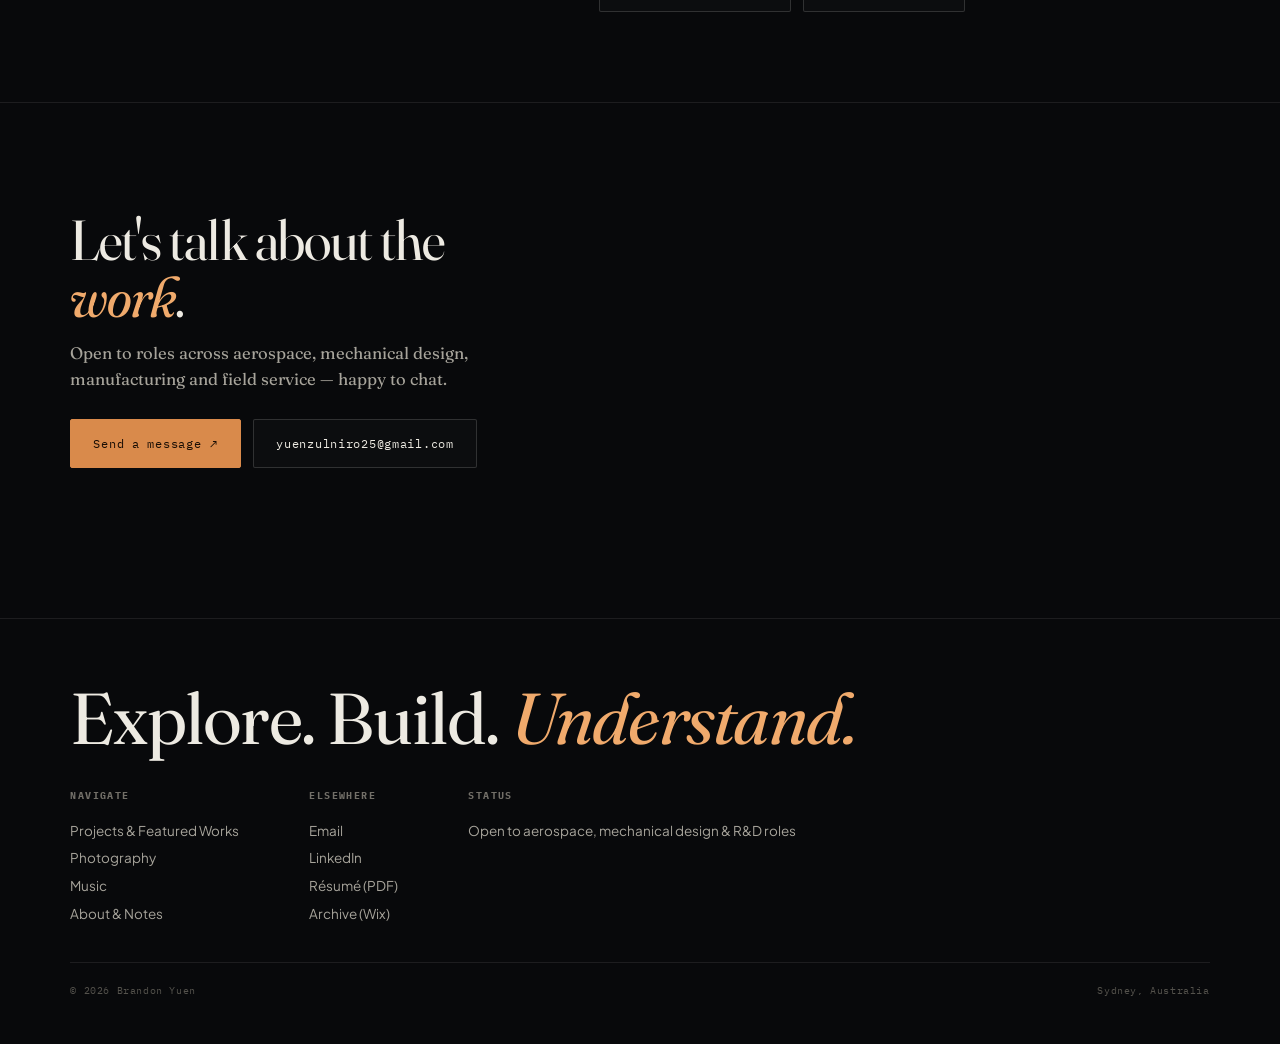
==== commit 954d53d7: "New portrait, Service Supervisor role and Noritsu career timeline Swap the homepage and ring portrai" ====
--- a/index.html
+++ b/index.html
@@ -219,7 +219,7 @@
            data-name="About &amp; Notes" data-desc="Background · notepad · contact"
            aria-label="About, notepad and contact">
           <span class="ring__card"><span class="ring__media">
-            <img src="WEBP/brandon-portrait.jpeg" alt="" decoding="async">
+            <img src="WEBP/brandon-portrait.webp" alt="" decoding="async">
           </span>
           <span class="ring__tag">11</span>
           </span>
@@ -243,14 +243,14 @@
   <section class="profile-sec shell" id="profile">
     <div class="profile-grid">
       <figure class="profile-portrait reveal" data-parallax="6">
-        <img src="WEBP/brandon-portrait.jpeg" alt="Brandon Yuen" loading="lazy">
-        <figcaption>Sydney, NSW — 2020</figcaption>
+        <img src="WEBP/brandon-portrait.webp" alt="Brandon Yuen" loading="lazy">
+        <figcaption>Sydney, NSW</figcaption>
       </figure>
 
       <div class="profile-body reveal">
         <span class="kicker">Profile</span>
         <div class="prose">
-          <p class="lead">I'm an Aerospace Engineering (Honours) graduate from UNSW, currently working as a <b>Field Service Engineer</b> while actively seeking roles in mechanical and aerospace design engineering. I've previously worked on aircraft cabin modifications at <b>Qantas</b> and fabrication drawings at <b>Metwest Steel</b>.</p>
+          <p class="lead">I'm an Aerospace Engineering (Honours) graduate from UNSW, currently a <b>Service Supervisor</b> at Noritsu Koki, still hands-on as a field service engineer with added responsibility for scheduling and customer escalations, while actively seeking roles in mechanical and aerospace design engineering. I've previously worked on aircraft cabin modifications at <b>Qantas</b> and fabrication drawings at <b>Metwest Steel</b>.</p>
           <p>I'm naturally curious and tend to learn by getting stuck in — taking things apart, asking too many questions, and figuring out how they work. I'm particularly drawn to aircraft, propulsion, space and the engineering problems that aren't immediately obvious.</p>
         </div>
 
--- a/redesign-assets/css/core.css
+++ b/redesign-assets/css/core.css
@@ -437,6 +437,9 @@
   cursor:grab;
 }
 .ring-viewport.dragging{ cursor:grabbing; }
+/* the wheel is a control, not prose: no text/image selection highlight on click or double-click */
+.ringstage{ -webkit-user-select:none; user-select:none; }
+.ring__media img{ -webkit-user-drag:none; }
 
 .ring{
   position:absolute; left:50%; top:47%;
@@ -925,11 +928,32 @@
 .cv-row__rail b{ display:block; color:var(--amber); font-weight:500; margin-bottom:4px; }
 .cv-row__role{ font-family:var(--font-display); font-size:clamp(18px,2vw,23px); color:var(--text-primary); margin-bottom:4px; }
 .cv-row__org{ font-size:13.5px; color:var(--text-secondary); margin-bottom:15px; }
+/* job title under a company name: smaller, sans, so it reads as a different level from the company */
+.cv-row__job{ font-family:var(--font-body); font-weight:500; font-size:clamp(14.5px,1.4vw,16px); letter-spacing:.005em; color:var(--text-primary); margin-bottom:15px; }
 
 .cv-list{ list-style:none; display:flex; flex-direction:column; gap:9px; max-width:66ch; }
 .cv-list li{ position:relative; padding-left:20px; font-size:13.5px; line-height:1.62; color:var(--text-secondary); }
 .cv-list li::before{ content:"—"; position:absolute; left:0; color:var(--amber); }
 .cv-list li b{ color:var(--text-primary); font-weight:500; }
+
+/* several roles at one company: line + dots, LinkedIn-style */
+.cv-track{ list-style:none; margin-top:2px; }
+.cv-track__item{ position:relative; padding-left:30px; padding-bottom:30px; }
+.cv-track__item:last-child{ padding-bottom:0; }
+.cv-track__item::before{                       /* the dot */
+  content:""; position:absolute; left:0; top:7px; width:11px; height:11px; border-radius:50%;
+  border:1.5px solid var(--text-tertiary); background:var(--bg-0, #08090b); z-index:1;
+}
+.cv-track__item.is-current::before{ border-color:var(--amber); background:var(--amber); box-shadow:0 0 0 4px rgba(255,255,255,.04); }
+.cv-track__item:not(:last-child)::after{       /* the line down to the next dot */
+  content:""; position:absolute; left:5px; top:18px; bottom:-7px; width:1px; background:var(--hairline-strong);
+}
+.cv-track .cv-row__job{ margin-bottom:2px; }
+.cv-track__meta{ font-family:var(--font-mono); font-size:10px; letter-spacing:.08em; text-transform:uppercase; color:var(--text-tertiary); margin-bottom:13px; }
+.cv-track__tag{
+  display:inline-block; vertical-align:middle; margin-left:8px; padding:2px 7px; border:1px solid var(--hairline-amber); border-radius:2px;
+  font-family:var(--font-mono); font-size:9px; letter-spacing:.12em; text-transform:uppercase; color:var(--amber);
+}
 
 .cv-facts{ list-style:none; display:flex; flex-direction:column; gap:12px; }
 @media (max-width:899px){ .cv-facts{ margin-top:22px; padding-top:22px; border-top:1px solid var(--hairline); } }
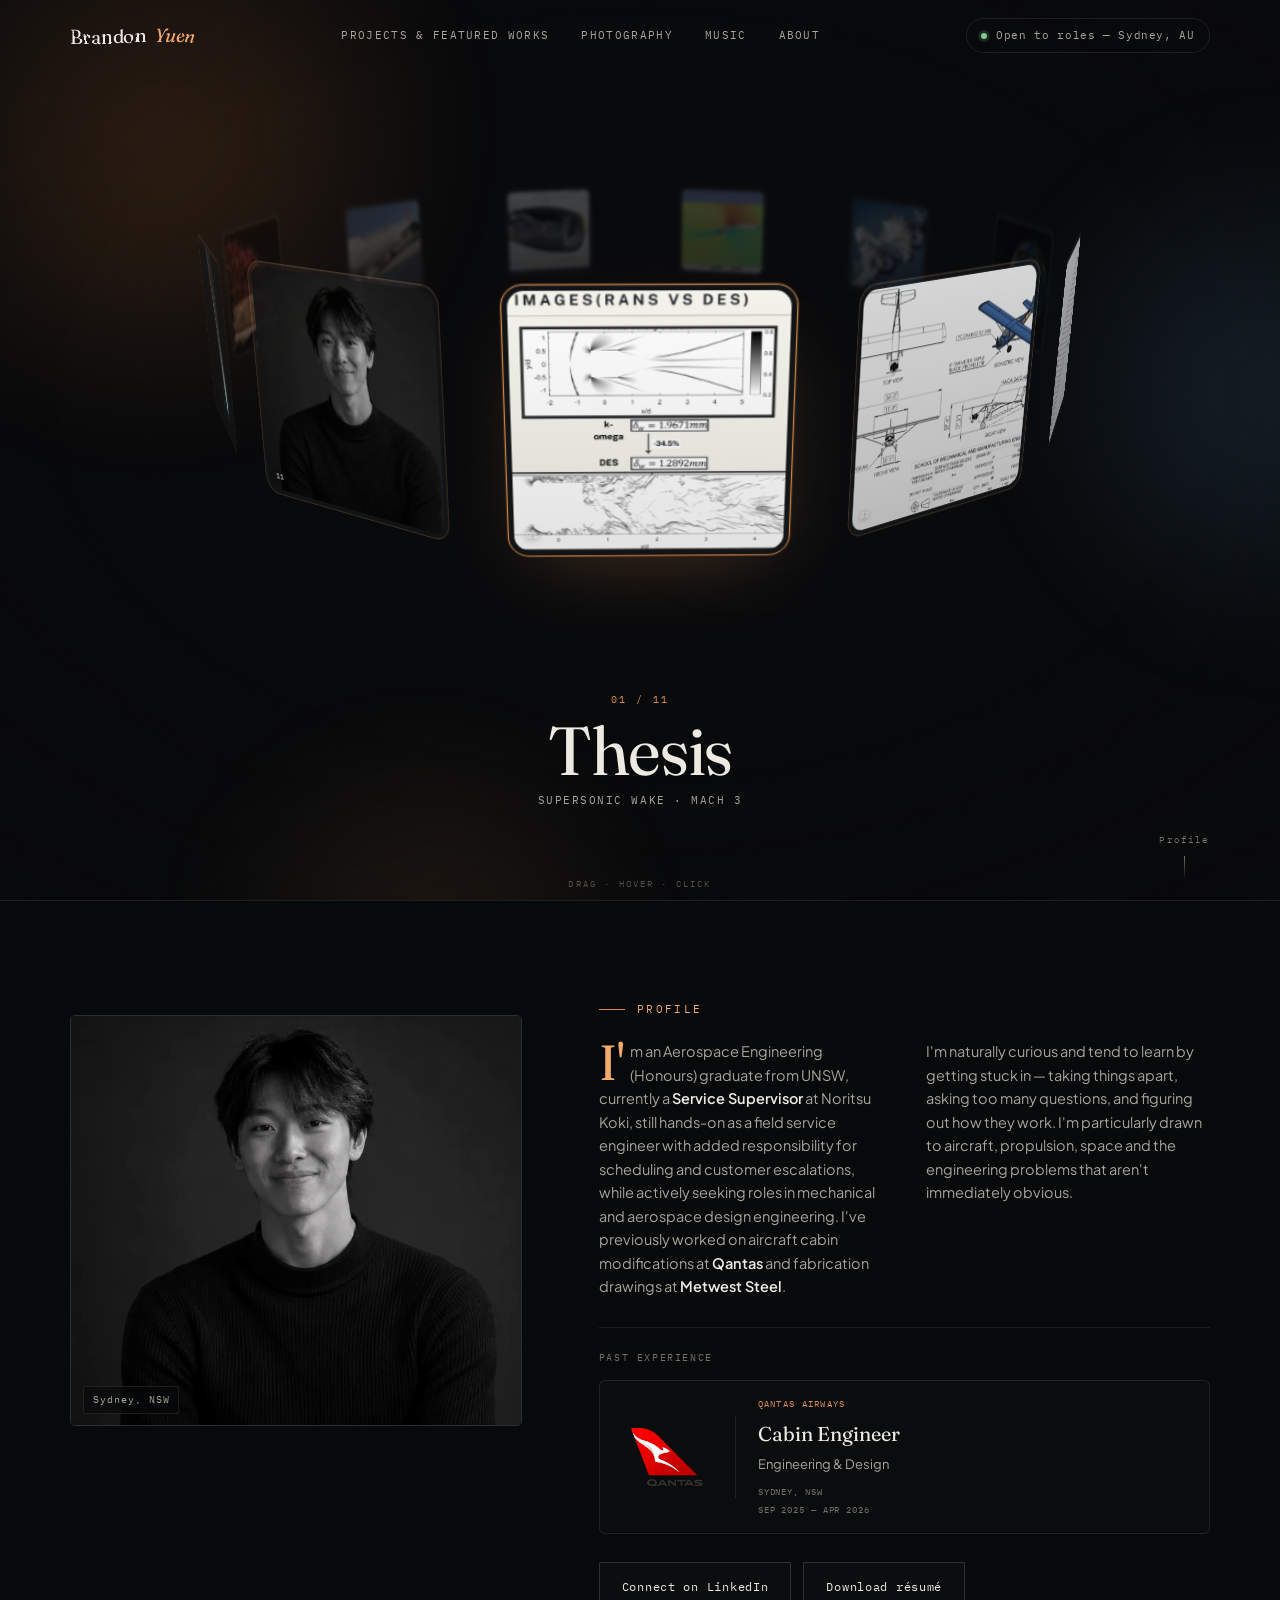
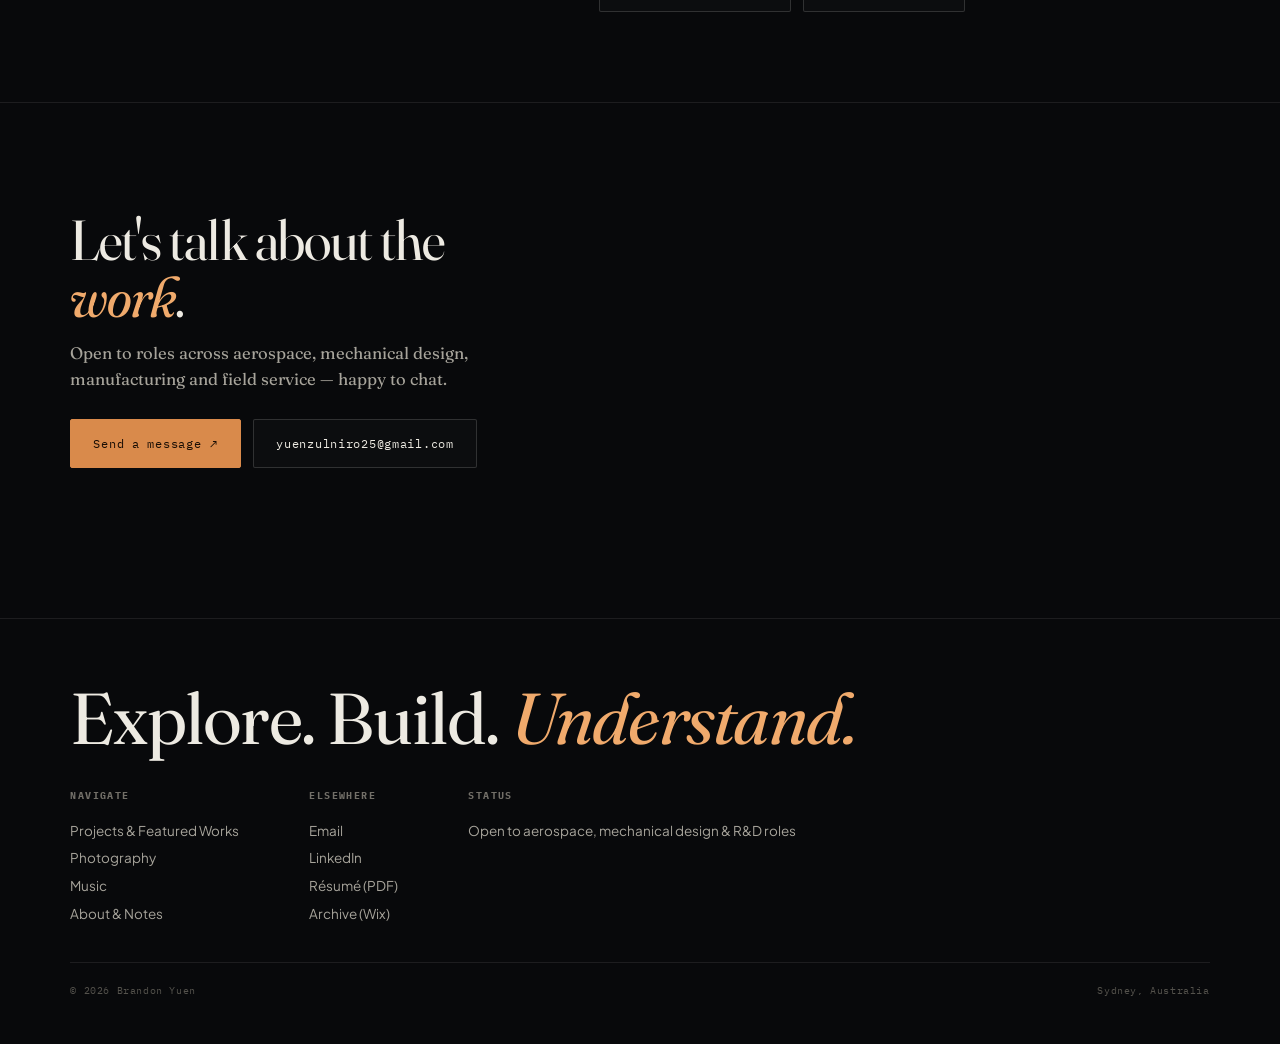
==== commit 1c4cc060: "message" ====
--- a/index.html
+++ b/index.html
@@ -271,7 +271,7 @@
         </div>
 
         <div class="btn-row" style="margin-top:28px">
-          <a class="btn" href="https://www.linkedin.com/in/tsan-hoi-zulniro-brandon-yuen-83b472233" target="_blank" rel="noopener">Connect on LinkedIn</a>
+          <a class="btn" href="https://www.linkedin.com/in/brandon-yuen-engineer" target="_blank" rel="noopener">Connect on LinkedIn</a>
           <a class="btn" href="resume.pdf" target="_blank" rel="noopener">Download résumé</a>
         </div>
       </div>
@@ -310,7 +310,7 @@
     <div class="foot-col">
       <h4>Elsewhere</h4>
       <a href="mailto:yuenzulniro25@gmail.com">Email</a>
-      <a href="https://www.linkedin.com/in/tsan-hoi-zulniro-brandon-yuen-83b472233" target="_blank" rel="noopener">LinkedIn</a>
+      <a href="https://www.linkedin.com/in/brandon-yuen-engineer" target="_blank" rel="noopener">LinkedIn</a>
       <a href="resume.pdf" target="_blank" rel="noopener">Résumé (PDF)</a>
       <a href="https://brand0nyuen.wixsite.com/portfolio" target="_blank" rel="noopener">Archive (Wix)</a>
     </div>
--- a/redesign-assets/css/core.css
+++ b/redesign-assets/css/core.css
@@ -955,6 +955,24 @@
   font-family:var(--font-mono); font-size:9px; letter-spacing:.12em; text-transform:uppercase; color:var(--amber);
 }
 
+/* ---- project case file: Problem / Approach / Where I lost marks / Result / Learnt ---- */
+.casefile{ margin:clamp(30px,5vh,52px) 0 clamp(8px,2vh,20px); border-top:1px solid var(--hairline-strong); padding-top:20px; }
+.casefile__title{ font-family:var(--font-mono); font-weight:400; font-size:10.5px; letter-spacing:.16em; text-transform:uppercase; color:var(--amber); margin-bottom:6px; }
+.casefile__row{ display:grid; grid-template-columns:1fr; gap:8px 44px; padding:18px 0; border-top:1px solid var(--hairline); }
+.casefile__row:first-of-type{ border-top:none; }
+@media (min-width:760px){ .casefile__row{ grid-template-columns:172px 1fr; gap:0 48px; } }
+.casefile__label{ font-family:var(--font-mono); font-size:10.5px; letter-spacing:.09em; text-transform:uppercase; color:var(--text-tertiary); line-height:1.6; }
+/* numbered by CSS so hidden (unwritten) rows never leave a gap */
+.casefile{ counter-reset:cf; }
+.casefile__row{ counter-increment:cf; }
+.casefile__label::before{ content:counter(cf, decimal-leading-zero); color:var(--amber); margin-right:10px; }
+.casefile__body{ max-width:66ch; font-size:14px; line-height:1.7; color:var(--text-secondary); }
+.casefile__body p + p{ margin-top:10px; }
+.casefile__body b{ color:var(--text-primary); font-weight:500; }
+/* rows nobody has written yet stay hidden, so the page never shows an empty heading */
+.casefile__row:has(.casefile__body:empty){ display:none; }
+.casefile:not(:has(.casefile__body:not(:empty))){ display:none; }
+
 .cv-facts{ list-style:none; display:flex; flex-direction:column; gap:12px; }
 @media (max-width:899px){ .cv-facts{ margin-top:22px; padding-top:22px; border-top:1px solid var(--hairline); } }
 .cv-facts li{ display:flex; gap:13px; font-size:13px; color:var(--text-secondary); line-height:1.55; }
@@ -970,6 +988,11 @@
 .cv-index a{ display:flex; align-items:baseline; gap:14px; padding:15px 0; border-top:1px solid var(--hairline); font-size:14px; color:var(--text-secondary); transition:color .3s var(--ease-out); }
 .cv-index a:hover{ color:var(--amber-bright); }
 .cv-index a .n{ font-family:var(--font-mono); font-size:10px; color:var(--text-tertiary); }
+/* the generic ".article > ul li" dash bullet must not apply here: it floated above each row */
+.article > ul.cv-index{ display:grid; grid-template-columns:1fr; gap:0; max-width:none; margin:0; }
+@media (min-width:720px){ .article > ul.cv-index{ grid-template-columns:1fr 1fr; column-gap:52px; } }
+.article > ul.cv-index li{ padding-left:0; }
+.article > ul.cv-index li::before{ content:none; }
 
 .note-log{ display:flex; flex-direction:column; }
 .note-log__entry{ padding:24px 0; border-bottom:1px dashed var(--hairline); max-width:62ch; }
@@ -1103,6 +1126,8 @@
 }
 .hall__cap .n{ font-family:var(--font-mono); font-size:10.5px; letter-spacing:.2em; color:var(--amber); }
 .hall__cap .t{ font-family:var(--font-display); font-size:clamp(19px,2.8vw,32px); color:#fff; }
+.hall__cap .note{ flex:0 0 100%; text-align:center; max-width:60ch; margin-inline:auto; font-size:clamp(11.5px,1.1vw,13.5px); line-height:1.5; color:rgba(255,255,255,.66); text-shadow:0 1px 8px rgba(0,0,0,.7); }
+.hall__cap .note:empty{ display:none; }
 .hall__hint{
   position:absolute; left:0; right:0; bottom:7px; text-align:center;
   font-family:var(--font-mono); font-size:9px; letter-spacing:.34em; text-transform:uppercase;
@@ -1174,6 +1199,9 @@
 .viewer__nav:active{ transform:translateY(-50%) scale(.93); }
 .viewer__nav--prev{ left:max(6px,-4vw); }
 .viewer__nav--next{ right:max(6px,-4vw); }
+.viewer__note{ position:absolute; left:50%; transform:translateX(-50%); top:calc(100% + 42px); width:min(62ch,92vw); text-align:center; font-size:13.5px; line-height:1.6; color:var(--text-secondary); }
+.viewer__note:empty{ display:none; }
+.viewer.has-note .viewer__img{ max-height:72vh; }
 .viewer__meta{
   position:absolute; left:0; right:0; bottom:-34px;
   display:flex; gap:18px; justify-content:center;
@@ -1633,3 +1661,43 @@
   color:#180D04; background:var(--amber-bright);
   padding:3px 6px; border-radius:2px;
 }
+
+/* ============================================================
+   WORK IN PROGRESS NOTICE  (used on unfinished project articles)
+   ============================================================ */
+.wip-note{
+  position:relative; display:flex; gap:18px; align-items:flex-start;
+  margin:clamp(24px,4vh,40px) 0 0; padding:20px 24px 20px 26px;
+  background:rgba(217,138,75,0.07);
+  border:1px solid var(--hairline-amber);
+  border-left:3px solid var(--amber);
+  border-radius:3px; overflow:hidden;
+}
+.wip-note::before{ /* hazard-stripe edge */
+  content:""; position:absolute; left:0; right:0; top:0; height:4px;
+  background:repeating-linear-gradient(-45deg, var(--amber) 0 10px, transparent 10px 20px);
+  opacity:.55;
+}
+.wip-note__icon{
+  flex:none; width:34px; height:34px; margin-top:4px;
+  display:grid; place-items:center; border-radius:50%;
+  border:1px solid var(--amber); color:var(--amber-bright);
+}
+.wip-note__icon svg{ width:18px; height:18px; animation:wip-spin 8s linear infinite; }
+.wip-note__tag{
+  display:inline-flex; align-items:center; gap:8px; margin-bottom:6px;
+  font-family:var(--font-mono); font-size:10.5px; letter-spacing:.16em;
+  text-transform:uppercase; color:var(--amber-bright);
+}
+.wip-note__tag::before{
+  content:""; width:7px; height:7px; border-radius:50%; background:var(--amber-bright);
+  animation:wip-pulse 1.8s ease-in-out infinite;
+}
+.wip-note__title{ font-family:var(--font-display); font-weight:400; font-size:clamp(18px,2.2vw,22px); color:var(--text-primary); margin-bottom:6px; }
+.wip-note__text{ max-width:66ch; font-size:14px; line-height:1.7; color:var(--text-secondary); }
+@keyframes wip-spin{ to{ transform:rotate(360deg); } }
+@keyframes wip-pulse{ 0%,100%{ opacity:1; } 50%{ opacity:.25; } }
+@media (prefers-reduced-motion: reduce){
+  .wip-note__icon svg, .wip-note__tag::before{ animation:none; }
+}
+@media (max-width:520px){ .wip-note{ flex-direction:column; gap:12px; padding:20px 18px; } }
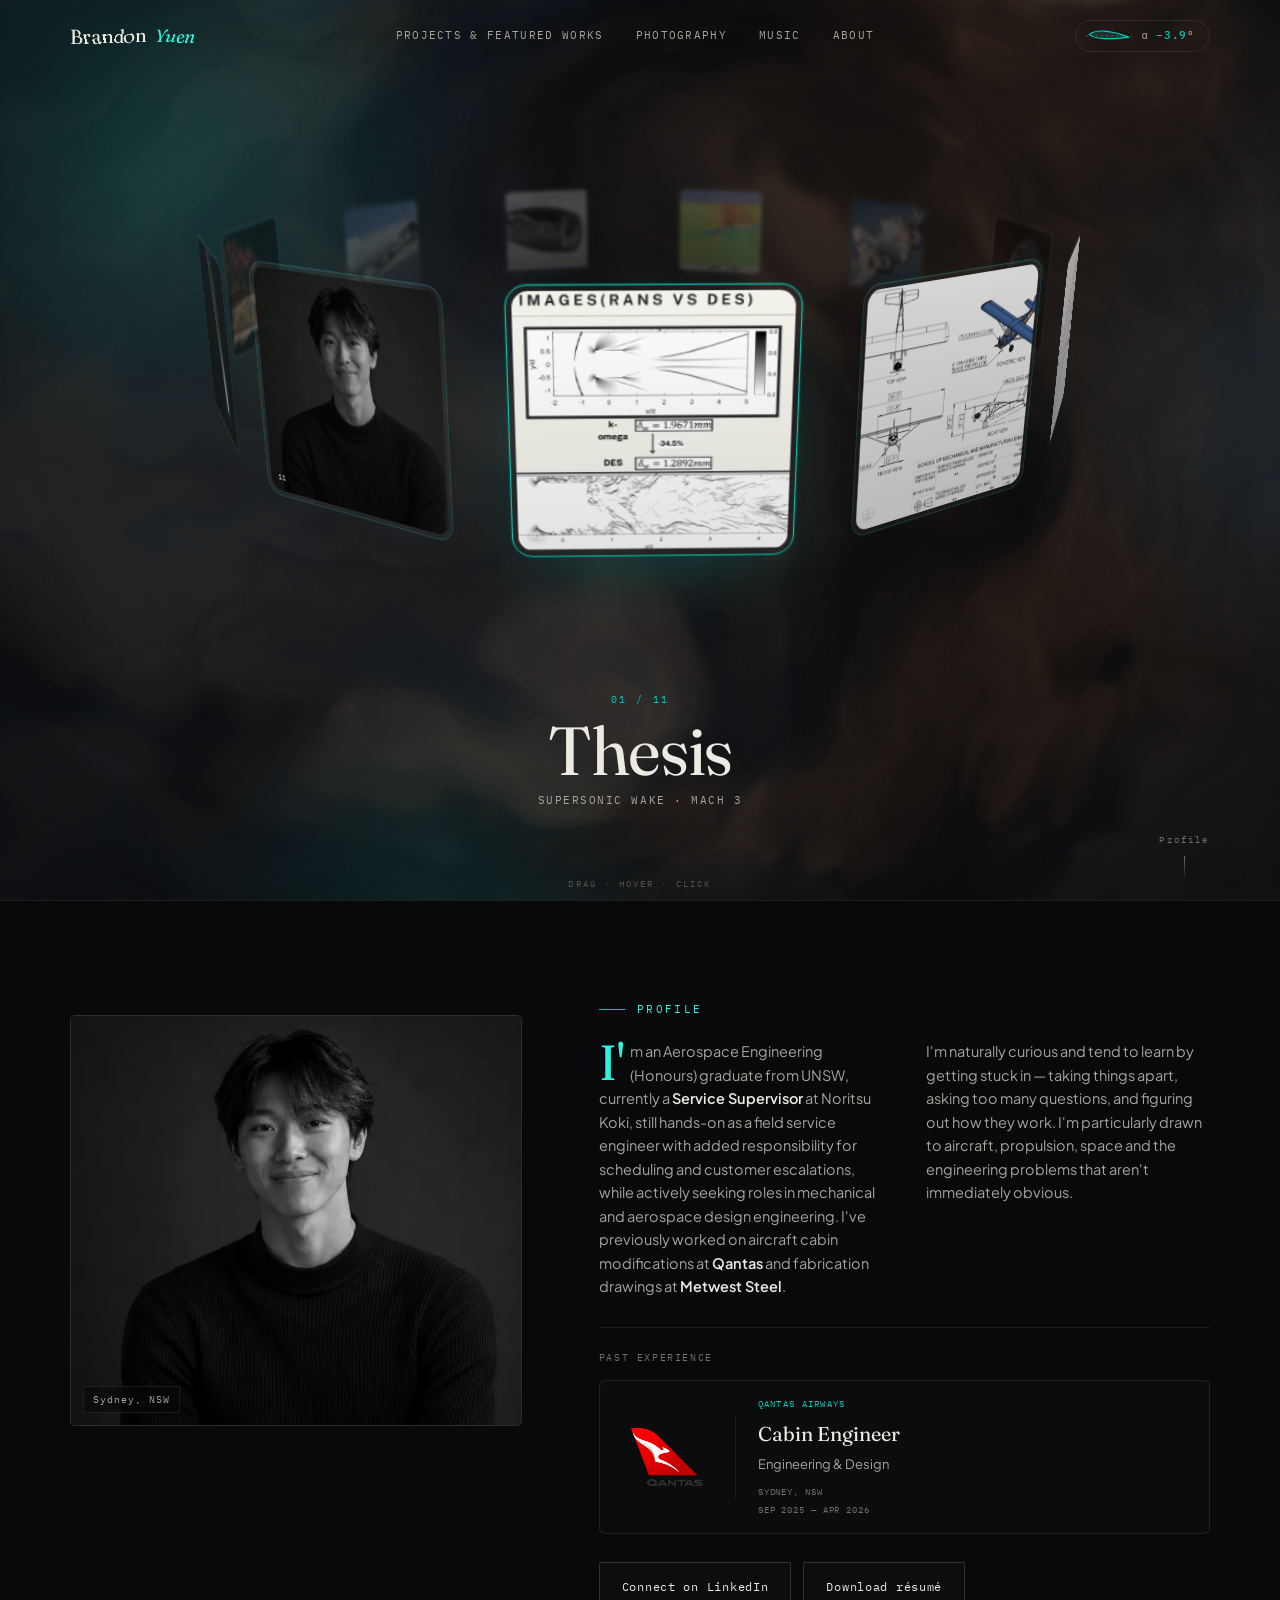
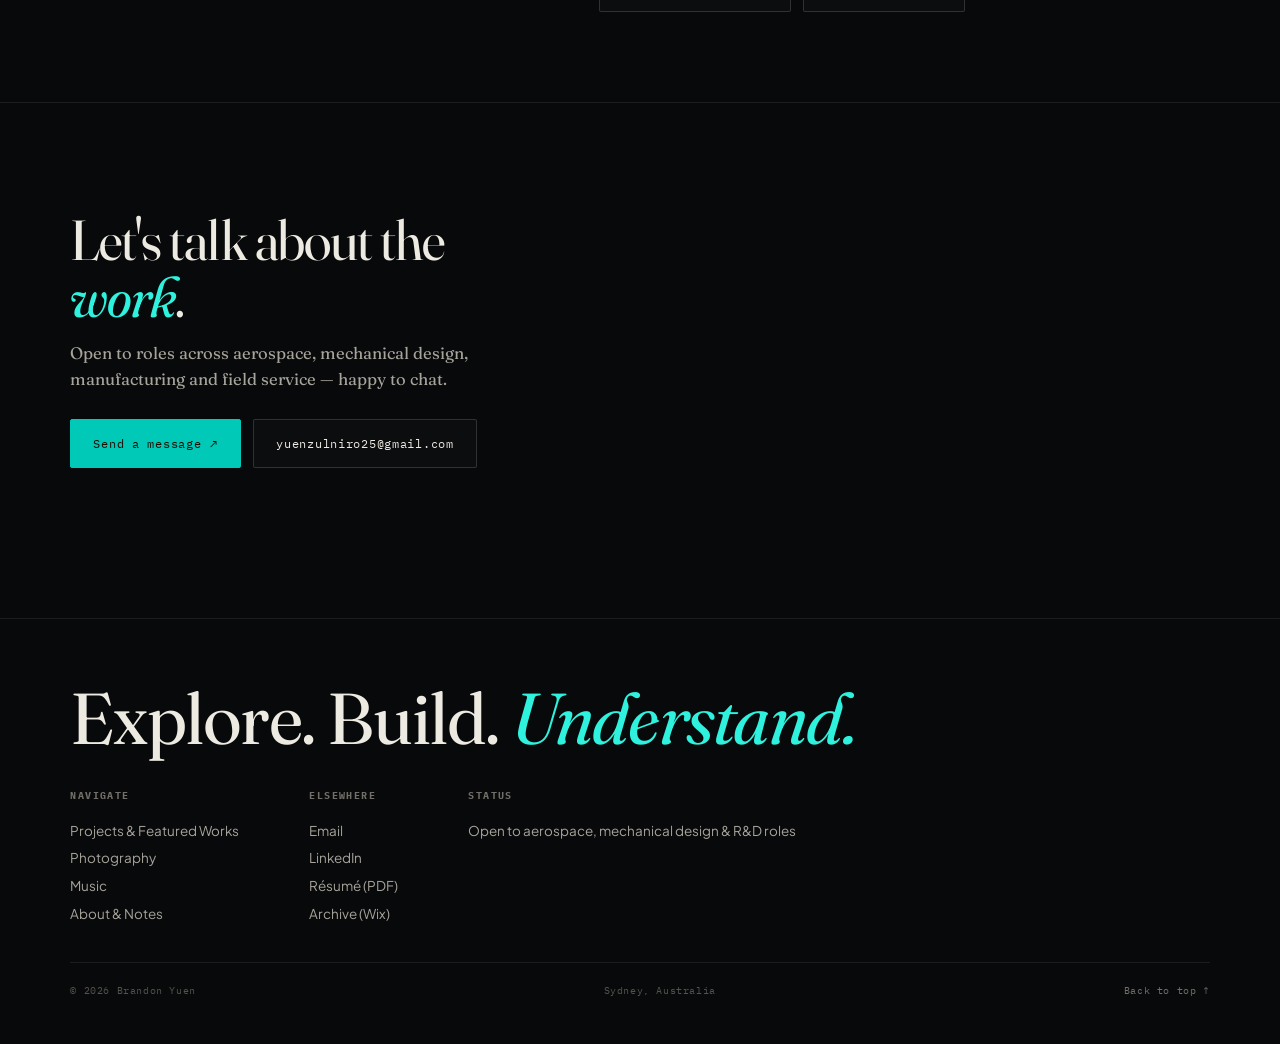
==== commit 53b9ed61: "Restyle: vibrant teal accent, trimmed numbering, airfoil angle-of-attack gauge, back-to-top links Co" ====
--- a/index.html
+++ b/index.html
@@ -91,7 +91,7 @@
     <a href="music.html">Music</a>
     <a href="about.html">About</a>
   </nav>
-  <span class="avail"><i aria-hidden="true"></i><span>Open to roles — Sydney, AU</span></span>
+  <span class="aoa" aria-hidden="true" title="Angle of attack: the wing pitches with how fast you scroll"><svg viewBox="0 0 46 18" width="46" height="18"><line class="aoa__wind" x1="0" y1="9" x2="46" y2="9"/><g class="aoa__foil"><path d="M3 9 C9 3.2 24 2.6 43 9 C24 12.2 10 13.6 3 9Z"/></g></svg><span class="aoa__txt">&alpha; <b>+0.0</b>&deg;</span></span>
   <button class="hmenu" aria-expanded="false" aria-label="Open menu">
     <span class="hmenu__label hmenu__label--open">Menu</span>
     <span class="hmenu__label hmenu__label--close">Close</span>
@@ -322,6 +322,7 @@
   <div class="foot-fine">
     <span>© 2026 Brandon Yuen</span>
     <span>Sydney, Australia</span>
+    <a class="totop" href="#top">Back to top &uarr;</a>
   </div>
 </footer>
 
--- a/redesign-assets/css/core.css
+++ b/redesign-assets/css/core.css
@@ -19,15 +19,15 @@
   --text-quiet:#54524C;
 
   /* ---- accent ---- */
-  --amber:#D98A4B;
-  --amber-bright:#F0AA6C;
-  --amber-deep:#8A5222;
+  --amber:#00C9B7;
+  --amber-bright:#2EF2DD;
+  --amber-deep:#006B63;
   --ice:#6FA3C7;
 
   /* ---- lines ---- */
   --hairline:rgba(237,234,226,0.09);
   --hairline-strong:rgba(237,234,226,0.16);
-  --hairline-amber:rgba(217,138,75,0.35);
+  --hairline-amber:rgba(0,201,183,0.35);
 
   /* ---- type ---- */
   --font-display:'Fraunces', 'Times New Roman', serif;
@@ -246,7 +246,7 @@
 .loader__bar{
   position:absolute; left:0; bottom:0; height:2px; width:0%;
   background:linear-gradient(90deg, var(--amber-deep), var(--amber-bright));
-  box-shadow:0 0 16px 0 rgba(240,170,108,.5);
+  box-shadow:0 0 16px 0 rgba(46,242,221,.5);
 }
 .loader__status{ font-family:var(--font-mono); font-size:11px; letter-spacing:.14em; color:var(--text-tertiary); text-transform:uppercase; text-align:right; min-width:12ch; }
 body.loading{ overflow:hidden; height:100vh; }
@@ -308,17 +308,20 @@
 .hnav a:hover, .hnav a:focus-visible, .hnav a[aria-current]{ color:var(--text-primary); }
 .hnav a:hover::after, .hnav a[aria-current]::after{ transform:scaleX(1); }
 
-.avail{
-  display:inline-flex; align-items:center; gap:9px;
-  font-family:var(--font-mono); font-size:10.5px; letter-spacing:.06em;
-  color:var(--text-secondary);
-  border:1px solid var(--hairline); border-radius:999px; padding:8px 14px; white-space:nowrap;
-}
-.avail i{ width:6px; height:6px; border-radius:50%; background:#7FC98A; box-shadow:0 0 0 3px rgba(127,201,138,.16); animation:pdot 2.6s ease-in-out infinite; }
-@keyframes pdot{}
+/* angle-of-attack gauge: a small airfoil whose pitch follows how fast you scroll (see initAoA in app.js) */
+.aoa{
+  display:inline-flex; align-items:center; gap:10px;
+  font-family:var(--font-mono); font-size:10.5px; letter-spacing:.06em; color:var(--text-secondary);
+  border:1px solid var(--hairline); border-radius:999px; padding:6px 14px 6px 10px; white-space:nowrap;
+}
+.aoa svg{ display:block; overflow:visible; }
+.aoa__wind{ stroke:var(--text-quiet); stroke-width:1; stroke-dasharray:2 3; }
+.aoa__foil{ transform-origin:23px 9px; }
+.aoa__foil path{ fill:rgba(0,201,183,.16); stroke:var(--amber); stroke-width:1.2; stroke-linejoin:round; }
+.aoa__txt b{ display:inline-block; min-width:4.4ch; text-align:right; font-weight:500; color:var(--amber); }
 @keyframes dot{ 0%,100%{opacity:1;} 50%{opacity:.4;} }
 
-@media (max-width:1200px){ .avail span{ display:none; } }   /* "Projects & Featured Works" needs the room first */
+@media (max-width:1200px){ .aoa__txt{ display:none; } }   /* gauge icon stays; label gives way to the nav */   /* "Projects & Featured Works" needs the room first */
 @media (max-width:1080px){ .hnav a{ padding:9px 9px; font-size:10px; letter-spacing:.09em; } }
 @media (max-width:720px){
   .hnav{ display:none; }
@@ -394,7 +397,7 @@
 }
 .ring-shader span:nth-child(1){
   width:56vw; height:56vw; left:6%; top:0%;
-  background:radial-gradient(circle at 50% 50%, rgba(217,138,75,.62), rgba(217,138,75,0) 62%);
+  background:radial-gradient(circle at 50% 50%, rgba(0,201,183,.62), rgba(0,201,183,0) 62%);
   animation:blob-a 26s ease-in-out infinite;
 }
 .ring-shader span:nth-child(2){
@@ -404,7 +407,7 @@
 }
 .ring-shader span:nth-child(3){
   width:44vw; height:44vw; left:24%; bottom:-8%;
-  background:radial-gradient(circle at 50% 50%, rgba(240,170,108,.44), rgba(240,170,108,0) 60%);
+  background:radial-gradient(circle at 50% 50%, rgba(46,242,221,.44), rgba(46,242,221,0) 60%);
   animation:blob-c 38s ease-in-out infinite;
 }
 .ring-shader span:nth-child(4){
@@ -517,7 +520,7 @@
 }
 .ring__item.is-front .ring__card{
   border-color:var(--hairline-amber);
-  box-shadow:inset 0 1px 1px rgba(255,255,255,.10), 0 0 0 1px rgba(217,138,75,.10), 0 30px 80px -30px rgba(217,138,75,.30);
+  box-shadow:inset 0 1px 1px rgba(255,255,255,.10), 0 0 0 1px rgba(0,201,183,.10), 0 30px 80px -30px rgba(0,201,183,.30);
 }
 .ring__item.is-front .ring__media img,
 .ring__item.is-front .ring__media video{ filter:grayscale(0) contrast(1.06) brightness(1); }
@@ -525,14 +528,14 @@
 /* a faint tint marks every card that's currently reachable (clickable) —
    not just the loud hover/centred states — so the wider "in range" zone
    reads as a group even before you touch it */
-.ring__item.is-near .ring__card{ border-color:rgba(217,138,75,.28); }
+.ring__item.is-near .ring__card{ border-color:rgba(0,201,183,.28); }
 
 /* hover: a vivid pulsing glow + the image brightens and zooms slightly —
    lives on the image/border, never on .ring__card's own transform, so it
    never fights the per-frame frontness scale driven from JS */
 @keyframes ring-pulse{
-  0%,100%{ box-shadow:inset 0 1px 1px rgba(255,255,255,.10), 0 0 0 1px rgba(217,138,75,.22), 0 30px 70px -28px rgba(217,138,75,.45); }
-  50%{ box-shadow:inset 0 1px 1px rgba(255,255,255,.16), 0 0 0 2px rgba(240,170,108,.45), 0 40px 95px -26px rgba(240,170,108,.7); }
+  0%,100%{ box-shadow:inset 0 1px 1px rgba(255,255,255,.10), 0 0 0 1px rgba(0,201,183,.22), 0 30px 70px -28px rgba(0,201,183,.45); }
+  50%{ box-shadow:inset 0 1px 1px rgba(255,255,255,.16), 0 0 0 2px rgba(46,242,221,.45), 0 40px 95px -26px rgba(46,242,221,.7); }
 }
 .ring__item.is-hover .ring__card{ border-color:var(--amber-bright); animation:ring-pulse 1.5s ease-in-out infinite; }
 .ring__item.is-hover .ring__media img,
@@ -706,7 +709,7 @@
 .form-field textarea{ min-height:158px; resize:vertical; line-height:1.6; }
 .form-field input::placeholder, .form-field textarea::placeholder{ color:var(--text-tertiary); }
 .form-field input:focus, .form-field textarea:focus{
-  border-color:var(--amber); background:rgba(255,255,255,.035); box-shadow:0 0 0 2px rgba(217,138,75,.10);
+  border-color:var(--amber); background:rgba(255,255,255,.035); box-shadow:0 0 0 2px rgba(0,201,183,.10);
 }
 .form-submit{ cursor:pointer; margin-top:4px; }
 @media (max-width:640px){
@@ -774,7 +777,7 @@
 
 /* progress rail on section pages */
 .railtrack{ position:fixed; top:0; left:0; height:2px; width:100%; z-index:130; background:transparent; }
-.railtrack i{ display:block; height:100%; width:0%; background:linear-gradient(90deg,var(--amber-deep),var(--amber-bright)); box-shadow:0 0 12px rgba(240,170,108,.4); }
+.railtrack i{ display:block; height:100%; width:0%; background:linear-gradient(90deg,var(--amber-deep),var(--amber-bright)); box-shadow:0 0 12px rgba(46,242,221,.4); }
 
 .article{
   padding-block:clamp(44px,7vh,88px);
@@ -802,7 +805,7 @@
    smaller than the full column, so it doesn't dominate the page */
 .article > .figure:not(.figure--wide){ max-width:640px; margin-inline:auto; }
 @media (hover:hover) and (pointer:fine){
-  .figure:hover{ border-color:var(--hairline-amber); box-shadow:0 26px 60px -30px rgba(217,138,75,.32); }
+  .figure:hover{ border-color:var(--hairline-amber); box-shadow:0 26px 60px -30px rgba(0,201,183,.32); }
   .figure:hover img, .figure:hover video{ transform:scale(1.035); }
 }
 .figure figcaption{ padding:16px 20px 24px; border-top:1px solid var(--hairline); }
@@ -888,6 +891,8 @@
 .foot-col h4{ font-family:var(--font-mono); font-size:10px; letter-spacing:.14em; text-transform:uppercase; color:var(--text-tertiary); margin-bottom:12px; }
 .foot-col a{ display:block; font-size:13.5px; color:var(--text-secondary); padding:3px 0; }
 .foot-col a:hover{ color:var(--amber-bright); }
+.totop{ color:var(--text-tertiary); transition:color .3s var(--ease-out); }
+.totop:hover, .totop:focus-visible{ color:var(--amber-bright); }
 .foot-fine{ font-family:var(--font-mono); font-size:10px; letter-spacing:.06em; color:var(--text-quiet); display:flex; justify-content:space-between; flex-wrap:wrap; gap:10px; border-top:1px solid var(--hairline); padding-top:20px; }
 
 /* ============================================================
@@ -962,10 +967,6 @@
 .casefile__row:first-of-type{ border-top:none; }
 @media (min-width:760px){ .casefile__row{ grid-template-columns:172px 1fr; gap:0 48px; } }
 .casefile__label{ font-family:var(--font-mono); font-size:10.5px; letter-spacing:.09em; text-transform:uppercase; color:var(--text-tertiary); line-height:1.6; }
-/* numbered by CSS so hidden (unwritten) rows never leave a gap */
-.casefile{ counter-reset:cf; }
-.casefile__row{ counter-increment:cf; }
-.casefile__label::before{ content:counter(cf, decimal-leading-zero); color:var(--amber); margin-right:10px; }
 .casefile__body{ max-width:66ch; font-size:14px; line-height:1.7; color:var(--text-secondary); }
 .casefile__body p + p{ margin-top:10px; }
 .casefile__body b{ color:var(--text-primary); font-weight:500; }
@@ -987,6 +988,8 @@
 @media (min-width:720px){ .cv-index{ grid-template-columns:1fr 1fr; column-gap:52px; } }
 .cv-index a{ display:flex; align-items:baseline; gap:14px; padding:15px 0; border-top:1px solid var(--hairline); font-size:14px; color:var(--text-secondary); transition:color .3s var(--ease-out); }
 .cv-index a:hover{ color:var(--amber-bright); }
+.cv-index a::after{ content:"\2192"; margin-left:auto; color:var(--text-quiet); transition:color .3s var(--ease-out), transform .3s var(--ease-out); }
+.cv-index a:hover::after{ color:var(--amber-bright); transform:translateX(3px); }
 .cv-index a .n{ font-family:var(--font-mono); font-size:10px; color:var(--text-tertiary); }
 /* the generic ".article > ul li" dash bullet must not apply here: it floated above each row */
 .article > ul.cv-index{ display:grid; grid-template-columns:1fr; gap:0; max-width:none; margin:0; }
@@ -1029,7 +1032,7 @@
 .hall::before{
   content:""; position:absolute; inset:-25%; z-index:0; pointer-events:none;
   background:
-    radial-gradient(40% 44% at 24% 18%, rgba(217,138,75,.22), transparent 70%),
+    radial-gradient(40% 44% at 24% 18%, rgba(0,201,183,.22), transparent 70%),
     radial-gradient(48% 50% at 82% 86%, rgba(111,163,199,.16), transparent 72%),
     radial-gradient(135% 125% at 50% 44%, transparent 62%, rgba(0,0,0,.42));
   will-change:transform, opacity;
@@ -1066,9 +1069,9 @@
 .hall__floor::before, .hall__ceil::before{
   content:""; position:absolute; left:0; right:0; top:-242px; height:calc(100% + 484px);
   background:
-    repeating-linear-gradient(90deg, transparent 0 117px, rgba(217,138,75,.66) 117px 121px),
+    repeating-linear-gradient(90deg, transparent 0 117px, rgba(0,201,183,.66) 117px 121px),
     repeating-linear-gradient(0deg,  transparent 0 117px, rgba(237,234,226,.32) 117px 121px),
-    radial-gradient(60% 40% at 50% 0%, rgba(217,138,75,.10), transparent 70%);
+    radial-gradient(60% 40% at 50% 0%, rgba(0,201,183,.10), transparent 70%);
   transform:translate3d(0, var(--flow, 0px), 0);
   will-change:transform;
 }
@@ -1097,7 +1100,7 @@
   width:100%; height:100%; object-fit:cover; display:block;
   transition:transform .6s var(--ease-out), filter .5s var(--ease-out);
 }
-.hframe.is-hot .hframe__media{ border-color:var(--amber); box-shadow:0 50px 130px -30px rgba(217,138,75,.42); }
+.hframe.is-hot .hframe__media{ border-color:var(--amber); box-shadow:0 50px 130px -30px rgba(0,201,183,.42); }
 .hframe.is-hot .hframe__media img{ transform:scale(1.05); filter:brightness(1.06) saturate(1.06); }
 .hframe__num{
   position:absolute; top:11px; left:13px; z-index:2;
@@ -1376,7 +1379,7 @@
   transition:transform .16s var(--ease-out), background .2s, box-shadow .3s;
 }
 .mx-vol input[type=range]::-moz-range-thumb{ width:13px; height:13px; border:0; border-radius:999px; background:var(--amber); }
-.mx-vol input[type=range]:hover::-webkit-slider-thumb{ background:var(--amber-bright); transform:scale(1.18); box-shadow:0 0 0 6px rgba(217,138,75,.14); }
+.mx-vol input[type=range]:hover::-webkit-slider-thumb{ background:var(--amber-bright); transform:scale(1.18); box-shadow:0 0 0 6px rgba(0,201,183,.14); }
 .mx-vol__pct{ color:var(--text-secondary); min-width:3.5ch; }
 .mx-vol__mute{
   margin-left:auto; background:none; border:0; cursor:pointer; font:inherit;
@@ -1397,9 +1400,9 @@
 @keyframes mxPulse{ 0%,100%{ opacity:1; } 50%{ opacity:.4; } }
 .mx-play.is-playing{ animation:mxRing 2.8s ease-out infinite; }
 @keyframes mxRing{
-  0%  { box-shadow:0 0 0 0 rgba(217,138,75,.45); }
-  70% { box-shadow:0 0 0 13px rgba(217,138,75,0); }
-  100%{ box-shadow:0 0 0 0 rgba(217,138,75,0); }
+  0%  { box-shadow:0 0 0 0 rgba(0,201,183,.45); }
+  70% { box-shadow:0 0 0 13px rgba(0,201,183,0); }
+  100%{ box-shadow:0 0 0 0 rgba(0,201,183,0); }
 }
 
 @media (prefers-reduced-motion: reduce){
@@ -1668,7 +1671,7 @@
 .wip-note{
   position:relative; display:flex; gap:18px; align-items:flex-start;
   margin:clamp(24px,4vh,40px) 0 0; padding:20px 24px 20px 26px;
-  background:rgba(217,138,75,0.07);
+  background:rgba(0,201,183,0.07);
   border:1px solid var(--hairline-amber);
   border-left:3px solid var(--amber);
   border-radius:3px; overflow:hidden;
